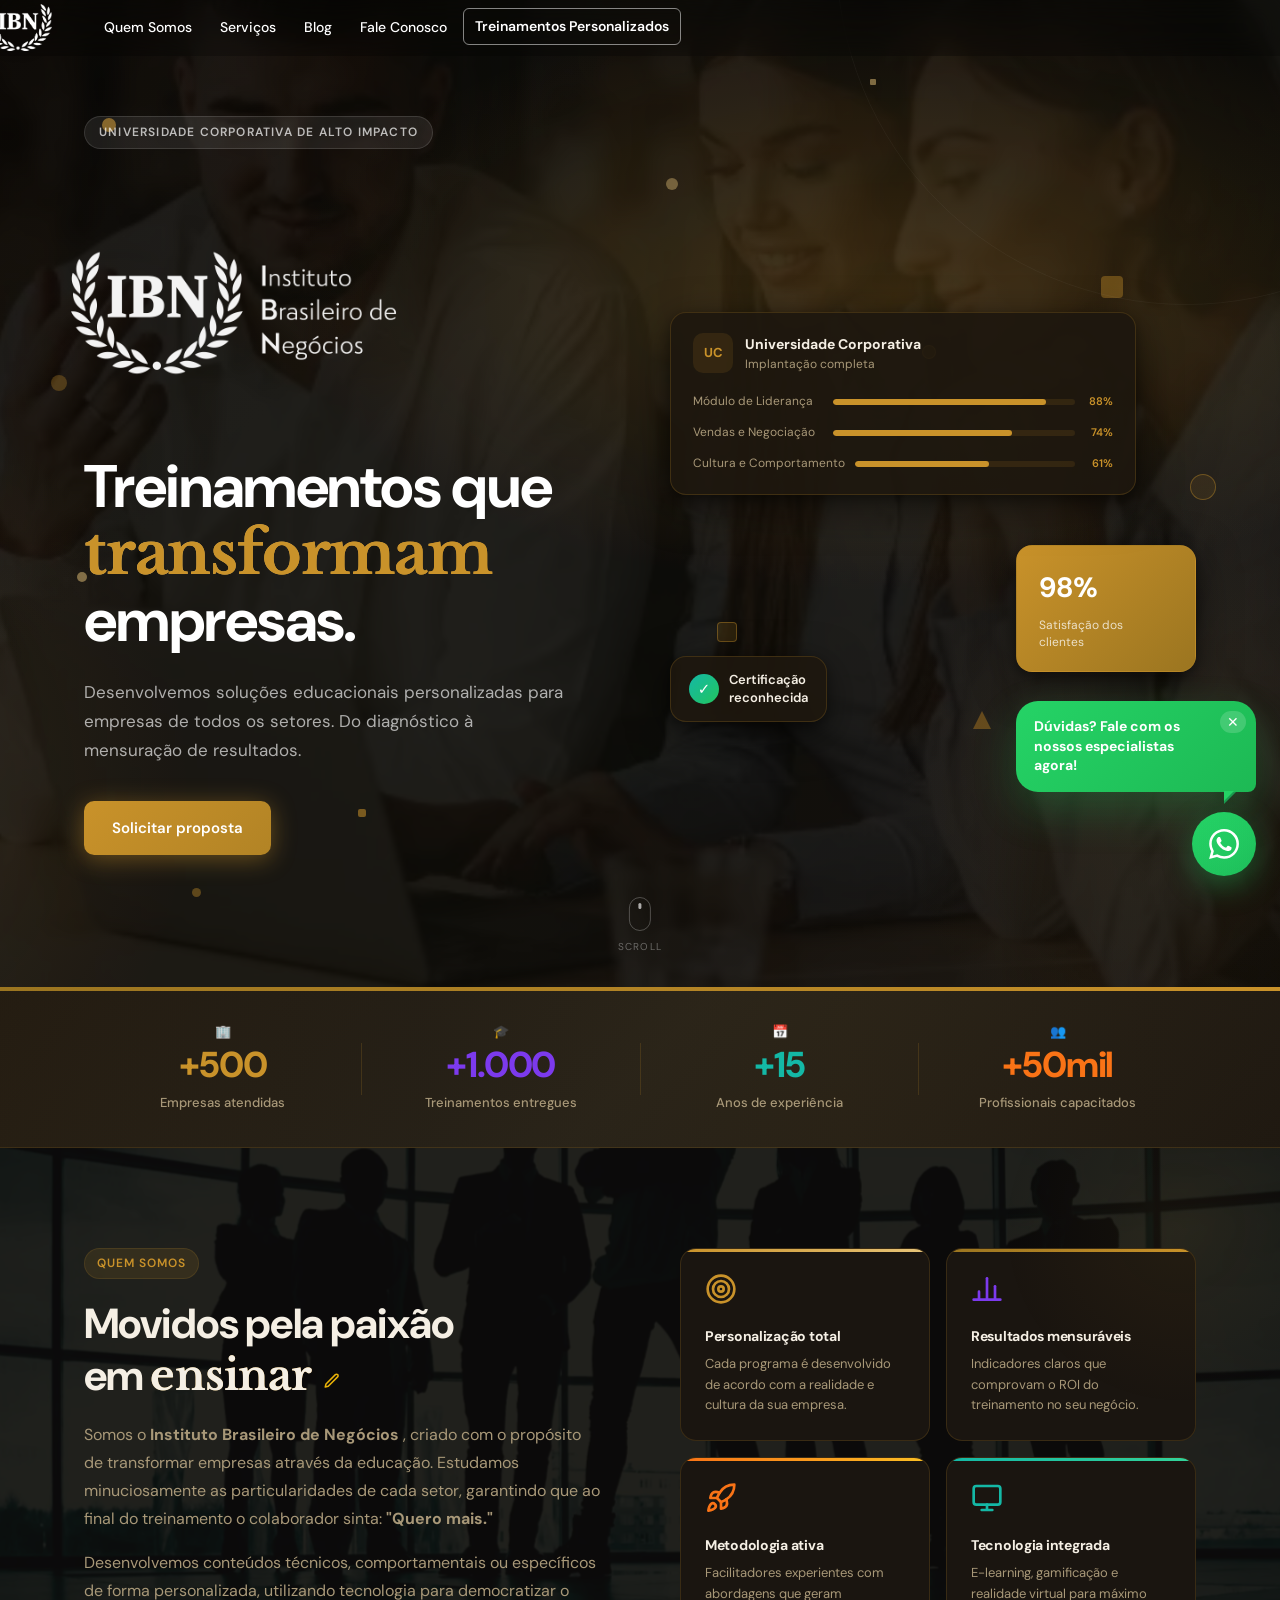
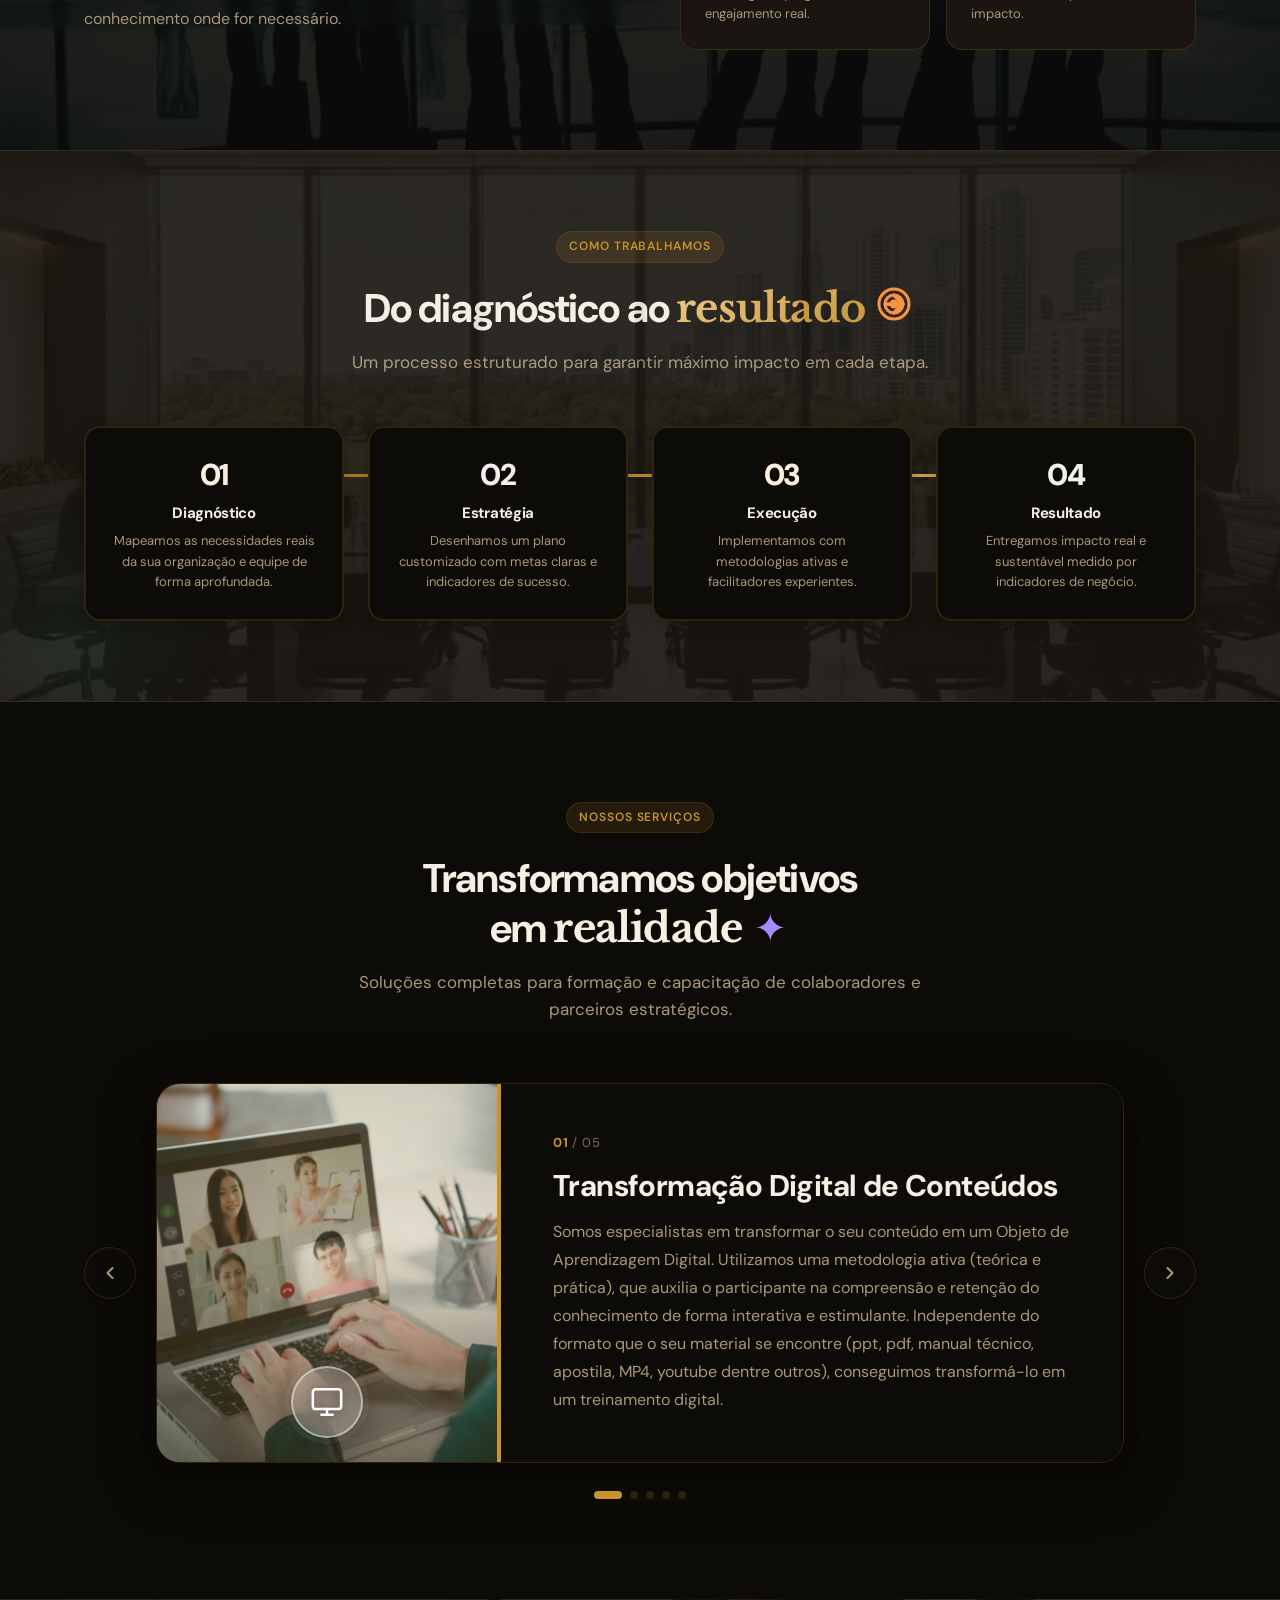
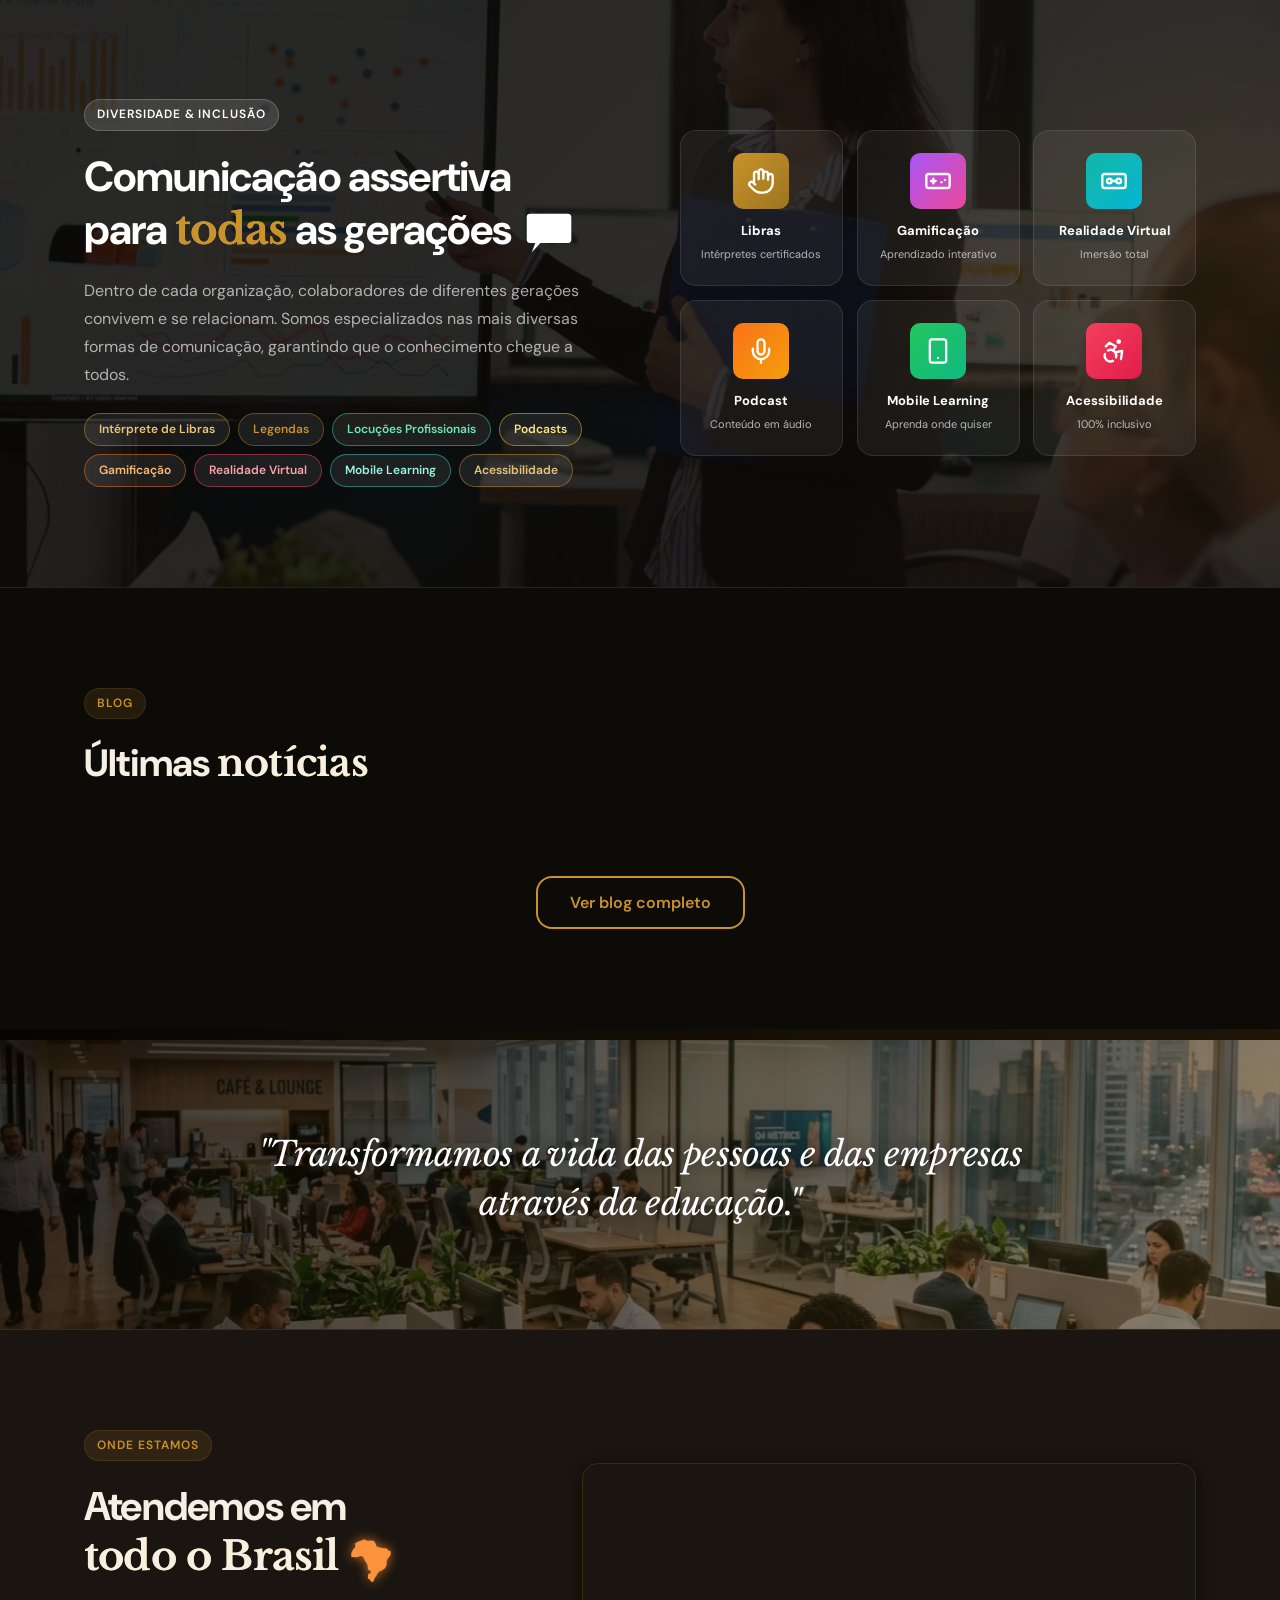
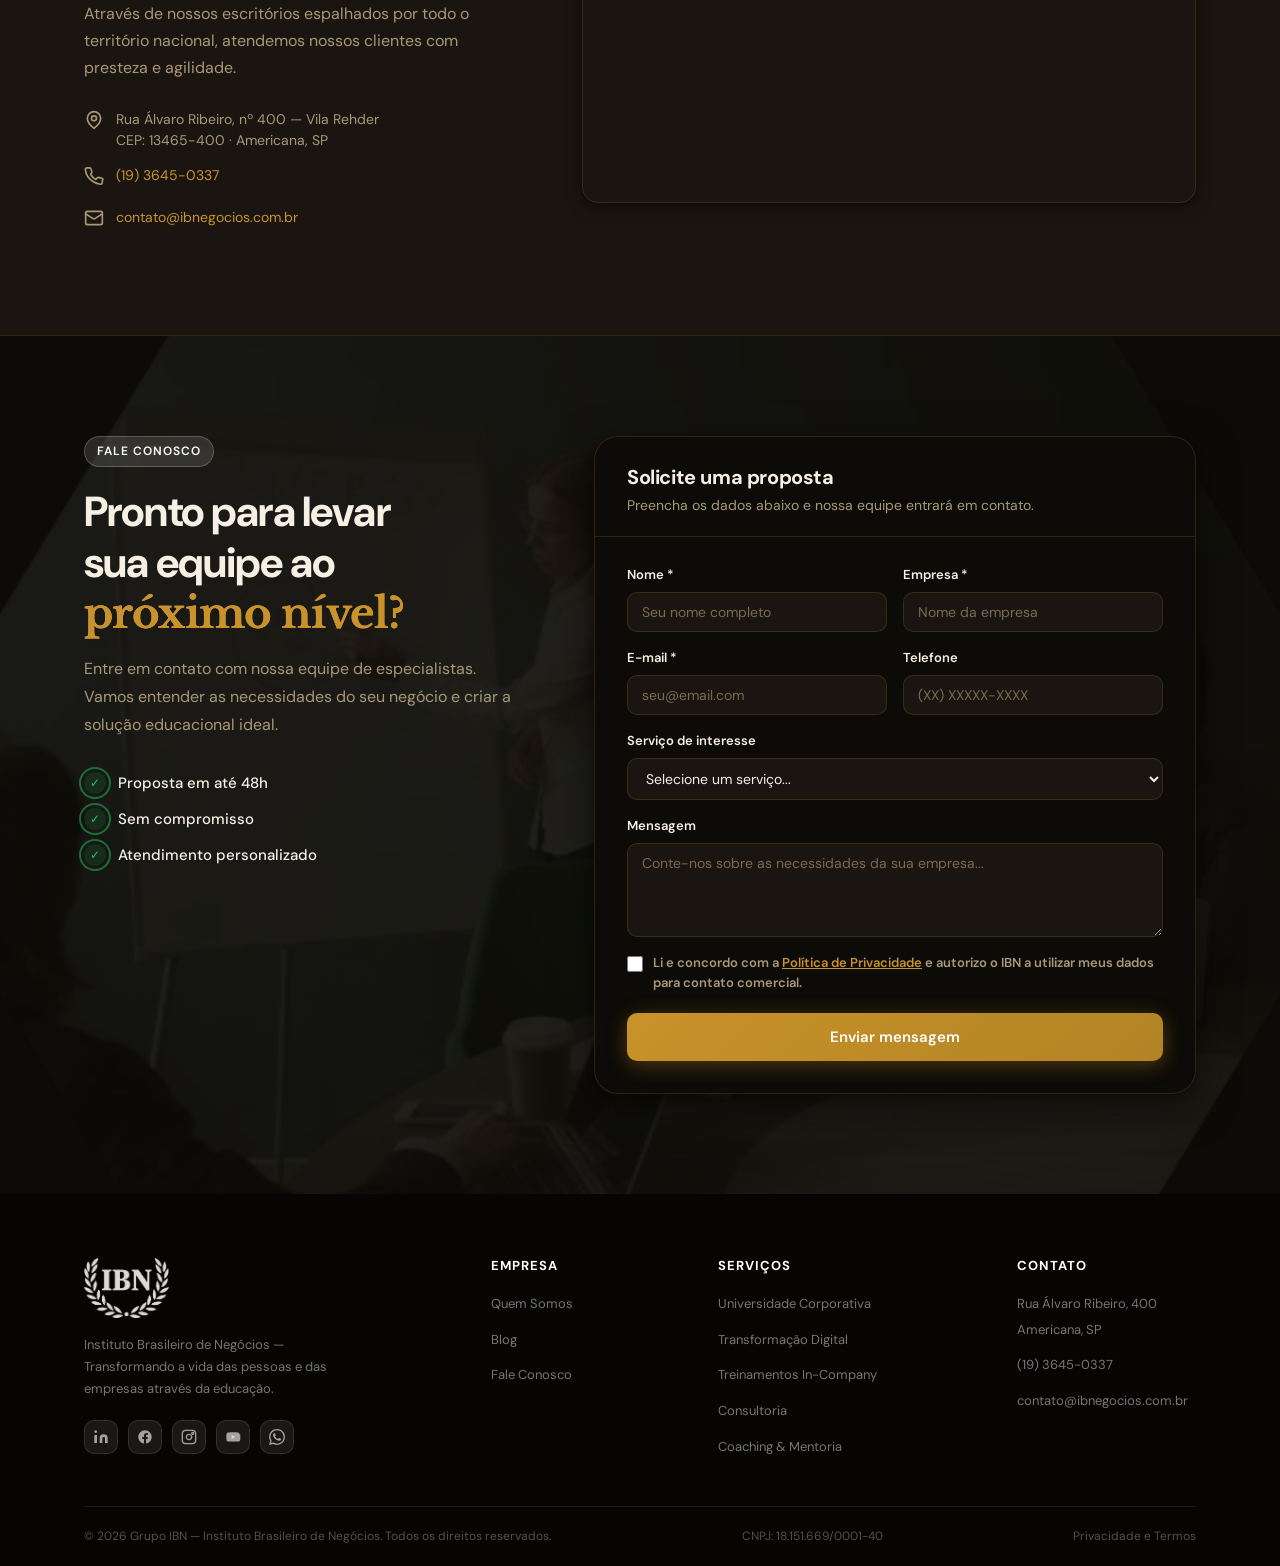
==== index.html @ 44a8b2e2 "Usando nova formatação do prettier mesmo" ====
﻿<!doctype html>
<html lang="pt-BR">
  <head>
    <meta charset="UTF-8" />
    <meta name="viewport" content="width=device-width, initial-scale=1.0" />
    <title>Grupo IBN — Soluções Educacionais Corporativas</title>
    <meta
      name="description"
      content="O IBN – Instituto Brasileiro de Negócios desenvolve treinamentos corporativos personalizados, universidade corporativa, consultoria, coaching e transformação digital para empresas em todo o Brasil." />
    <meta name="robots" content="index, follow" />
    <meta name="google-site-verification" content="H_1LVHNDIl5HF_CllpnwGEHmLqIGECQJTlGCp0IamNc" />
    <link rel="canonical" href="https://ibnegocios.com.br/" />
    <link rel="icon" type="image/png" href="assets/IBN-LOGO.png" />
    <meta property="og:type" content="website" />
    <meta property="og:locale" content="pt_BR" />
    <meta property="og:site_name" content="Grupo IBN" />
    <meta property="og:url" content="https://ibnegocios.com.br/" />
    <meta property="og:title" content="Grupo IBN — Soluções Educacionais Corporativas" />
    <meta
      property="og:description"
      content="O IBN – Instituto Brasileiro de Negócios desenvolve treinamentos corporativos personalizados, universidade corporativa, consultoria, coaching e transformação digital para empresas em todo o Brasil." />
    <meta property="og:image" content="https://ibnegocios.com.br/assets/ibnlogo-opnegraph.jpg" />
    <link rel="preconnect" href="https://fonts.googleapis.com" />
    <link rel="preconnect" href="https://fonts.gstatic.com" crossorigin />
    <!-- Fonte carregada de forma não-bloqueante -->
    <link
      rel="stylesheet"
      href="https://fonts.googleapis.com/css2?family=Libre+Baskerville:ital,wght@0,400;0,700;1,400&family=DM+Sans:opsz,wght@9..40,300;9..40,400;9..40,500;9..40,600;9..40,700&display=swap"
      media="print"
      onload="this.media = 'all'" />
    <noscript>
      <link
        rel="stylesheet"
        href="https://fonts.googleapis.com/css2?family=Libre+Baskerville:ital,wght@0,400;0,700;1,400&family=DM+Sans:opsz,wght@9..40,300;9..40,400;9..40,500;9..40,600;9..40,700&display=swap" />
    </noscript>
    <link rel="stylesheet" href="style.css" />
    <script src="script.js" defer></script>
  </head>

  <body>
    <!-- ========================================================
     NAVEGAÇÃO — barra fixa com logo, links e menu mobile
     ======================================================== -->
    <nav class="nav" id="mainNav" aria-label="Navegação principal">
      <div class="nav-inner">
        <div class="nav-left">
          <a href="#inicio" class="nav-logo">
            <img src="assets/IBN-LOGO.png" alt="Grupo IBN" />
          </a>
          <ul class="nav-links">
            <li><a href="#quem-somos">Quem Somos</a></li>
            <li><a href="#servicos">Serviços</a></li>
            <li><a href="blog.html">Blog</a></li>
            <li><a href="#contato">Fale Conosco</a></li>
            <li>
              <a href="treinamentos-personalizados.html" class="nav-link-ext">Treinamentos Personalizados</a>
            </li>
          </ul>
        </div>
        <button class="hamburger" id="hamburgerBtn" aria-label="Menu">
          <span></span>
          <span></span>
          <span></span>
        </button>
      </div>
    </nav>

    <!-- ========================================================
     MENU MOBILE — painel deslizante para telas pequenas
     ======================================================== -->
    <div class="mobile-menu" id="mobileMenu">
      <a href="#inicio" class="mobile-menu-logo">
        <img src="assets/IBN-LOGO.png" alt="Grupo IBN" height="50" />
      </a>
      <a href="#quem-somos">Quem Somos</a>
      <a href="#servicos">Serviços</a>
      <a href="blog.html">Blog</a>
      <a href="#contato" class="mobile-cta">Fale Conosco</a>
      <a href="treinamentos-personalizados.html" class="mobile-cta-ext">Treinamentos Personalizados</a>
    </div>

    <!-- ========================================================
     HERO — seção principal com título, logo e cards flutuantes
     ======================================================== -->
    <main>
      <section class="hero" id="inicio">
        <!-- Imagem de fundo semitransparente -->
        <div class="hero-bg-photo">
          <img src="assets/group-people-working-out-business-plan-office.webp" alt="" fetchpriority="high" decoding="async" />
        </div>
        <!-- Partículas flutuantes -->
        <div class="hero-particles">
          <div class="particle p1"></div>
          <div class="particle p2"></div>
          <div class="particle p3"></div>
          <div class="particle p4"></div>
          <div class="particle p5"></div>
          <div class="particle p6"></div>
          <div class="particle p7"></div>
          <div class="particle p8"></div>
          <div class="particle p9"></div>
          <div class="particle p10"></div>
          <div class="particle p11"></div>
          <div class="particle p12"></div>
        </div>
        <div class="hero-inner">
          <div class="hero-left">
            <div class="hero-eyebrow">Universidade corporativa de alto impacto</div>
            <div class="hero-logo">
              <img src="assets/IBN-branco.png" alt="Grupo IBN" />
            </div>
            <h1>
              Treinamentos que
              <br />
              <em>transformam</em>
              <br />
              empresas.
            </h1>
            <p class="hero-sub">
              Desenvolvemos soluções educacionais personalizadas para empresas de todos os setores. Do diagnóstico à mensuração de resultados.
            </p>
            <div class="hero-actions">
              <a href="#contato" class="btn-primary-lg">Solicitar proposta</a>
            </div>
          </div>
          <div class="hero-right">
            <div class="hero-visual">
              <div class="hv-card hv-card--stat">
                <div class="hv-stat-num">98%</div>
                <div class="hv-stat-label">
                  Satisfação dos
                  <br />
                  clientes
                </div>
              </div>
              <div class="hv-card hv-card--badge">
                <div class="hv-badge-icon">✓</div>
                <div class="hv-badge-text">
                  Certificação
                  <br />
                  reconhecida
                </div>
              </div>
              <div class="hv-card hv-card--main">
                <div class="hv-card-header">
                  <div class="hv-avatar hv-avatar--blue">UC</div>
                  <div>
                    <div class="hv-card-title">Universidade Corporativa</div>
                    <div class="hv-card-sub">Implantação completa</div>
                  </div>
                </div>
                <div class="hv-progress-list">
                  <div class="hv-progress-item">
                    <span>Módulo de Liderança</span>
                    <div class="hv-bar">
                      <div class="hv-fill" style="width: 88%"></div>
                    </div>
                    <span class="hv-pct">88%</span>
                  </div>
                  <div class="hv-progress-item">
                    <span>Vendas e Negociação</span>
                    <div class="hv-bar">
                      <div class="hv-fill" style="width: 74%"></div>
                    </div>
                    <span class="hv-pct">74%</span>
                  </div>
                  <div class="hv-progress-item">
                    <span>Cultura e Comportamento</span>
                    <div class="hv-bar">
                      <div class="hv-fill" style="width: 61%"></div>
                    </div>
                    <span class="hv-pct">61%</span>
                  </div>
                </div>
              </div>
            </div>
          </div>
        </div>
        <!-- Indicador de scroll -->
        <div class="scroll-indicator">
          <div class="scroll-mouse">
            <div class="scroll-mouse-dot"></div>
          </div>
          <span>Scroll</span>
        </div>
      </section>
      <hr class="color-divider" />

      <!-- ========================================================
     BARRA DE ESTATÍSTICAS — números de impacto do IBN
     ======================================================== -->
      <section class="stats-bar">
        <div class="stats-inner">
          <div class="stat-item reveal reveal-up">
            <span class="stat-icon">🏢</span>
            <strong>+500</strong>
            <span>Empresas atendidas</span>
          </div>
          <div class="stat-sep"></div>
          <div class="stat-item reveal reveal-up reveal-d1">
            <span class="stat-icon">🎓</span>
            <strong>+1.000</strong>
            <span>Treinamentos entregues</span>
          </div>
          <div class="stat-sep"></div>
          <div class="stat-item reveal reveal-up reveal-d2">
            <span class="stat-icon">📅</span>
            <strong>+15</strong>
            <span>Anos de experiência</span>
          </div>
          <div class="stat-sep"></div>
          <div class="stat-item reveal reveal-up reveal-d3">
            <span class="stat-icon">👥</span>
            <strong>+50mil</strong>
            <span>Profissionais capacitados</span>
          </div>
        </div>
      </section>

      <!-- ========================================================
     SEÇÃO 01 — Quem somos / proposta de valor e diferenciais
     ======================================================== -->
      <section class="value-section" id="quem-somos">
        <div class="section-bg-photo">
          <img src="assets/quem-somos.webp" alt="" loading="lazy" decoding="async" />
        </div>
        <div class="value-inner">
          <div class="value-text reveal reveal-left">
            <div class="label-tag">Quem somos</div>
            <h2>
              Movidos pela paixão
              <br />
              em
              <em>ensinar</em>
              <span class="sparkle">
                <svg
                  xmlns="http://www.w3.org/2000/svg"
                  viewBox="0 0 24 24"
                  fill="none"
                  stroke="currentColor"
                  stroke-width="2"
                  stroke-linecap="round"
                  stroke-linejoin="round">
                  <path d="M16.5 3.5a2.121 2.121 0 0 1 3 3L7 19l-4 1 1-4L16.5 3.5z" />
                </svg>
              </span>
            </h2>
            <p>
              Somos o
              <strong>Instituto Brasileiro de Negócios</strong>
              , criado com o propósito de transformar empresas através da educação. Estudamos minuciosamente as particularidades de cada setor,
              garantindo que ao final do treinamento o colaborador sinta:
              <strong>"Quero mais."</strong>
            </p>
            <p>
              Desenvolvemos conteúdos técnicos, comportamentais ou específicos de forma personalizada, utilizando tecnologia para democratizar o
              conhecimento onde for necessário.
            </p>
          </div>
          <div class="value-cards reveal reveal-right">
            <div class="vcard reveal reveal-zoom reveal-d1">
              <div class="vcard-icon">
                <svg
                  xmlns="http://www.w3.org/2000/svg"
                  width="32"
                  height="32"
                  viewBox="0 0 24 24"
                  fill="none"
                  stroke="currentColor"
                  stroke-width="2"
                  stroke-linecap="round"
                  stroke-linejoin="round">
                  <circle cx="12" cy="12" r="10" />
                  <circle cx="12" cy="12" r="6" />
                  <circle cx="12" cy="12" r="2" />
                </svg>
              </div>
              <h4>Personalização total</h4>
              <p>Cada programa é desenvolvido de acordo com a realidade e cultura da sua empresa.</p>
            </div>
            <div class="vcard reveal reveal-zoom reveal-d2">
              <div class="vcard-icon">
                <svg
                  xmlns="http://www.w3.org/2000/svg"
                  width="32"
                  height="32"
                  viewBox="0 0 24 24"
                  fill="none"
                  stroke="currentColor"
                  stroke-width="2"
                  stroke-linecap="round"
                  stroke-linejoin="round">
                  <line x1="18" y1="20" x2="18" y2="10" />
                  <line x1="12" y1="20" x2="12" y2="4" />
                  <line x1="6" y1="20" x2="6" y2="14" />
                  <line x1="2" y1="20" x2="22" y2="20" />
                </svg>
              </div>
              <h4>Resultados mensuráveis</h4>
              <p>Indicadores claros que comprovam o ROI do treinamento no seu negócio.</p>
            </div>
            <div class="vcard reveal reveal-zoom reveal-d3">
              <div class="vcard-icon">
                <svg
                  xmlns="http://www.w3.org/2000/svg"
                  width="32"
                  height="32"
                  viewBox="0 0 24 24"
                  fill="none"
                  stroke="currentColor"
                  stroke-width="2"
                  stroke-linecap="round"
                  stroke-linejoin="round">
                  <path d="M4.5 16.5c-1.5 1.26-2 5-2 5s3.74-.5 5-2c.71-.84.7-2.13-.09-2.91a2.18 2.18 0 0 0-2.91-.09z" />
                  <path d="m12 15-3-3a22 22 0 0 1 2-3.95A12.88 12.88 0 0 1 22 2c0 2.72-.78 7.5-6 11a22.35 22.35 0 0 1-4 2z" />
                  <path d="M9 12H4s.55-3.03 2-4c1.62-1.08 5 0 5 0" />
                  <path d="M12 15v5s3.03-.55 4-2c1.08-1.62 0-5 0-5" />
                </svg>
              </div>
              <h4>Metodologia ativa</h4>
              <p>Facilitadores experientes com abordagens que geram engajamento real.</p>
            </div>
            <div class="vcard reveal reveal-zoom reveal-d4">
              <div class="vcard-icon">
                <svg
                  xmlns="http://www.w3.org/2000/svg"
                  width="32"
                  height="32"
                  viewBox="0 0 24 24"
                  fill="none"
                  stroke="currentColor"
                  stroke-width="2"
                  stroke-linecap="round"
                  stroke-linejoin="round">
                  <rect x="2" y="3" width="20" height="14" rx="2" />
                  <path d="M8 21h8M12 17v4" />
                </svg>
              </div>
              <h4>Tecnologia integrada</h4>
              <p>E-learning, gamificação e realidade virtual para máximo impacto.</p>
            </div>
          </div>
        </div>
      </section>

      <!-- ========================================================
     SEÇÃO 02 — Como trabalhamos / processo em 4 etapas
     ======================================================== -->
      <section class="process-section">
        <div class="section-bg-photo">
          <img src="assets/Gemini_Generated_Image_ylgs9bylgs9bylgs.webp" alt="" loading="lazy" decoding="async" />
        </div>
        <div class="process-inner">
          <div class="section-head">
            <div class="label-tag">Como trabalhamos</div>
            <h2>
              Do diagnóstico ao
              <em class="glow-word">resultado</em>
              <span class="target-arrow">
                <svg class="target" xmlns="http://www.w3.org/2000/svg" viewBox="0 0 24 24" fill="none" stroke="currentColor" stroke-width="2">
                  <circle cx="12" cy="12" r="10" />
                  <circle cx="12" cy="12" r="6" />
                  <circle cx="12" cy="12" r="2" />
                </svg>

                <svg
                  class="arrow"
                  xmlns="http://www.w3.org/2000/svg"
                  viewBox="0 0 24 24"
                  fill="none"
                  stroke="currentColor"
                  stroke-width="2"
                  stroke-linecap="round"
                  stroke-linejoin="round">
                  <line x1="5" y1="12" x2="19" y2="12" />
                  <polyline points="12 5 19 12 12 19" />
                </svg>
              </span>
            </h2>
            <p>Um processo estruturado para garantir máximo impacto em cada etapa.</p>
          </div>
          <div class="steps-row">
            <div class="step-connector reveal reveal-line"></div>
            <div class="step-item reveal reveal-up">
              <div class="step-num">01</div>
              <h4>Diagnóstico</h4>
              <p>Mapeamos as necessidades reais da sua organização e equipe de forma aprofundada.</p>
            </div>
            <div class="step-arrow"></div>
            <div class="step-item reveal reveal-up reveal-d1">
              <div class="step-num">02</div>
              <h4>Estratégia</h4>
              <p>Desenhamos um plano customizado com metas claras e indicadores de sucesso.</p>
            </div>
            <div class="step-arrow"></div>
            <div class="step-item reveal reveal-up reveal-d2">
              <div class="step-num">03</div>
              <h4>Execução</h4>
              <p>Implementamos com metodologias ativas e facilitadores experientes.</p>
            </div>
            <div class="step-arrow"></div>
            <div class="step-item reveal reveal-up reveal-d3">
              <div class="step-num">04</div>
              <h4>Resultado</h4>
              <p>Entregamos impacto real e sustentável medido por indicadores de negócio.</p>
            </div>
          </div>
        </div>
      </section>

      <!-- ========================================================
     SEÇÃO 03 — Serviços / carrossel com os 5 serviços do IBN
     ======================================================== -->
      <section class="services-section" id="servicos">
        <div class="services-inner">
          <div class="section-head">
            <div class="label-tag">Nossos serviços</div>
            <h2>
              Transformamos objetivos
              <br />
              em
              <em>realidade</em>
              <span class="sparkle sparkle--purple">✦</span>
            </h2>
            <p>Soluções completas para formação e capacitação de colaboradores e parceiros estratégicos.</p>
          </div>
          <div class="sc-wrapper">
            <button class="sc-arrow sc-arrow--prev" aria-label="Serviço anterior">
              <svg
                xmlns="http://www.w3.org/2000/svg"
                width="20"
                height="20"
                viewBox="0 0 24 24"
                fill="none"
                stroke="currentColor"
                stroke-width="2.5"
                stroke-linecap="round"
                stroke-linejoin="round">
                <polyline points="15 18 9 12 15 6" />
              </svg>
            </button>
            <div class="sc-viewport">
              <div class="sc-slide active">
                <div class="sc-banner">
                  <div class="sc-banner-icon">
                    <img
                      src="assets/transformacao-digital-de-conteudos-scaled.webp"
                      alt="Transformação Digital"
                      class="sc-service-img"
                      loading="lazy"
                      decoding="async" />
                    <div class="sc-img-overlay"></div>
                    <div class="sc-img-tint"></div>
                    <div class="sc-img-badge">
                      <svg
                        xmlns="http://www.w3.org/2000/svg"
                        width="34"
                        height="34"
                        viewBox="0 0 24 24"
                        fill="none"
                        stroke="white"
                        stroke-width="1.8"
                        stroke-linecap="round"
                        stroke-linejoin="round">
                        <rect x="2" y="3" width="20" height="14" rx="2" />
                        <path d="M8 21h8M12 17v4" />
                      </svg>
                    </div>
                  </div>
                  <div class="sc-banner-body">
                    <div class="sc-counter">
                      01
                      <span>/ 05</span>
                    </div>
                    <h3>Transformação Digital de Conteúdos</h3>
                    <p>
                      Somos especialistas em transformar o seu conteúdo em um Objeto de Aprendizagem Digital. Utilizamos uma metodologia ativa
                      (teórica e prática), que auxilia o participante na compreensão e retenção do conhecimento de forma interativa e estimulante.
                      Independente do formato que o seu material se encontre (ppt, pdf, manual técnico, apostila, MP4, youtube dentre outros),
                      conseguimos transformá-lo em um treinamento digital.
                    </p>
                  </div>
                </div>
              </div>
              <div class="sc-slide">
                <div class="sc-banner">
                  <div class="sc-banner-icon">
                    <img
                      src="assets/treinamentos-in-company-cursos-presenciais-scaled.webp"
                      alt="Treinamentos In-Company"
                      class="sc-service-img"
                      loading="lazy"
                      decoding="async" />
                    <div class="sc-img-overlay"></div>
                    <div class="sc-img-tint"></div>
                    <div class="sc-img-badge">
                      <svg
                        xmlns="http://www.w3.org/2000/svg"
                        width="34"
                        height="34"
                        viewBox="0 0 24 24"
                        fill="none"
                        stroke="white"
                        stroke-width="1.8"
                        stroke-linecap="round"
                        stroke-linejoin="round">
                        <path d="M17 21v-2a4 4 0 0 0-4-4H5a4 4 0 0 0-4 4v2" />
                        <circle cx="9" cy="7" r="4" />
                        <path d="M23 21v-2a4 4 0 0 0-3-3.87" />
                        <path d="M16 3.13a4 4 0 0 1 0 7.75" />
                      </svg>
                    </div>
                  </div>
                  <div class="sc-banner-body">
                    <div class="sc-counter">
                      02
                      <span>/ 05</span>
                    </div>
                    <h3>Treinamentos In-Company</h3>
                    <p>
                      O IBN possui um time de consultores, com vasta experiência no mundo corporativo e acadêmico, através deste know how conseguimos
                      desenvolver treinamentos e conteúdos específicos e personalizados para o seu negócio.
                    </p>
                  </div>
                </div>
              </div>
              <div class="sc-slide">
                <div class="sc-banner">
                  <div class="sc-banner-icon">
                    <img
                      src="assets/Whisk_fc9102a6edfa07291b5440bf84771aa3dr.webp"
                      alt="Consultoria Especializada"
                      class="sc-service-img"
                      loading="lazy"
                      decoding="async" />
                    <div class="sc-img-overlay"></div>
                    <div class="sc-img-tint"></div>
                    <div class="sc-img-badge">
                      <svg
                        xmlns="http://www.w3.org/2000/svg"
                        width="34"
                        height="34"
                        viewBox="0 0 24 24"
                        fill="none"
                        stroke="white"
                        stroke-width="1.8"
                        stroke-linecap="round"
                        stroke-linejoin="round">
                        <path d="M21 15a2 2 0 0 1-2 2H7l-4 4V5a2 2 0 0 1 2-2h14a2 2 0 0 1 2 2z" />
                        <circle cx="9" cy="10" r="1" />
                        <circle cx="12" cy="10" r="1" />
                        <circle cx="15" cy="10" r="1" />
                      </svg>
                    </div>
                  </div>
                  <div class="sc-banner-body">
                    <div class="sc-counter">
                      03
                      <span>/ 05</span>
                    </div>
                    <h3>Consultoria Especializada</h3>
                    <p>Acesso a especialistas e líderes de referência para diagnósticos precisos e orientação estratégica.</p>
                  </div>
                </div>
              </div>
              <div class="sc-slide">
                <div class="sc-banner">
                  <div class="sc-banner-icon">
                    <img
                      src="assets/estrategia-scaled-e1637437691777.webp"
                      alt="Coaching e Mentoria"
                      class="sc-service-img"
                      loading="lazy"
                      decoding="async" />
                    <div class="sc-img-overlay"></div>
                    <div class="sc-img-tint"></div>
                    <div class="sc-img-badge">
                      <svg
                        xmlns="http://www.w3.org/2000/svg"
                        width="34"
                        height="34"
                        viewBox="0 0 24 24"
                        fill="none"
                        stroke="white"
                        stroke-width="1.8"
                        stroke-linecap="round"
                        stroke-linejoin="round">
                        <path d="M6 9H4.5a2.5 2.5 0 0 1 0-5H6" />
                        <path d="M18 9h1.5a2.5 2.5 0 0 0 0-5H18" />
                        <path d="M4 22h16" />
                        <path d="M10 14.66V17c0 .55-.47.98-.97 1.21C7.85 18.75 7 20.24 7 22" />
                        <path d="M14 14.66V17c0 .55.47.98.97 1.21C16.15 18.75 17 20.24 17 22" />
                        <path d="M18 2H6v7a6 6 0 0 0 12 0V2z" />
                      </svg>
                    </div>
                  </div>
                  <div class="sc-banner-body">
                    <div class="sc-counter">
                      04
                      <span>/ 05</span>
                    </div>
                    <h3>Coaching & Mentoria</h3>
                    <p>
                      O programa de mentoria é realizado para um grupo restrito de empreendedores e executivos, estruturado com encontros mensais com
                      temas previamente divulgados. A abordagem é realizada de forma prática e teórica e será conduzida pelo CEO do IBN Leandro
                      Garcia. Converse com a nossa equipe e coloque sua empresa num outro nível. Programa: Visão 4.0 e crescimento Exponencial
                    </p>
                  </div>
                </div>
              </div>
              <div class="sc-slide">
                <div class="sc-banner">
                  <div class="sc-banner-icon">
                    <img src="assets/image-9.webp" alt="Universidade Corporativa" class="sc-service-img" loading="lazy" decoding="async" />
                    <div class="sc-img-overlay"></div>
                    <div class="sc-img-tint"></div>
                    <div class="sc-img-badge">
                      <svg
                        xmlns="http://www.w3.org/2000/svg"
                        width="34"
                        height="34"
                        viewBox="0 0 24 24"
                        fill="none"
                        stroke="white"
                        stroke-width="1.8"
                        stroke-linecap="round"
                        stroke-linejoin="round">
                        <path d="M12 2L22 8v14H2V8z" />
                        <path d="M2 8h20" />
                        <path d="M5 11h2" />
                        <path d="M9 11h2" />
                        <path d="M13 11h2" />
                        <path d="M17 11h2" />
                        <path d="M5 15h2" />
                        <path d="M9 15h2" />
                        <path d="M13 15h2" />
                        <path d="M17 15h2" />
                      </svg>
                    </div>
                  </div>
                  <div class="sc-banner-body">
                    <div class="sc-counter">
                      05
                      <span>/ 05</span>
                    </div>
                    <h3>Universidade Corporativa</h3>
                    <p>
                      Ajudamos a organização desde a formatação, estruturação de todas as etapas até o lançamento de uma Universidade Corporativa.
                      Auxiliamos a área de Treinamento, na construção de métricas alinhadas à estratégia do negócio. Por meio de uma equipe
                      multidisciplinar, técnica e especialista, trabalhamos com as principais plataformas LMS do mercado.
                    </p>
                  </div>
                </div>
              </div>
            </div>
            <button class="sc-arrow sc-arrow--next" aria-label="Próximo serviço">
              <svg
                xmlns="http://www.w3.org/2000/svg"
                width="20"
                height="20"
                viewBox="0 0 24 24"
                fill="none"
                stroke="currentColor"
                stroke-width="2.5"
                stroke-linecap="round"
                stroke-linejoin="round">
                <polyline points="9 18 15 12 9 6" />
              </svg>
            </button>
          </div>
          <div class="sc-dots">
            <button class="sc-dot active" data-index="0" aria-label="Serviço 1"></button>
            <button class="sc-dot" data-index="1" aria-label="Serviço 2"></button>
            <button class="sc-dot" data-index="2" aria-label="Serviço 3"></button>
            <button class="sc-dot" data-index="3" aria-label="Serviço 4"></button>
            <button class="sc-dot" data-index="4" aria-label="Serviço 5"></button>
          </div>
        </div>
      </section>

      <!-- ========================================================
     SEÇÃO 04 — Diversidade / diferenciais de comunicação
     ======================================================== -->
      <section class="diff-section" id="diversidade">
        <div class="section-bg-photo section-bg-photo--dark">
          <img src="assets/consultoria-em-equipe-de-alta-performance-scaled.webp" alt="" loading="lazy" decoding="async" />
        </div>
        <div class="diff-inner">
          <div class="diff-left">
            <div class="label-tag label-tag--dark">Diversidade & Inclusão</div>
            <h2>
              Comunicação assertiva para
              <em>todas</em>
              as gerações
              <span class="chat-bubble-icon">
                <svg viewBox="0 0 56 50" width="48" height="43" xmlns="http://www.w3.org/2000/svg">
                  <path d="M6,2 L50,2 Q54,2 54,6 L54,32 Q54,36 50,36 L18,36 L8,47 L12,36 L6,36 Q2,36 2,32 L2,6 Q2,2 6,2 Z" fill="currentColor" />
                  <circle class="td td1" cx="16" cy="19" r="3.8" fill="black" />
                  <circle class="td td2" cx="28" cy="19" r="3.8" fill="black" />
                  <circle class="td td3" cx="40" cy="19" r="3.8" fill="black" />
                </svg>
              </span>
            </h2>
            <p>
              Dentro de cada organização, colaboradores de diferentes gerações convivem e se relacionam. Somos especializados nas mais diversas formas
              de comunicação, garantindo que o conhecimento chegue a todos.
            </p>
            <div class="diff-tags">
              <span>Intérprete de Libras</span>
              <span>Legendas</span>
              <span>Locuções Profissionais</span>
              <span>Podcasts</span>
              <span>Gamificação</span>
              <span>Realidade Virtual</span>
              <span>Mobile Learning</span>
              <span>Acessibilidade</span>
            </div>
          </div>
          <div class="diff-right">
            <div class="diff-grid">
              <div class="dbox reveal reveal-zoom">
                <div class="dbox-icon">
                  <svg
                    xmlns="http://www.w3.org/2000/svg"
                    width="28"
                    height="28"
                    viewBox="0 0 24 24"
                    fill="none"
                    stroke="white"
                    stroke-width="2"
                    stroke-linecap="round"
                    stroke-linejoin="round">
                    <path d="M18 11V6a2 2 0 0 0-2-2v0a2 2 0 0 0-2 2v0" />
                    <path d="M14 10V4a2 2 0 0 0-2-2v0a2 2 0 0 0-2 2v2" />
                    <path d="M10 10.5V6a2 2 0 0 0-2-2v0a2 2 0 0 0-2 2v8" />
                    <path d="M18 8a2 2 0 1 1 4 0v6a8 8 0 0 1-8 8h-2c-2.8 0-4.5-.86-5.99-2.34l-3.6-3.6a2 2 0 0 1 2.83-2.82L7 15" />
                  </svg>
                </div>
                <div class="dbox-title">Libras</div>
                <div class="dbox-sub">Intérpretes certificados</div>
              </div>
              <div class="dbox reveal reveal-zoom reveal-d1">
                <div class="dbox-icon">
                  <svg
                    xmlns="http://www.w3.org/2000/svg"
                    width="28"
                    height="28"
                    viewBox="0 0 24 24"
                    fill="none"
                    stroke="white"
                    stroke-width="2"
                    stroke-linecap="round"
                    stroke-linejoin="round">
                    <line x1="6" y1="12" x2="10" y2="12" />
                    <line x1="8" y1="10" x2="8" y2="14" />
                    <line x1="15" y1="13" x2="15.01" y2="13" />
                    <line x1="18" y1="11" x2="18.01" y2="11" />
                    <rect x="2" y="6" width="20" height="12" rx="2" />
                  </svg>
                </div>
                <div class="dbox-title">Gamificação</div>
                <div class="dbox-sub">Aprendizado interativo</div>
              </div>
              <div class="dbox reveal reveal-zoom reveal-d2">
                <div class="dbox-icon">
                  <svg
                    xmlns="http://www.w3.org/2000/svg"
                    width="28"
                    height="28"
                    viewBox="0 0 24 24"
                    fill="none"
                    stroke="white"
                    stroke-width="2"
                    stroke-linecap="round"
                    stroke-linejoin="round">
                    <path d="M2 8a2 2 0 0 1 2-2h16a2 2 0 0 1 2 2v8a2 2 0 0 1-2 2H4a2 2 0 0 1-2-2z" />
                    <circle cx="8" cy="12" r="2" />
                    <circle cx="16" cy="12" r="2" />
                    <path d="M10 12h4" />
                  </svg>
                </div>
                <div class="dbox-title">Realidade Virtual</div>
                <div class="dbox-sub">Imersão total</div>
              </div>
              <div class="dbox reveal reveal-zoom reveal-d3">
                <div class="dbox-icon">
                  <svg
                    xmlns="http://www.w3.org/2000/svg"
                    width="28"
                    height="28"
                    viewBox="0 0 24 24"
                    fill="none"
                    stroke="white"
                    stroke-width="2"
                    stroke-linecap="round"
                    stroke-linejoin="round">
                    <path d="M12 2a3 3 0 0 0-3 3v7a3 3 0 0 0 6 0V5a3 3 0 0 0-3-3z" />
                    <path d="M19 10v2a7 7 0 0 1-14 0v-2" />
                    <line x1="12" y1="19" x2="12" y2="22" />
                  </svg>
                </div>
                <div class="dbox-title">Podcast</div>
                <div class="dbox-sub">Conteúdo em áudio</div>
              </div>
              <div class="dbox reveal reveal-zoom reveal-d4">
                <div class="dbox-icon">
                  <svg
                    xmlns="http://www.w3.org/2000/svg"
                    width="28"
                    height="28"
                    viewBox="0 0 24 24"
                    fill="none"
                    stroke="white"
                    stroke-width="2"
                    stroke-linecap="round"
                    stroke-linejoin="round">
                    <rect x="5" y="2" width="14" height="20" rx="2" />
                    <line x1="12" y1="18" x2="12.01" y2="18" />
                  </svg>
                </div>
                <div class="dbox-title">Mobile Learning</div>
                <div class="dbox-sub">Aprenda onde quiser</div>
              </div>
              <div class="dbox reveal reveal-zoom reveal-d5">
                <div class="dbox-icon">
                  <svg
                    xmlns="http://www.w3.org/2000/svg"
                    width="28"
                    height="28"
                    viewBox="0 0 24 24"
                    fill="none"
                    stroke="white"
                    stroke-width="2"
                    stroke-linecap="round"
                    stroke-linejoin="round">
                    <circle cx="16" cy="4" r="1" />
                    <path d="m18 19 1-7-6 1" />
                    <path d="m5 8 3-3 5.5 3-2.36 3.5" />
                    <path d="M4.24 14.5a5 5 0 0 0 6.88 6" />
                    <path d="M13.76 17.5a5 5 0 0 0-6.88-6" />
                  </svg>
                </div>
                <div class="dbox-title">Acessibilidade</div>
                <div class="dbox-sub">100% inclusivo</div>
              </div>
            </div>
          </div>
        </div>
      </section>

      <!-- ========================================================
     SEÇÃO 05 — Blog / preview dos últimos artigos via API
     ======================================================== -->
      <section class="blog-section" id="blog">
        <div class="blog-inner">
          <div class="blog-head">
            <div>
              <div class="label-tag">Blog</div>
              <h2>
                Últimas
                <em>notícias</em>
              </h2>
            </div>
          </div>
          <div class="blog-grid" id="posts-container"></div>
          <div style="text-align: center; margin-top: 2.5rem">
            <a href="blog.html" class="btn-ver-blog">Ver blog completo</a>
          </div>
        </div>
      </section>

      <!-- ========================================================
     FAIXA FOTOGRÁFICA — citação sobre a missão do IBN
     ======================================================== -->
      <div class="photo-strip">
        <img src="assets/Gemini_Generated_Image_knu9nlknu9nlknu9.webp" alt="Equipe IBN" class="photo-strip-img" loading="lazy" decoding="async" />
        <div class="photo-strip-overlay"></div>
        <div class="photo-strip-content">
          <blockquote class="photo-strip-quote">"Transformamos a vida das pessoas e das empresas através da educação."</blockquote>
        </div>
      </div>

      <!-- ========================================================
     SEÇÃO 06 — Onde estamos / endereço, contato e mapa
     ======================================================== -->
      <section class="onde-section">
        <div class="onde-inner">
          <div class="onde-text">
            <div class="label-tag">Onde estamos</div>
            <h2>
              Atendemos em
              <br />
              <em>todo o Brasil</em>
              <span class="brazil-map-icon">
                <svg viewBox="0 0 400 435" width="42" height="46" xmlns="http://www.w3.org/2000/svg">
                  <path
                    d="M144,10 L147,18 L165,25 L204,23 L225,25 L242,47 L247,65 L257,81 L296,91 L320,95 L349,97 L363,116 L387,123 L389,141 L386,160 L368,186 L354,202 L349,228 L349,255 L334,286 L307,306 L278,318 L257,344 L252,360 L242,370 L223,412 L209,421 L184,391 L169,383 L174,339 L198,333 L194,307 L170,302 L167,255 L155,234 L141,213 L126,176 L97,170 L68,181 L12,180 L12,144 L29,107 L49,89 L50,48 L70,36 L107,23 Z"
                    fill="currentColor" />
                </svg>
              </span>
            </h2>
            <p>Através de nossos escritórios espalhados por todo o território nacional, atendemos nossos clientes com presteza e agilidade.</p>
            <div class="onde-details">
              <div class="onde-item">
                <span class="onde-icon">
                  <svg
                    xmlns="http://www.w3.org/2000/svg"
                    width="20"
                    height="20"
                    viewBox="0 0 24 24"
                    fill="none"
                    stroke="currentColor"
                    stroke-width="2"
                    stroke-linecap="round"
                    stroke-linejoin="round">
                    <path d="M20 10c0 6-8 12-8 12s-8-6-8-12a8 8 0 0 1 16 0Z" />
                    <circle cx="12" cy="10" r="3" />
                  </svg>
                </span>
                <span>
                  Rua Álvaro Ribeiro, nº 400 — Vila Rehder
                  <br />
                  CEP: 13465-400 · Americana, SP
                </span>
              </div>
              <div class="onde-item">
                <span class="onde-icon">
                  <svg
                    xmlns="http://www.w3.org/2000/svg"
                    width="20"
                    height="20"
                    viewBox="0 0 24 24"
                    fill="none"
                    stroke="currentColor"
                    stroke-width="2"
                    stroke-linecap="round"
                    stroke-linejoin="round">
                    <path
                      d="M22 16.92v3a2 2 0 0 1-2.18 2 19.79 19.79 0 0 1-8.63-3.07A19.5 19.5 0 0 1 4.69 13a19.79 19.79 0 0 1-3.07-8.67A2 2 0 0 1 3.6 2.18h3a2 2 0 0 1 2 1.72c.127.96.361 1.903.7 2.81a2 2 0 0 1-.45 2.11L7.91 9.91a16 16 0 0 0 6.18 6.18l1.91-1.91a2 2 0 0 1 2.11-.45c.907.339 1.85.573 2.81.7a2 2 0 0 1 1.72 2.02z" />
                  </svg>
                </span>
                <a href="tel:1936450337">(19) 3645-0337</a>
              </div>
              <div class="onde-item">
                <span class="onde-icon">
                  <svg
                    xmlns="http://www.w3.org/2000/svg"
                    width="20"
                    height="20"
                    viewBox="0 0 24 24"
                    fill="none"
                    stroke="currentColor"
                    stroke-width="2"
                    stroke-linecap="round"
                    stroke-linejoin="round">
                    <rect x="2" y="4" width="20" height="16" rx="2" />
                    <path d="m22 7-8.97 5.7a1.94 1.94 0 0 1-2.06 0L2 7" />
                  </svg>
                </span>
                <a href="mailto:contato@ibnegocios.com.br">contato@ibnegocios.com.br</a>
              </div>
            </div>
          </div>
          <div class="onde-map">
            <iframe
              src="https://www.google.com/maps/embed?pb=!1m18!1m12!1m3!1d3674.5!2d-47.344!3d-22.737!2m3!1f0!2f0!3f0!3m2!1i1024!2i768!4f13.1!3m3!1m2!1s0x94c8b71c9c5d7:0x0!2sRua+%C3%81lvaro+Ribeiro%2C+400+-+Vila+Rehder%2C+Americana+-+SP%2C+13465-400!5e0!3m2!1spt-BR!2sbr!4v1"
              allowfullscreen
              loading="lazy"
              referrerpolicy="no-referrer-when-downgrade"
              title="Localização Grupo IBN"></iframe>
          </div>
        </div>
      </section>

      <!-- ========================================================
     SEÇÃO 07 — Contato / formulário de proposta
     ======================================================== -->
      <section class="contato-section" id="contato">
        <div class="section-bg-photo">
          <img src="assets/prontos-experiencia-unica.webp" alt="" loading="lazy" decoding="async" />
        </div>
        <div class="contato-inner">
          <div class="contato-left reveal reveal-left">
            <div class="label-tag label-tag--dark">Fale Conosco</div>
            <h2>
              Pronto para levar
              <br />
              sua equipe ao
              <br />
              <em>próximo nível?</em>
            </h2>
            <p>
              Entre em contato com nossa equipe de especialistas. Vamos entender as necessidades do seu negócio e criar a solução educacional ideal.
            </p>
            <div class="contato-benefits">
              <div class="cbenefit">
                <div class="cbenefit-check">✓</div>
                <span>Proposta em até 48h</span>
              </div>
              <div class="cbenefit">
                <div class="cbenefit-check">✓</div>
                <span>Sem compromisso</span>
              </div>
              <div class="cbenefit">
                <div class="cbenefit-check">✓</div>
                <span>Atendimento personalizado</span>
              </div>
            </div>
          </div>
          <form id="contactForm" class="form-panel reveal reveal-right">
            <div class="form-panel-header">
              <h3>Solicite uma proposta</h3>
              <p>Preencha os dados abaixo e nossa equipe entrará em contato.</p>
            </div>
            <div class="form-body">
              <div class="form-row">
                <div class="form-group">
                  <label for="fNome">Nome *</label>
                  <input type="text" placeholder="Seu nome completo" id="fNome" name="nome" autocomplete="name" />
                </div>
                <div class="form-group">
                  <label for="fEmpresa">Empresa *</label>
                  <input type="text" placeholder="Nome da empresa" id="fEmpresa" name="empresa" autocomplete="organization" />
                </div>
              </div>
              <div class="form-row">
                <div class="form-group">
                  <label for="fEmail">E-mail *</label>
                  <input type="email" placeholder="seu@email.com" id="fEmail" name="email" autocomplete="email" />
                </div>
                <div class="form-group">
                  <label for="fTelefone">Telefone</label>
                  <input type="tel" placeholder="(XX) XXXXX-XXXX" id="fTelefone" name="telefone" autocomplete="tel" />
                </div>
              </div>
              <div class="form-group">
                <label for="fServico">Serviço de interesse</label>
                <select id="fServico" name="servico">
                  <option value="">Selecione um serviço...</option>
                  <option value="universidade-corporativa">Universidade Corporativa</option>
                  <option value="transformacao-digital">Transformação Digital de Conteúdos</option>
                  <option value="treinamentos-in-company">Treinamentos In-Company</option>
                  <option value="coaching-mentoria">Coaching & Mentoria</option>
                  <option value="consultoria-empresarial">Consultoria Empresarial</option>
                  <option value="outro">Outro</option>
                </select>
              </div>
              <div class="form-group">
                <label for="fMensagem">Mensagem</label>
                <textarea rows="4" placeholder="Conte-nos sobre as necessidades da sua empresa..." id="fMensagem" name="mensagem"></textarea>
              </div>
              <div class="form-group form-consent">
                <label class="consent-label" for="fConsent">
                  <input type="checkbox" id="fConsent" name="consentimento" />
                  <span>
                    Li e concordo com a
                    <a href="privacidade-e-termos.html" target="_blank" rel="noopener noreferrer">Política de Privacidade</a>
                    e autorizo o IBN a utilizar meus dados para contato comercial.
                  </span>
                </label>
              </div>
              <button type="submit" class="btn-submit">Enviar mensagem</button>
              <div class="success-msg" id="successMsg">
                <svg
                  xmlns="http://www.w3.org/2000/svg"
                  width="18"
                  height="18"
                  viewBox="0 0 24 24"
                  fill="none"
                  stroke="#16a34a"
                  stroke-width="2"
                  stroke-linecap="round"
                  stroke-linejoin="round"
                  style="vertical-align: middle; margin-right: 6px">
                  <path d="M22 11.08V12a10 10 0 1 1-5.93-9.14" />
                  <polyline points="22 4 12 14.01 9 11.01" />
                </svg>
                Mensagem enviada! Em breve nossa equipe entrará em contato.
              </div>
            </div>
          </form>
        </div>
      </section>
    </main>

    <!-- ========================================================
     RODAPÉ — links, redes sociais e informações legais
     ======================================================== -->
    <footer class="footer">
      <div class="footer-inner">
        <div class="footer-top">
          <div class="footer-brand">
            <img
              src="assets/IBN-LOGO.png"
              alt="Grupo IBN"
              height="60"
              loading="lazy"
              decoding="async"
              onerror="
                this.style.display = 'none';
                this.parentNode.insertAdjacentHTML('beforeend', '<span class=footer-logo-fallback>IBN</span>');
              " />
            <p>Instituto Brasileiro de Negócios — Transformando a vida das pessoas e das empresas através da educação.</p>
            <div class="footer-social">
              <a href="https://www.linkedin.com/company/ibnegocios" target="_blank" rel="noopener noreferrer" title="LinkedIn" class="social-link">
                <svg width="16" height="16" viewBox="0 0 24 24" fill="currentColor">
                  <path d="M16 8a6 6 0 0 1 6 6v7h-4v-7a2 2 0 0 0-2-2 2 2 0 0 0-2 2v7h-4v-7a6 6 0 0 1 6-6z" />
                  <rect x="2" y="9" width="4" height="12" />
                  <circle cx="4" cy="4" r="2" />
                </svg>
              </a>
              <a
                href="https://www.facebook.com/ibnnegocios/?_rdc=1&_rdr#"
                target="_blank"
                rel="noopener noreferrer"
                title="Facebook"
                class="social-link">
                <svg width="16" height="16" viewBox="0 0 24 24" fill="currentColor">
                  <path
                    d="M22 12c0-5.522-4.477-10-10-10S2 6.478 2 12c0 4.991 3.657 9.128 8.438 9.879v-6.99H7.898v-2.89h2.54V9.797c0-2.507 1.492-3.89 3.777-3.89 1.094 0 2.238.195 2.238.195v2.46h-1.26c-1.242 0-1.63.771-1.63 1.562v1.877h2.773l-.443 2.89h-2.33v6.99C18.343 21.128 22 16.991 22 12z" />
                </svg>
              </a>
              <a href="https://www.instagram.com/ibnegocios" target="_blank" rel="noopener noreferrer" title="Instagram" class="social-link">
                <svg width="16" height="16" viewBox="0 0 24 24" fill="none" stroke="currentColor" stroke-width="2">
                  <rect x="2" y="2" width="20" height="20" rx="5" />
                  <path d="M16 11.37A4 4 0 1 1 12.63 8 4 4 0 0 1 16 11.37z" />
                  <circle cx="17.5" cy="6.5" r="1.5" />
                </svg>
              </a>
              <a
                href="https://www.youtube.com/channel/UCrk_-fXrNRWTnGqI48iGsqQ"
                target="_blank"
                rel="noopener noreferrer"
                title="YouTube"
                class="social-link">
                <svg width="16" height="16" viewBox="0 0 24 24" fill="currentColor">
                  <path d="M10 15l5-3-5-3v6z" />
                  <path
                    d="M21.8 8s-.2-1.4-.8-2c-.8-.8-1.7-.8-2.1-.9C15.7 5 12 5 12 5s-3.7 0-6.9.1c-.4 0-1.3.1-2.1.9-.6.6-.8 2-.8 2S2 9.7 2 11.4v1.2c0 1.7.2 3.4.2 3.4s.2 1.4.8 2c.8.8 1.9.8 2.4.9 1.8.1 7.6.1 7.6.1s3.7 0 6.9-.1c.4 0 1.3-.1 2.1-.9.6-.6.8-2 .8-2s.2-1.7.2-3.4v-1.2c0-1.7-.2-3.4-.2-3.4z" />
                </svg>
              </a>
              <a href="https://wa.me/551936450337" target="_blank" rel="noopener noreferrer" title="WhatsApp" class="social-link">
                <svg width="16" height="16" viewBox="0 0 24 24" fill="currentColor">
                  <path
                    d="M17.472 14.382c-.297-.149-1.758-.867-2.03-.967-.273-.099-.471-.148-.67.15-.197.297-.767.966-.94 1.164-.173.199-.347.223-.644.075-.297-.15-1.255-.463-2.39-1.475-.883-.788-1.48-1.761-1.653-2.059-.173-.297-.018-.458.13-.606.134-.133.298-.347.446-.52.149-.174.198-.298.298-.497.099-.198.05-.371-.025-.52-.075-.149-.669-1.612-.916-2.207-.242-.579-.487-.5-.669-.51-.173-.008-.371-.01-.57-.01-.198 0-.52.074-.792.372-.272.297-1.04 1.016-1.04 2.479 0 1.462 1.065 2.875 1.213 3.074.149.198 2.096 3.2 5.077 4.487.709.306 1.262.489 1.694.625.712.227 1.36.195 1.871.118.571-.085 1.758-.719 2.006-1.413.248-.694.248-1.289.173-1.413-.074-.124-.272-.198-.57-.347m-5.421 7.403h-.004a9.87 9.87 0 01-5.031-1.378l-.361-.214-3.741.982.998-3.648-.235-.374a9.86 9.86 0 01-1.51-5.26c.001-5.45 4.436-9.884 9.888-9.884 2.64 0 5.122 1.03 6.988 2.898a9.825 9.825 0 012.893 6.994c-.003 5.45-4.437 9.884-9.885 9.884m8.413-18.297A11.815 11.815 0 0012.05 0C5.495 0 .16 5.335.157 11.892c0 2.096.547 4.142 1.588 5.945L.057 24l6.305-1.654a11.882 11.882 0 005.683 1.448h.005c6.554 0 11.89-5.335 11.893-11.893a11.821 11.821 0 00-3.48-8.413z" />
                </svg>
              </a>
            </div>
          </div>
          <div class="footer-col">
            <h4>Empresa</h4>
            <ul>
              <li><a href="#quem-somos">Quem Somos</a></li>
              <li><a href="blog.html">Blog</a></li>
              <li><a href="#contato">Fale Conosco</a></li>
            </ul>
          </div>
          <div class="footer-col">
            <h4>Serviços</h4>
            <ul>
              <li>
                <a href="#servicos" data-service="4">Universidade Corporativa</a>
              </li>
              <li>
                <a href="#servicos" data-service="0">Transformação Digital</a>
              </li>
              <li>
                <a href="#servicos" data-service="1">Treinamentos In-Company</a>
              </li>
              <li><a href="#servicos" data-service="2">Consultoria</a></li>
              <li>
                <a href="#servicos" data-service="3">Coaching & Mentoria</a>
              </li>
            </ul>
          </div>
          <div class="footer-col">
            <h4>Contato</h4>
            <ul>
              <li>
                <a href="https://goo.gl/maps/3FzGDxPaBnF6KYU89" target="_blank" rel="noopener noreferrer">
                  Rua Álvaro Ribeiro, 400
                  <br />
                  Americana, SP
                </a>
              </li>
              <li><a href="tel:1936450337">(19) 3645-0337</a></li>
              <li>
                <a href="mailto:contato@ibnegocios.com.br">contato@ibnegocios.com.br</a>
              </li>
            </ul>
          </div>
        </div>
        <div class="footer-bottom">
          <div>
            ©
            <span id="footer-year"></span>
            Grupo IBN — Instituto Brasileiro de Negócios. Todos os direitos reservados.
          </div>
          <div>CNPJ: 18.151.669/0001-40</div>
          <div class="footer-links">
            <a href="privacidade-e-termos.html">Privacidade e Termos</a>
          </div>
        </div>
      </div>
    </footer>

    <!-- ========================================================
     BALÃO DO WHATSAPP — mensagem flutuante de contato
     ======================================================== -->
    <div class="wpp-chat-bubble" id="wppChatBubble">
      <p>Dúvidas? Fale com os nossos especialistas agora!</p>
      <button class="wpp-bubble-close" aria-label="Fechar">✕</button>
    </div>

    <!-- ========================================================
     MODAL DE ARTIGO — lightbox para leitura do post do blog
     ======================================================== -->
    <div class="art-modal" id="artModal" role="dialog" aria-modal="true" aria-labelledby="artModalTitle">
      <div class="art-modal-overlay" id="artModalOverlay"></div>
      <div class="art-modal-box">
        <button class="art-modal-close" id="artModalClose" aria-label="Fechar">✕</button>
        <div class="art-modal-img" id="artModalImg"></div>
        <div class="art-modal-content">
          <span class="art-modal-cat" id="artModalCat"></span>
          <div class="art-modal-meta" id="artModalMeta"></div>
          <h2 id="artModalTitle"></h2>
          <div class="art-modal-body" id="artModalBody"></div>
        </div>
      </div>
    </div>

    <!-- ========================================================
     BOTÃO FLUTUANTE DO WHATSAPP — acesso rápido ao chat
     ======================================================== -->
    <button class="whatsapp-fab" title="Fale pelo WhatsApp">
      <svg viewBox="0 0 24 24" xmlns="http://www.w3.org/2000/svg" fill="white">
        <path
          d="M17.472 14.382c-.297-.149-1.758-.867-2.03-.967-.273-.099-.471-.148-.67.15-.197.297-.767.966-.94 1.164-.173.199-.347.223-.644.075-.297-.15-1.255-.463-2.39-1.475-.883-.788-1.48-1.761-1.653-2.059-.173-.297-.018-.458.13-.606.134-.133.298-.347.446-.52.149-.174.198-.298.298-.497.099-.198.05-.371-.025-.52-.075-.149-.669-1.612-.916-2.207-.242-.579-.487-.5-.669-.51-.173-.008-.371-.01-.57-.01-.198 0-.52.074-.792.372-.272.297-1.04 1.016-1.04 2.479 0 1.462 1.065 2.875 1.213 3.074.149.198 2.096 3.2 5.077 4.487.709.306 1.262.489 1.694.625.712.227 1.36.195 1.871.118.571-.085 1.758-.719 2.006-1.413.248-.694.248-1.289.173-1.413-.074-.124-.272-.198-.57-.347m-5.421 7.403h-.004a9.87 9.87 0 01-5.031-1.378l-.361-.214-3.741.982.998-3.648-.235-.374a9.86 9.86 0 01-1.51-5.26c.001-5.45 4.436-9.884 9.888-9.884 2.64 0 5.122 1.03 6.988 2.898a9.825 9.825 0 012.893 6.994c-.003 5.45-4.437 9.884-9.885 9.884m8.413-18.297A11.815 11.815 0 0012.05 0C5.495 0 .16 5.335.157 11.892c0 2.096.547 4.142 1.588 5.945L.057 24l6.305-1.654a11.882 11.882 0 005.683 1.448h.005c6.554 0 11.89-5.335 11.893-11.893a11.821 11.821 0 00-3.48-8.413z" />
      </svg>
    </button>
  </body>
</html>
---- style.css ----
﻿/* ============================================================
   BASE
   ============================================================ */
*,
*::before,
*::after {
  box-sizing: border-box;
  margin: 0;
  padding: 0;
}

:root {
  --navy: #070503;
  --navy-light: #0d0b07;
  --accent: #c9922a;
  --accent-hover: #a97720;
  --accent-light: rgba(201, 146, 42, 0.12);
  --green: #22c55e;
  --text: #f5efe4;
  --text-muted: #a89878;
  --text-light: #7a6a52;
  --border: rgba(201, 146, 42, 0.18);
  --bg: #0d0b07;
  --bg-subtle: #1a1510;
  --bg-dark: #070503;
  --radius-sm: 6px;
  --radius-md: 10px;
  --radius-lg: 16px;
  --radius-xl: 24px;
  --shadow-sm: 0 1px 3px rgba(0, 0, 0, 0.28), 0 1px 2px rgba(0, 0, 0, 0.2);
  --shadow-md: 0 4px 16px rgba(0, 0, 0, 0.38), 0 2px 6px rgba(0, 0, 0, 0.25);
  --shadow-lg: 0 12px 40px rgba(0, 0, 0, 0.5), 0 4px 12px rgba(0, 0, 0, 0.32);
  --font-sans: "DM Sans", system-ui, sans-serif;
  --font-serif: "Libre Baskerville", Georgia, serif;
  --max-w: 1160px;
  --nav-h: 56px;
}

html {
  scroll-behavior: smooth;
}

body {
  font-family: var(--font-sans);
  color: var(--text);
  background: var(--bg);
  line-height: 1.6;
  overflow-x: hidden;
}

h1,
h2,
h3,
h4,
h5 {
  line-height: 1.25;
  letter-spacing: -0.02em;
}

em {
  font-style: normal;
  font-family: var(--font-serif);
}

/* ============================================================
   UTILITY
   ============================================================ */
.label-tag {
  display: inline-flex;
  align-items: center;
  gap: 8px;
  font-size: 12px;
  font-weight: 600;
  letter-spacing: 0.08em;
  text-transform: uppercase;
  color: var(--accent);
  background: var(--accent-light);
  border: 1px solid rgba(201, 146, 42, 0.15);
  padding: 5px 12px;
  border-radius: 100px;
  margin-bottom: 20px;
}

.label-tag--dark {
  color: #fff;
  background: rgba(255, 255, 255, 0.12);
  border-color: rgba(255, 255, 255, 0.2);
}

.section-head {
  text-align: center;
  max-width: 600px;
  margin: 0 auto 60px;
}

.section-head h2 {
  font-size: clamp(28px, 3.5vw, 40px);
  font-weight: 700;
  margin-bottom: 16px;
}

.section-head p {
  font-size: 17px;
  color: var(--text-muted);
}

/* ============================================================
   NAV
   ============================================================ */

.nav {
  position: fixed;
  top: 0;
  left: 0;
  right: 0;
  z-index: 1000;
  height: var(--nav-h);
  background: rgba(0, 0, 0, 0.2);
  backdrop-filter: blur(16px);
  border-bottom: 1px solid transparent;
  transition:
    border-color 0.2s,
    box-shadow 0.2s,
    background 0.2s;
}

.nav.scrolled {
  background: rgba(13, 11, 7, 0.97);
  border-bottom-color: rgba(201, 146, 42, 0.2);
  box-shadow: var(--shadow-sm);
}

.nav-inner {
  max-width: var(--max-w);
  margin: 0 auto;
  padding: 0 24px 0 24px;
  height: 100%;
  display: flex;
  align-items: center;
  justify-content: space-between;
  gap: 24px;
}

.nav-left {
  display: flex;
  align-items: center;
  gap: 40px;
}

.nav-logo img {
  display: block;
  height: 48px;
  width: auto;
  object-fit: contain;
  margin-left: 0 !important;
  padding-left: 0 !important;
  transform: translateX(-100px);
  filter: drop-shadow(0 2px 6px rgba(0, 0, 0, 0.1));
  transition: transform 0.2s;
}

.nav-logo:hover img {
  transform: translateX(-100px) scale(1.03);
}

.nav-links {
  display: flex;
  list-style: none;
  gap: 4px;
  transform: translateX(-100px);
}

.nav-links a {
  display: block;
  padding: 8px 12px;
  font-size: 14px;
  font-weight: 500;
  color: var(--text);
  text-decoration: none;
  border-radius: var(--radius-sm);
  border: none;
  transition:
    color 0.15s,
    background 0.15s;
}

.nav:not(.scrolled) .nav-links a {
  color: #fff;
}

.nav-links a:hover {
  color: var(--accent);
  background: rgba(201, 146, 42, 0.1);
}

.hamburger {
  display: none;
  flex-direction: column;
  justify-content: center;
  gap: 4px;
  width: 32px;
  height: 32px;
  background: rgba(255, 255, 255, 0.1);
  border: 1px solid rgba(0, 0, 0, 0.1);
  cursor: pointer;
  padding: 3px;
  border-radius: 4px;
}

.hamburger span {
  display: block;
  height: 2px;
  width: 100%;
  background: #fff;
  border-radius: 2px;
  transition: all 0.25s;
}

.hamburger.active span:nth-child(1) {
  transform: translateY(6px) rotate(45deg);
}

.hamburger.active span:nth-child(2) {
  opacity: 0;
}

.hamburger.active span:nth-child(3) {
  transform: translateY(-6px) rotate(-45deg);
}

/* ============================================================
   MOBILE MENU
   ============================================================ */
.mobile-menu {
  display: flex;
  flex-direction: column;
  position: fixed;
  top: var(--nav-h);
  left: 0;
  right: 0;
  background: #0d0b07;
  border-bottom: 1px solid rgba(201, 146, 42, 0.2);
  padding: 16px 24px 24px;
  z-index: 1001;
  gap: 4px;
  box-shadow: var(--shadow-lg);
  transform: translateY(-8px);
  opacity: 0;
  visibility: hidden;
  pointer-events: none;
  transition:
    transform 0.25s,
    opacity 0.25s,
    visibility 0.25s;
}

.mobile-menu.open {
  transform: translateY(0);
  opacity: 1;
  visibility: visible;
  pointer-events: all;
}

.mobile-menu a {
  padding: 12px 16px;
  font-size: 15px;
  font-weight: 500;
  color: var(--text);
  text-decoration: none;
  border-radius: var(--radius-md);
  transition: background 0.15s;
}

.mobile-menu a:hover {
  background: var(--bg-subtle);
}

.mobile-menu-logo {
  display: flex;
  justify-content: center;
  padding: 8px 16px 16px;
  margin-bottom: 4px;
  border-bottom: 1px solid rgba(201, 146, 42, 0.15);
}

.mobile-menu-logo:hover {
  background: transparent !important;
}

.mobile-cta {
  margin-top: 8px;
  padding: 13px 16px !important;
  background: var(--accent) !important;
  color: #fff !important;
  border-radius: var(--radius-md);
  font-weight: 600 !important;
  text-align: center;
}

/* ============================================================
   NAV LINK EXTERNO — Treinamentos Personalizados
   ============================================================ */
.nav-link-ext {
  display: inline-flex !important;
  align-items: center;
  gap: 5px;
  color: var(--accent) !important;
  font-weight: 600 !important;
  border: 1.5px solid rgba(201, 146, 42, 0.35) !important;
  border-radius: var(--radius-sm) !important;
  padding: 6px 11px !important;
  transition:
    color 0.15s,
    background 0.15s,
    border-color 0.15s,
    box-shadow 0.15s !important;
}

.nav-link-ext:hover {
  background: var(--accent) !important;
  color: #fff !important;
  border-color: var(--accent) !important;
  box-shadow: 0 4px 16px rgba(201, 146, 42, 0.35) !important;
}

.nav:not(.scrolled) .nav-link-ext {
  color: #fff !important;
  border-color: rgba(255, 255, 255, 0.5) !important;
}

.nav:not(.scrolled) .nav-link-ext:hover {
  background: rgba(255, 255, 255, 0.2) !important;
  border-color: rgba(255, 255, 255, 0.8) !important;
}

/* Mobile menu — link externo */
.mobile-cta-ext {
  margin-top: 6px;
  display: flex !important;
  align-items: center;
  justify-content: center;
  gap: 6px;
  padding: 13px 16px !important;
  background: transparent !important;
  color: var(--accent) !important;
  border: 1.5px solid rgba(201, 146, 42, 0.5) !important;
  border-radius: var(--radius-md);
  font-weight: 600 !important;
  text-align: center;
  transition:
    background 0.15s,
    color 0.15s !important;
}

.mobile-cta-ext:hover {
  background: var(--accent) !important;
  color: #fff !important;
}

/* ============================================================
   HERO
   ============================================================ */
.hero {
  min-height: 100vh;
  padding: calc(var(--nav-h) + 60px) 0 80px;
  background: linear-gradient(135deg, #070503 0%, #0d0b07 40%, #120e08 100%);
  position: relative;
  overflow: hidden;
}

.hero h1 {
  font-size: clamp(36px, 5vw, 60px);
  font-weight: 700;
  color: #fff;
  line-height: 1.12;
  margin-bottom: 24px;
}

.hero h1 em {
  font-family: var(--font-serif);
  color: var(--accent);
  font-style: normal;
}

.hero::before {
  content: "";
  position: absolute;
  inset: 0;
  background:
    radial-gradient(ellipse 80% 50% at 70% 30%, rgba(201, 146, 42, 0.18) 0%, transparent 60%),
    radial-gradient(ellipse 50% 80% at -10% 80%, rgba(201, 146, 42, 0.1) 0%, transparent 50%);
  pointer-events: none;
}

.hero::after {
  content: "";
  position: absolute;
  top: -40%;
  right: -20%;
  width: 700px;
  height: 700px;
  border: 1px solid rgba(255, 255, 255, 0.04);
  border-radius: 50%;
  pointer-events: none;
}

.hero-inner {
  max-width: var(--max-w);
  margin: 0 auto;
  padding: 0 24px;
  display: grid;
  grid-template-columns: 1fr 1fr;
  gap: 60px;
  align-items: center;
  position: relative;
  z-index: 1;
}

.hero-eyebrow {
  display: inline-flex;
  align-items: center;
  gap: 8px;
  font-size: 12px;
  font-weight: 600;
  letter-spacing: 0.1em;
  text-transform: uppercase;
  color: rgba(255, 255, 255, 0.7);
  background: rgba(255, 255, 255, 0.08);
  border: 1px solid rgba(255, 255, 255, 0.12);
  padding: 6px 14px;
  border-radius: 100px;
  margin-bottom: 24px;
}

.hero-logo {
  display: block;
  margin: 20px 0 12px;
  animation: hero-enter 0.7s 0.15s cubic-bezier(0.22, 0.61, 0.36, 1) both;
}

.hero-logo img {
  height: 240px;
  width: auto;
  opacity: 0.95;
  margin-left: -60px;
}

.hero-sub {
  font-size: 17px;
  color: rgba(255, 255, 255, 0.65);
  line-height: 1.7;
  max-width: 480px;
  margin-bottom: 36px;
}

.hero-actions {
  display: flex;
  gap: 12px;
  flex-wrap: wrap;
  margin-bottom: 52px;
}

.btn-primary-lg {
  padding: 15px 28px;
  font-size: 15px;
  font-weight: 600;
  font-family: var(--font-sans);
  text-decoration: none;
  color: #fff;
  background: linear-gradient(135deg, var(--accent) 0%, #9b7520 100%);
  background-size: 200% 200%;
  border: none;
  border-radius: var(--radius-md);
  cursor: pointer;
  transition:
    background 0.15s,
    transform 0.1s,
    box-shadow 0.15s;
  box-shadow: 0 4px 24px rgba(201, 146, 42, 0.45);
  animation: gradient-flow 3s ease infinite;
}

.btn-primary-lg:hover {
  transform: translateY(-3px);
  box-shadow: 0 8px 36px rgba(201, 146, 42, 0.65);
}

/* ============================================================
   HERO VISUAL — cards flutuantes animados
   ============================================================ */
.hero-visual {
  position: relative;
  height: 400px;
}

.hv-card {
  position: absolute;
  background: rgba(30, 23, 15, 0.92);
  border: 1px solid rgba(201, 146, 42, 0.2);
  border-radius: var(--radius-lg);
  box-shadow: var(--shadow-lg);
  padding: 20px 22px;
  animation: float 4s ease-in-out infinite;
}

.hv-card--main {
  top: 0;
  left: 0;
  right: 60px;
  animation-duration: 6s;
}

.hv-card--stat {
  bottom: 40px;
  right: 0;
  width: 180px;
  background: var(--accent);
  animation-duration: 5s;
  animation-delay: -1.5s;
}

.hv-card--badge {
  bottom: 0;
  left: 20px;
  display: flex;
  align-items: center;
  gap: 10px;
  padding: 14px 18px;
  animation-duration: 4.5s;
  animation-delay: -2s;
}

.hv-card-header {
  display: flex;
  align-items: center;
  gap: 12px;
  margin-bottom: 18px;
}

.hv-avatar {
  width: 40px;
  height: 40px;
  border-radius: 10px;
  display: flex;
  align-items: center;
  justify-content: center;
  font-size: 13px;
  font-weight: 700;
}

.hv-avatar--blue {
  background: var(--accent-light);
  color: var(--accent);
}

.hv-card-title {
  font-size: 14px;
  font-weight: 700;
  color: var(--text);
}

.hv-card-sub {
  font-size: 12px;
  color: var(--text-muted);
}

.hv-progress-list {
  display: flex;
  flex-direction: column;
  gap: 12px;
}

.hv-progress-item {
  display: flex;
  align-items: center;
  gap: 10px;
  font-size: 12px;
  color: var(--text-muted);
}

.hv-progress-item>span:first-child {
  min-width: 130px;
}

.hv-bar {
  flex: 1;
  height: 6px;
  background: rgba(201, 146, 42, 0.12);
  border-radius: 3px;
  overflow: hidden;
}

.hv-fill {
  height: 100%;
  background: var(--accent);
  border-radius: 3px;
  transition: width 1s ease;
}

.hv-pct {
  font-size: 11px;
  font-weight: 600;
  color: var(--accent);
  min-width: 28px;
  text-align: right;
}

.hv-stat-num {
  font-size: 28px;
  font-weight: 700;
  color: #fff;
  margin-bottom: 6px;
}

.hv-stat-label {
  font-size: 12px;
  color: rgba(255, 255, 255, 0.75);
  line-height: 1.4;
}

.hv-badge-icon {
  width: 28px;
  height: 28px;
  background: var(--green);
  border-radius: 50%;
  display: flex;
  align-items: center;
  justify-content: center;
  font-size: 14px;
  color: #fff;
  font-weight: 700;
}

.hv-badge-text {
  font-size: 13px;
  font-weight: 600;
  color: var(--text);
  line-height: 1.35;
}

/* ============================================================
   VALUE SECTION
   ============================================================ */
.value-section {
  padding: 100px 0;
  background: var(--bg);
}

.value-inner {
  max-width: var(--max-w);
  margin: 0 auto;
  padding: 0 24px;
  display: grid;
  grid-template-columns: 1fr 1fr;
  gap: 80px;
  align-items: start;
}

.value-text h2 {
  font-size: clamp(28px, 3.5vw, 42px);
  font-weight: 700;
  margin-bottom: 20px;
  line-height: 1.2;
}

.value-text p {
  font-size: 16px;
  color: var(--text-muted);
  line-height: 1.75;
  margin-bottom: 16px;
}

.btn-link {
  font-size: 15px;
  font-weight: 600;
  color: var(--accent);
  text-decoration: none;
  display: inline-block;
  margin-top: 8px;
  transition: gap 0.15s;
}

.btn-link:hover {
  text-decoration: underline;
}

.value-cards {
  display: grid;
  grid-template-columns: 1fr 1fr;
  gap: 16px;
}

.vcard {
  padding: 24px;
  background: var(--bg-subtle);
  border: 1px solid var(--border);
  border-radius: var(--radius-lg);
  transition:
    border-color 0.2s,
    box-shadow 0.2s,
    transform 0.2s;
}

.vcard:hover {
  border-color: #c8d5e8;
  box-shadow: var(--shadow-md);
  transform: translateY(-2px);
}

.vcard h4 {
  font-size: 14px;
  font-weight: 700;
  color: var(--text);
  margin-bottom: 8px;
}

.vcard p {
  font-size: 13px;
  color: var(--text-muted);
  line-height: 1.6;
}

.vcard-icon {
  font-size: 24px;
  margin-bottom: 12px;
}

/* ============================================================
   PROCESS
   ============================================================ */
.process-section {
  padding: 80px 0;
  background: var(--bg-subtle);
  border-top: 1px solid var(--border);
  border-bottom: 1px solid var(--border);
}

.process-inner {
  max-width: var(--max-w);
  margin: 0 auto;
  padding: 0 24px;
}

.process-inner .section-head {
  margin-bottom: 50px;
}

.steps-row {
  display: flex;
  align-items: flex-start;
  gap: 0;
}

.step-item {
  flex: 1;
  padding: 32px 24px 26px;
  background: var(--bg);
  border: 2px solid var(--border);
  border-radius: var(--radius-lg);
  position: relative;
  transition:
    box-shadow 0.35s ease,
    transform 0.35s ease;
  text-align: center;
  box-shadow: 0 3px 16px rgba(0, 0, 0, 0.22);
}

.step-item:hover {
  box-shadow: var(--shadow-lg);
  transform: translateY(-6px) scale(1.025) !important;
}

.step-item:hover .step-num {
  transform: scale(1.1);
}

.step-item h4 {
  font-size: 15px;
  font-weight: 700;
  margin-bottom: 8px;
}

.step-item p {
  font-size: 13px;
  color: var(--text-muted);
  line-height: 1.6;
}

.step-num {
  font-size: 30px;
  font-weight: 800;
  letter-spacing: -0.04em;
  line-height: 1;
  display: block;
  margin: 0 auto 14px;
  width: fit-content;
  transition: transform 0.35s cubic-bezier(0.34, 1.56, 0.64, 1);
}

.step-arrow {
  display: flex;
  align-items: center;
  padding: 0 12px;
  color: var(--text-light);
  font-size: 18px;
  margin-top: 36px;
  flex-shrink: 0;
}

/* ============================================================
   SERVICES
   ============================================================ */
.services-section {
  padding: 100px 0;
  background: var(--bg);
}

.services-inner {
  max-width: var(--max-w);
  margin: 0 auto;
  padding: 0 24px;
}

/* ============================================================
   SERVICES CAROUSEL
   ============================================================ */
.sc-wrapper {
  display: flex;
  align-items: center;
  gap: 20px;
}

.sc-viewport {
  flex: 1;
  min-width: 0;
}

.sc-slide {
  display: none;
}

.sc-slide.active {
  display: block;
  animation: scFadeIn 0.38s ease;
}

.sc-slide.active.sc-from-left {
  animation-name: scFadeInLeft;
}

.sc-banner {
  display: flex;
  border: 1px solid var(--border);
  border-radius: var(--radius-xl);
  overflow: hidden;
  box-shadow:
    0 16px 56px rgba(0, 0, 0, 0.38),
    0 4px 16px rgba(0, 0, 0, 0.22);
  min-height: 300px;
}

.sc-banner-icon {
  width: 240px;
  flex-shrink: 0;
  background: linear-gradient(145deg, #1a1510 0%, #0d0b07 100%);
  display: flex;
  align-items: center;
  justify-content: center;
  position: relative;
  overflow: hidden;
}

.sc-banner-icon svg {
  position: relative;
  z-index: 1;
}

.sc-service-img {
  position: absolute;
  inset: 0;
  width: 100%;
  height: 100%;
  object-fit: cover;
  opacity: 0.28;
  mix-blend-mode: luminosity;
  pointer-events: none;
}

.sc-banner-body {
  flex: 1;
  padding: 44px 52px;
  display: flex;
  flex-direction: column;
  justify-content: center;
  gap: 14px;
  background: var(--bg);
  border-left: 4px solid var(--accent);
}

.sc-banner-body h3 {
  font-size: clamp(22px, 2.5vw, 30px);
  font-weight: 700;
  line-height: 1.2;
  color: var(--text);
}

.sc-banner-body p {
  font-size: 16px;
  color: var(--text-muted);
  line-height: 1.75;
  max-width: 520px;
}

.sc-counter {
  font-size: 13px;
  font-weight: 700;
  letter-spacing: 0.06em;
  color: var(--accent);
}

.sc-counter span {
  color: var(--text-light);
  font-weight: 400;
}

.sc-arrow {
  width: 52px;
  height: 52px;
  flex-shrink: 0;
  background: var(--bg);
  border: 1.5px solid var(--border);
  border-radius: 50%;
  display: flex;
  align-items: center;
  justify-content: center;
  cursor: pointer;
  color: var(--text-muted);
  box-shadow: var(--shadow-sm);
  transition:
    border-color 0.2s,
    color 0.2s,
    box-shadow 0.2s,
    transform 0.15s;
}

.sc-arrow:hover {
  border-color: var(--accent);
  color: var(--accent);
  box-shadow: 0 4px 16px rgba(201, 146, 42, 0.18);
  transform: scale(1.07);
}

.sc-dots {
  display: flex;
  justify-content: center;
  align-items: center;
  gap: 8px;
  margin-top: 28px;
}

.sc-dot {
  width: 8px;
  height: 8px;
  border-radius: 100px;
  background: var(--border);
  border: none;
  cursor: pointer;
  padding: 0;
  transition:
    background 0.25s,
    width 0.25s;
}

.sc-dot.active {
  background: var(--accent);
  width: 28px;
}

.btn-primary-sm {
  padding: 10px 20px;
  font-size: 13px;
  font-weight: 600;
  font-family: var(--font-sans);
  color: #fff;
  background: var(--accent);
  border: none;
  border-radius: var(--radius-md);
  cursor: pointer;
  text-decoration: none;
  display: inline-block;
  transition:
    background 0.15s,
    transform 0.1s;
}

.btn-primary-sm:hover {
  background: var(--accent-hover);
  transform: translateY(-1px);
}

/* ============================================================
   DIFF SECTION
   ============================================================ */
.diff-section {
  padding: 100px 0;
  background: var(--navy);
  position: relative;
  overflow: hidden;
}

.diff-section::before {
  content: "";
  position: absolute;
  inset: 0;
  background: radial-gradient(ellipse 60% 80% at 100% 50%, rgba(201, 146, 42, 0.12) 0%, transparent 60%);
  pointer-events: none;
}

.diff-inner {
  max-width: var(--max-w);
  margin: 0 auto;
  padding: 0 24px;
  display: grid;
  grid-template-columns: 1fr 1fr;
  gap: 80px;
  align-items: center;
  position: relative;
  z-index: 1;
}

.diff-left h2 {
  font-size: clamp(28px, 3.5vw, 42px);
  font-weight: 700;
  color: #fff;
  margin-bottom: 20px;
}

.diff-left h2 em {
  color: var(--accent);
}

.diff-left p {
  font-size: 16px;
  color: rgba(255, 255, 255, 0.65);
  line-height: 1.75;
  margin-bottom: 16px;
}

.diff-tags {
  display: flex;
  flex-wrap: wrap;
  gap: 8px;
  margin-top: 24px;
}

.diff-tags span {
  font-size: 12px;
  font-weight: 600;
  color: rgba(255, 255, 255, 0.7);
  background: rgba(255, 255, 255, 0.08);
  border: 1px solid rgba(255, 255, 255, 0.12);
  padding: 6px 14px;
  border-radius: 100px;
}

.diff-grid {
  display: grid;
  grid-template-columns: 1fr 1fr 1fr;
  gap: 14px;
}

.dbox {
  background: rgba(255, 255, 255, 0.06);
  border: 1px solid rgba(255, 255, 255, 0.1);
  border-radius: var(--radius-lg);
  padding: 22px 16px;
  text-align: center;
  transition:
    background 0.2s,
    border-color 0.2s,
    transform 0.2s;
}

.dbox:hover {
  background: rgba(255, 255, 255, 0.1);
  border-color: rgba(255, 255, 255, 0.2);
  transform: translateY(-3px);
}

.dbox-icon {
  font-size: 26px;
  margin-bottom: 10px;
}

.dbox-title {
  font-size: 13px;
  font-weight: 700;
  color: #fff;
  margin-bottom: 4px;
}

.dbox-sub {
  font-size: 11px;
  color: rgba(211, 208, 208, 0.856);
}

/* ============================================================
   BLOG
   ============================================================ */
.blog-section {
  padding: 100px 0;
  background: var(--bg);
  border-top: 1px solid var(--border);
}

.blog-inner {
  max-width: var(--max-w);
  margin: 0 auto;
  padding: 0 24px;
}

.blog-head {
  display: flex;
  justify-content: space-between;
  align-items: flex-end;
  margin-bottom: 48px;
  flex-wrap: wrap;
  gap: 16px;
}

.blog-head h2 {
  font-size: clamp(26px, 3vw, 38px);
  font-weight: 700;
}

.blog-grid {
  display: grid;
  grid-template-columns: repeat(3, 1fr);
  gap: 24px;
}

.btn-ver-blog {
  display: inline-block;
  padding: 0.75rem 2rem;
  border: 2px solid var(--accent);
  border-radius: var(--radius-lg);
  color: var(--accent);
  font-weight: 600;
  font-size: 1rem;
  text-decoration: none;
  transition:
    background 0.2s,
    color 0.2s;
}

.btn-ver-blog:hover {
  background: var(--accent);
  color: #fff;
}

.bcard {
  background: var(--bg);
  border: 1px solid var(--border);
  border-radius: var(--radius-lg);
  overflow: hidden;
  text-decoration: none;
  color: inherit;
  display: flex;
  flex-direction: column;
  transition:
    box-shadow 0.2s,
    transform 0.2s;
}

.bcard:hover {
  box-shadow: var(--shadow-md);
  transform: translateY(-3px);
}

.bcard-img {
  height: 180px;
  background: var(--bg-subtle);
  overflow: hidden;
  display: flex;
  align-items: center;
  justify-content: center;
}

.bcard-img img {
  width: 100%;
  height: 100%;
  object-fit: cover;
}

.bcard-img--fallback {
  background: var(--bg-subtle);
  border-bottom: 1px solid var(--border);
}

.bcard-img-icon {
  font-size: 40px;
}

.bcard-body {
  padding: 24px;
  flex: 1;
  display: flex;
  flex-direction: column;
  gap: 10px;
}

.bcard-meta {
  font-size: 12px;
  color: var(--text-light);
}

.bcard-meta span {
  color: var(--accent);
  font-weight: 600;
}

.bcard h3 {
  font-size: 16px;
  font-weight: 700;
  color: var(--text);
  line-height: 1.4;
}

.bcard p {
  font-size: 14px;
  color: var(--text-muted);
  line-height: 1.6;
  flex: 1;
}

.bcard-read {
  font-size: 13px;
  font-weight: 600;
  color: var(--accent);
  margin-top: 4px;
}

.bcard--promo {
  flex-direction: column;
  align-items: center;
  justify-content: center;
  text-align: center;
  padding: 40px 28px;
  background: var(--bg-subtle);
  cursor: default;
}

.bcard--promo:hover {
  transform: none;
}

.bcard-promo-icon {
  font-size: 36px;
  margin-bottom: 16px;
}

.bcard--promo h3 {
  font-size: 18px;
  font-weight: 700;
  margin-bottom: 10px;
}

.bcard--promo p {
  font-size: 14px;
  color: var(--text-muted);
  margin-bottom: 20px;
}

/* ============================================================
   ONDE SECTION
   ============================================================ */
.onde-section {
  padding: 100px 0;
  background: var(--bg-subtle);
  border-top: 1px solid var(--border);
}

.onde-inner {
  max-width: var(--max-w);
  margin: 0 auto;
  padding: 0 24px;
  display: grid;
  grid-template-columns: 1fr 1.4fr;
  gap: 60px;
  align-items: center;
}

.onde-text h2 {
  font-size: clamp(26px, 3.5vw, 40px);
  font-weight: 700;
  margin-bottom: 16px;
}

.onde-text p {
  font-size: 16px;
  color: var(--text-muted);
  line-height: 1.7;
  margin-bottom: 28px;
}

.onde-details {
  display: flex;
  flex-direction: column;
  gap: 14px;
}

.onde-item {
  display: flex;
  align-items: flex-start;
  gap: 12px;
  font-size: 14px;
  color: var(--text-muted);
  line-height: 1.5;
}

.onde-icon {
  font-size: 16px;
  flex-shrink: 0;
  margin-top: 1px;
}

.onde-item a {
  color: var(--accent);
  text-decoration: none;
}

.onde-item a:hover {
  text-decoration: underline;
}

.onde-map {
  height: 340px;
  border-radius: var(--radius-lg);
  overflow: hidden;
  border: 1px solid var(--border);
  box-shadow: var(--shadow-md);
}

.onde-map iframe {
  width: 100%;
  height: 100%;
  border: none;
  display: block;
}

/* ============================================================
   CONTATO SECTION
   ============================================================ */
.contato-section {
  padding: 100px 0;
  background: var(--bg);
  border-top: 1px solid var(--border);
}

.contato-inner {
  max-width: var(--max-w);
  margin: 0 auto;
  padding: 0 24px;
  display: grid;
  grid-template-columns: 1fr 1.4fr;
  gap: 80px;
  align-items: start;
}

.contato-left h2 {
  font-size: clamp(26px, 3.5vw, 42px);
  font-weight: 700;
  line-height: 1.2;
  margin-bottom: 16px;
}

.contato-left h2 em {
  color: var(--accent);
}

.contato-left p {
  font-size: 16px;
  color: var(--text-muted);
  line-height: 1.75;
  margin-bottom: 32px;
}

.contato-benefits {
  display: flex;
  flex-direction: column;
  gap: 12px;
}

.cbenefit {
  display: flex;
  align-items: center;
  gap: 12px;
  font-size: 15px;
  font-weight: 500;
}

.cbenefit-check {
  width: 22px;
  height: 22px;
  background: rgba(34, 197, 94, 0.12);
  color: var(--green);
  border-radius: 50%;
  display: flex;
  align-items: center;
  justify-content: center;
  font-size: 12px;
  font-weight: 700;
  flex-shrink: 0;
}

.form-panel {
  background: var(--bg);
  border: 1px solid var(--border);
  border-radius: var(--radius-xl);
  box-shadow: var(--shadow-lg);
  overflow: hidden;
}

.form-panel-header {
  padding: 28px 32px 20px;
  border-bottom: 1px solid var(--border);
}

.form-panel-header h3 {
  font-size: 20px;
  font-weight: 700;
  margin-bottom: 4px;
}

.form-panel-header p {
  font-size: 14px;
  color: var(--text-muted);
}

.form-body {
  padding: 28px 32px 32px;
}

.form-row {
  display: grid;
  grid-template-columns: 1fr 1fr;
  gap: 16px;
}

.form-group {
  display: flex;
  flex-direction: column;
  gap: 6px;
  margin-bottom: 16px;
}

.form-group label {
  font-size: 13px;
  font-weight: 600;
  color: var(--text);
}

.form-group input,
.form-group select,
.form-group textarea {
  padding: 10px 14px;
  font-size: 14px;
  font-family: var(--font-sans);
  color: var(--text);
  background: var(--bg-subtle);
  border: 1.5px solid var(--border);
  border-radius: var(--radius-md);
  outline: none;
  transition:
    border-color 0.15s,
    box-shadow 0.15s;
  width: 100%;
  resize: vertical;
}

.form-group input:focus,
.form-group select:focus,
.form-group textarea:focus {
  border-color: var(--accent);
  box-shadow: 0 0 0 3px rgba(201, 146, 42, 0.12);
  background: #231f18;
}

.form-group input:focus-visible,
.form-group select:focus-visible,
.form-group textarea:focus-visible {
  outline: 2px solid var(--accent);
  outline-offset: 2px;
  box-shadow: 0 0 0 4px rgba(201, 146, 42, 0.2);
}

.form-group input::placeholder,
.form-group textarea::placeholder {
  color: var(--text-light);
}

.btn-submit {
  width: 100%;
  padding: 14px;
  font-size: 15px;
  font-weight: 600;
  font-family: var(--font-sans);
  color: #fff;
  background: var(--accent);
  border: none;
  border-radius: var(--radius-md);
  cursor: pointer;
  margin-top: 4px;
  transition:
    background 0.15s,
    transform 0.1s;
}

.btn-submit:hover {
  background: var(--accent-hover);
  transform: translateY(-1px);
}

.btn-submit:disabled {
  opacity: 0.6;
  cursor: not-allowed;
  transform: none;
}

.success-msg {
  display: none;
  margin-top: 14px;
  padding: 14px 16px;
  background: rgba(34, 197, 94, 0.08);
  border: 1px solid rgba(34, 197, 94, 0.25);
  border-radius: var(--radius-md);
  font-size: 14px;
  font-weight: 500;
  color: #4ade80;
}

.form-disclaimer {
  margin-top: 14px;
  font-size: 12px;
  color: var(--text-light);
  text-align: center;
}

.form-disclaimer a {
  color: var(--accent);
  text-decoration: none;
}

.form-disclaimer a:hover {
  text-decoration: underline;
}

/* ============================================================
   FOOTER
   ============================================================ */
.footer {
  background: var(--navy);
  color: rgba(255, 255, 255, 0.6);
  padding: 64px 0 0;
}

.footer-inner {
  max-width: var(--max-w);
  margin: 0 auto;
  padding: 0 24px;
}

.footer-top {
  display: grid;
  grid-template-columns: 2fr 1fr 1.4fr 1fr;
  gap: 48px;
  padding-bottom: 48px;
  border-bottom: 1px solid rgba(255, 255, 255, 0.08);
}

.footer-brand img {
  filter: brightness(10) opacity(0.85);
  margin-bottom: 16px;
  display: block;
}

.footer-logo-fallback {
  font-size: 22px;
  font-weight: 800;
  color: #fff;
  display: block;
  margin-bottom: 16px;
}

.footer-brand p {
  font-size: 13px;
  line-height: 1.7;
  max-width: 280px;
  color: rgba(255, 255, 255, 0.45);
}

.footer-social {
  display: flex;
  gap: 10px;
  margin-top: 20px;
}

.social-link {
  width: 34px;
  height: 34px;
  background: rgba(255, 255, 255, 0.08);
  border: 1px solid rgba(255, 255, 255, 0.1);
  border-radius: var(--radius-md);
  display: flex;
  align-items: center;
  justify-content: center;
  color: rgba(255, 255, 255, 0.6);
  text-decoration: none;
  transition:
    background 0.15s,
    color 0.15s;
}

.social-link:hover {
  background: rgba(255, 255, 255, 0.15);
  color: #fff;
}

.footer-col h4 {
  font-size: 13px;
  font-weight: 700;
  color: #fff;
  text-transform: uppercase;
  letter-spacing: 0.08em;
  margin-bottom: 16px;
}

.footer-col ul {
  list-style: none;
  display: flex;
  flex-direction: column;
  gap: 10px;
}

.footer-col ul a {
  font-size: 13px;
  color: rgba(255, 255, 255, 0.45);
  text-decoration: none;
  transition: color 0.15s;
  line-height: 1.5;
}

.footer-col ul a:hover {
  color: rgba(255, 255, 255, 0.8);
}

.footer-bottom {
  display: flex;
  justify-content: space-between;
  align-items: center;
  padding: 20px 0;
  font-size: 12px;
  color: rgba(255, 255, 255, 0.3);
  flex-wrap: wrap;
  gap: 12px;
}

.footer-links {
  display: flex;
  gap: 24px;
}

.footer-links a {
  color: rgba(255, 255, 255, 0.3);
  text-decoration: none;
  transition: color 0.15s;
}

.footer-links a:hover {
  color: rgba(255, 255, 255, 0.6);
}

/* ============================================================
   WHATSAPP FAB
   ============================================================ */
.whatsapp-fab {
  position: fixed;
  bottom: 24px;
  right: 24px;
  width: 64px;
  height: 64px;
  background: linear-gradient(145deg, #25d366 0%, #1ebe5a 100%);
  border: none;
  border-radius: 50%;
  cursor: pointer;
  display: flex;
  align-items: center;
  justify-content: center;
  box-shadow:
    0 10px 30px rgba(37, 211, 102, 0.35),
    0 0 0 0 rgba(37, 211, 102, 0);
  z-index: 999;
  transition:
    transform 0.2s,
    box-shadow 0.2s;
}

.whatsapp-fab::before {
  content: "";
  position: absolute;
  inset: -8px;
  border-radius: 50%;
  background: radial-gradient(circle, rgba(37, 211, 102, 0.28) 0%, rgba(37, 211, 102, 0) 55%);
  opacity: 0.85;
  animation: pulseRing 2.4s ease-out infinite;
  z-index: -1;
}

.whatsapp-fab:hover {
  transform: scale(1.08);
  box-shadow:
    0 14px 40px rgba(37, 211, 102, 0.45),
    0 0 0 4px rgba(37, 211, 102, 0.12);
}

.whatsapp-fab svg {
  width: 30px;
  height: 30px;
}

.whatsapp-fab-badge {
  position: absolute;
  top: -10px;
  right: -10px;
  padding: 6px 10px;
  font-size: 11px;
  font-weight: 700;
  letter-spacing: 0.02em;
  color: #0f3f21;
  background: #ffffff;
  border-radius: 999px;
  box-shadow: 0 10px 25px rgba(0, 0, 0, 0.1);
}

/* ============================================================
   STATS BAR
   ============================================================ */
.stats-bar {
  background: #1a1510;
  border-bottom: 1px solid rgba(201, 146, 42, 0.2);
  border-top: 4px solid var(--accent);
}

.stats-inner {
  max-width: var(--max-w);
  margin: 0 auto;
  padding: 0 24px;
  display: flex;
  align-items: center;
  justify-content: center;
}

.stat-item {
  flex: 1;
  padding: 32px 16px;
  text-align: center;
}

.stat-item strong {
  display: block;
  font-size: clamp(26px, 3vw, 36px);
  font-weight: 800;
  color: var(--accent);
  letter-spacing: -0.03em;
  line-height: 1;
  margin-bottom: 6px;
}

.stat-item span {
  font-size: 13px;
  color: var(--text-muted);
  font-weight: 500;
  line-height: 1.4;
}

.stat-sep {
  width: 1px;
  height: 52px;
  background: var(--border);
  flex-shrink: 0;
}

/* ============================================================
   WHATSAPP CHAT BUBBLE
   ============================================================ */
.wpp-chat-bubble {
  position: fixed;
  bottom: 108px;
  right: 24px;
  background: linear-gradient(135deg, #25d366 0%, #1db954 100%);
  color: #fff;
  padding: 16px 38px 16px 18px;
  border-radius: 22px 22px 8px 22px;
  font-size: 14px;
  font-weight: 700;
  line-height: 1.4;
  max-width: 240px;
  box-shadow: 0 18px 44px rgba(37, 211, 102, 0.24);
  border: none;
  z-index: 999;
  animation: bubbleFloat 2.8s ease-in-out infinite;
}

.wpp-chat-bubble p {
  margin: 0;
}

.wpp-chat-bubble::after {
  content: "";
  position: absolute;
  bottom: -12px;
  right: 20px;
  border-width: 12px 12px 0 0;
  border-style: solid;
  border-color: #1b9a4f transparent transparent transparent;
}

.wpp-chat-bubble::before {
  content: "";
  position: absolute;
  bottom: -9px;
  right: 22px;
  border-width: 10px 10px 0 0;
  border-style: solid;
  border-color: #25d366 transparent transparent transparent;
  z-index: 1;
}

.wpp-bubble-close {
  position: absolute;
  top: 10px;
  right: 10px;
  background: rgba(255, 255, 255, 0.16);
  border: none;
  color: #fff;
  font-size: 14px;
  cursor: pointer;
  line-height: 1;
  padding: 4px 7px;
  border-radius: 999px;
  transition:
    background 0.15s,
    color 0.15s;
}

.wpp-bubble-close:hover {
  background: rgba(255, 255, 255, 0.3);
  color: #fff;
}

/* ============================================================
   RESPONSIVE
   ============================================================ */
@media (max-width: 1024px) {
  .hero-inner {
    grid-template-columns: 1fr;
  }

  .hero-right {
    display: none;
  }

  .hero {
    min-height: auto;
    padding: calc(var(--nav-h) + 48px) 0 60px;
  }

  .value-inner {
    grid-template-columns: 1fr;
    gap: 48px;
  }

  .diff-inner {
    grid-template-columns: 1fr;
    gap: 48px;
  }

  .onde-inner {
    grid-template-columns: 1fr;
  }

  .contato-inner {
    grid-template-columns: 1fr;
    gap: 48px;
  }

  .footer-top {
    grid-template-columns: 1fr 1fr;
    gap: 32px;
  }

  .sc-banner-icon {
    width: 200px;
  }

  .sc-banner-body {
    padding: 36px 36px;
  }

  .testimonials-grid {
    grid-template-columns: 1fr 1fr;
  }

  .blog-grid {
    grid-template-columns: 1fr 1fr;
  }

  .steps-row {
    flex-direction: column;
  }

  .step-arrow {
    display: none;
  }
}

@media (max-width: 768px) {
  .nav {
    background: rgba(13, 11, 7, 1);
    backdrop-filter: none;
    -webkit-backdrop-filter: none;
  }

  .nav-links,
  .nav-right {
    display: none;
  }

  .hamburger {
    display: flex;
  }

  .nav-logo img {
    transform: translateX(0);
  }

  .nav-logo:hover img {
    transform: scale(1.03);
  }

  .hamburger span {
    background: var(--accent);
  }

  .nav-links a:hover {
    background: var(--bg-subtle);
  }

  .hero h1 {
    font-size: 34px;
  }

  .sc-banner {
    flex-direction: column;
    min-height: auto;
  }

  .sc-banner-icon {
    width: 100%;
    height: 160px;
  }

  .stats-inner {
    flex-wrap: wrap;
  }

  .stat-item {
    flex: 0 0 calc(50% - 1px);
  }

  .stat-sep {
    display: none;
  }

  .wpp-chat-bubble {
    max-width: 190px;
    font-size: 12px;
  }

  .sc-banner-body {
    padding: 28px 24px;
  }

  .sc-banner-body p {
    max-width: 100%;
  }

  .sc-arrow {
    width: 40px;
    height: 40px;
  }

  .sc-wrapper {
    gap: 10px;
  }

  .testimonials-grid {
    grid-template-columns: 1fr;
  }

  .blog-grid {
    grid-template-columns: 1fr;
  }

  .diff-grid {
    grid-template-columns: 1fr 1fr;
  }

  .value-cards {
    grid-template-columns: 1fr;
  }

  .form-row {
    grid-template-columns: 1fr;
  }

  .footer-top {
    grid-template-columns: 1fr;
  }

  .logos-track {
    gap: 24px;
  }
}

/* ============================================================
   IBN 2.0 — ANIMAÇÕES RICAS, CORES & ELEMENTOS VISUAIS
   ============================================================ */

/* ============================================================
   NOVAS VARIÁVEIS DE COR
   ============================================================ */
:root {
  --purple: #7c3aed;
  --purple-mid: #8b5cf6;
  --purple-light: #ede9fe;
  --orange: #f97316;
  --orange-light: #fff7ed;
  --yellow: #eab308;
  --teal: #14b8a6;
  --teal-light: #f0fdfa;
  --pink: #ec4899;
  --rose: #f43f5e;
}

/* ============================================================
   SISTEMA DE REVEAL NO SCROLL
   ============================================================ */
.reveal {
  opacity: 0;
  will-change: opacity, transform;
  transition:
    opacity 0.45s ease-out,
    transform 0.45s ease-out;
}

.reveal.visible {
  opacity: 1 !important;
  transform: none !important;
}

.reveal-up {
  transform: translateY(32px);
}

.reveal-left {
  transform: translateX(-40px);
}

.reveal-right {
  transform: translateX(40px);
}

.reveal-zoom {
  transform: scale(0.92);
}

.reveal-line {
  transform: none !important;
  background-size: 200% 100% !important;
}

.reveal-line.visible {
  animation: line-draw 0.6s ease-out forwards;
}

.reveal-d1 {
  transition-delay: 0.06s;
}

.reveal-d2 {
  transition-delay: 0.1s;
}

.reveal-d3 {
  transition-delay: 0.14s;
}

.reveal-d4 {
  transition-delay: 0.18s;
}

.reveal-d5 {
  transition-delay: 0.22s;
}

/* ============================================================
   HERO: PARTÍCULAS FLUTUANTES
   ============================================================ */
.hero-particles {
  position: absolute;
  inset: 0;
  pointer-events: none;
  overflow: hidden;
  z-index: 0;
}

.particle {
  position: absolute;
  border-radius: 50%;
  will-change: transform;
}

.particle.p1 {
  width: 14px;
  height: 14px;
  background: #c9922a;
  top: 12%;
  left: 8%;
  animation: particle-drift-1 8s ease-in-out infinite;
  opacity: 0.6;
}

.particle.p2 {
  width: 22px;
  height: 22px;
  background: rgba(201, 146, 42, 0.4);
  top: 28%;
  left: 86%;
  border-radius: 4px;
  animation: particle-drift-2 11s ease-in-out infinite;
}

.particle.p3 {
  width: 10px;
  height: 10px;
  background: #e8c57a;
  top: 58%;
  left: 6%;
  animation: particle-drift-3 6s ease-in-out infinite;
  opacity: 0.5;
}

.particle.p4 {
  width: 18px;
  height: 18px;
  background: #a97720;
  top: 72%;
  left: 76%;
  clip-path: polygon(50% 0%, 0% 100%, 100% 100%);
  border-radius: 0;
  animation: particle-drift-1 9s ease-in-out infinite reverse;
  opacity: 0.5;
}

.particle.p5 {
  width: 12px;
  height: 12px;
  background: #e8c57a;
  top: 18%;
  left: 52%;
  animation: particle-drift-2 7s ease-in-out infinite;
  opacity: 0.4;
}

.particle.p6 {
  width: 26px;
  height: 26px;
  background: rgba(201, 146, 42, 0.1);
  border: 1.5px solid rgba(201, 146, 42, 0.4);
  top: 48%;
  left: 93%;
  border-radius: 50%;
  animation: particle-drift-3 13s ease-in-out infinite reverse;
}

.particle.p7 {
  width: 8px;
  height: 8px;
  background: #c9922a;
  top: 82%;
  left: 28%;
  border-radius: 2px;
  animation: particle-drift-1 5s ease-in-out infinite;
  opacity: 0.55;
}

.particle.p8 {
  width: 16px;
  height: 16px;
  background: rgba(201, 146, 42, 0.3);
  top: 38%;
  left: 4%;
  animation: particle-drift-2 12s ease-in-out infinite;
}

.particle.p9 {
  width: 6px;
  height: 6px;
  background: #e8c57a;
  top: 8%;
  left: 68%;
  border-radius: 1px;
  animation: particle-drift-3 4s ease-in-out infinite;
  opacity: 0.5;
}

.particle.p10 {
  width: 20px;
  height: 20px;
  background: rgba(201, 146, 42, 0.15);
  border: 1px solid rgba(201, 146, 42, 0.4);
  top: 63%;
  left: 56%;
  border-radius: 4px;
  animation:
    spin-slow 18s linear infinite,
    particle-drift-1 10s ease-in-out infinite;
}

.particle.p11 {
  width: 9px;
  height: 9px;
  background: rgba(201, 146, 42, 0.4);
  top: 90%;
  left: 15%;
  animation: particle-drift-2 8s ease-in-out infinite;
}

.particle.p12 {
  width: 14px;
  height: 14px;
  background: rgba(201, 146, 42, 0.3);
  border: 1px solid rgba(201, 146, 42, 0.5);
  top: 35%;
  left: 72%;
  border-radius: 50%;
  animation: particle-drift-3 9s ease-in-out infinite reverse;
}

/* ============================================================
   INDICATOR DE SCROLL NO HERO
   ============================================================ */
.scroll-indicator {
  position: absolute;
  bottom: 32px;
  left: 50%;
  transform: translateX(-50%);
  display: flex;
  flex-direction: column;
  align-items: center;
  gap: 8px;
  color: rgba(255, 255, 255, 0.35);
  font-size: 10px;
  letter-spacing: 0.12em;
  text-transform: uppercase;
  z-index: 2;
  animation: float 3s ease-in-out infinite;
}

.scroll-mouse {
  width: 22px;
  height: 34px;
  border: 1.5px solid rgba(255, 255, 255, 0.25);
  border-radius: 11px;
  position: relative;
}

.scroll-mouse-dot {
  width: 3px;
  height: 6px;
  background: rgba(255, 255, 255, 0.65);
  border-radius: 2px;
  position: absolute;
  left: 50%;
  top: 5px;
  transform: translateX(-50%);
  animation: scroll-dot-anim 1.8s ease-in-out infinite;
}

/* ============================================================
   DIVISOR COLORIDO
   ============================================================ */
.color-divider {
  height: 4px;
  margin: 0;
  border: none;
  background: linear-gradient(90deg, #9b7520 0%, #c9922a 33%, #e8c57a 66%, #c9922a 100%);
  background-size: 300% 100%;
  animation: gradient-flow 5s ease infinite;
}

/* ============================================================
   TEXTOS COM GRADIENTE
   ============================================================ */
.hero h1 em {
  font-family: var(--font-serif);
  background: linear-gradient(135deg, #e8c57a 0%, #c9922a 50%, #e8c57a 100%);
  background-clip: text;
  background-size: 200% 200%;
  animation: gradient-flow 4s ease infinite;
}

.section-head em,
.value-text h2 em,
.onde-text h2 em,
.contato-left h2 em,
.blog-head h2 em {
  background: linear-gradient(135deg, #e8c57a 0%, var(--accent) 100%);
  background-clip: text;
}

.diff-left h2 em {
  background: linear-gradient(135deg, #e8c57a 0%, var(--accent) 100%);
  background-clip: text;
}

/* ============================================================
   ÍCONE CINTILANTE
   ============================================================ */
.sparkle {
  display: inline-flex;
  align-items: center;
  justify-content: center;
  margin: 0 4px;
  animation: twinkle 2s ease-in-out infinite;
  color: var(--yellow);
}

.value-text .sparkle {
  animation: none;
  position: relative;
}

.value-text .sparkle::after {
  content: "";
  position: absolute;
  bottom: -4px;
  left: 0;
  width: 0;
  height: 1.5px;
  background: linear-gradient(90deg, var(--yellow), transparent);
  animation: line-write 2.4s ease-in-out infinite;
}

.sparkle svg {
  width: 18px;
  height: 18px;
  display: block;
}

.value-text .sparkle svg {
  animation: pencil-write 2.4s ease-in-out infinite;
  transform-origin: center;
}

.sparkle--purple {
  color: #a78bfa;
  animation-delay: 0.4s;
}

.sparkle--teal {
  color: #2dd4bf;
  animation-delay: 0.8s;
}

.sparkle--orange {
  color: #fb923c;
  animation-delay: 0.2s;
}

/* ============================================================
   ALVO COM ANIMAÇÃO DE FLECHA
   ============================================================ */
.target-arrow {
  display: inline-flex;
  align-items: center;
  justify-content: center;
  margin: 0 4px;
  position: relative;
  width: 36px;
  height: 36px;
}

.target-arrow .target {
  width: 36px;
  height: 36px;
  color: #fb923c;
  position: absolute;
}

.target-arrow .arrow {
  width: 30px;
  height: 36px;
  color: #fb923c;
  position: absolute;
  animation: arrow-hit 1.8s ease-in-out infinite;
  transform-origin: center;
}

.sparkle--pink {
  color: #f472b6;
  animation-delay: 0.6s;
}

/* ============================================================
   LABEL TAG COM SHIMMER
   ============================================================ */
.label-tag {
  position: relative;
  overflow: hidden;
}

.label-tag::after {
  content: "";
  position: absolute;
  top: 0;
  left: -100%;
  width: 60%;
  height: 100%;
  background: linear-gradient(90deg, transparent, rgba(255, 255, 255, 0.55), transparent);
  animation: shimmer-pass 3.5s ease-in-out infinite;
}

/* ============================================================
   HERO CARD COM BRILHO
   ============================================================ */
.hv-card--main {
  animation:
    float 6s ease-in-out infinite,
    glow-pulse 4s ease-in-out infinite;
}

/* ============================================================
   HERO: ANIMAÇÃO DE ENTRADA
   ============================================================ */
.hero-eyebrow {
  animation: hero-enter 0.6s 0.1s cubic-bezier(0.22, 0.61, 0.36, 1) both;
}

.hero h1 {
  animation: hero-enter 0.7s 0.2s cubic-bezier(0.22, 0.61, 0.36, 1) both;
}

.hero-sub {
  animation: hero-enter 0.7s 0.35s cubic-bezier(0.22, 0.61, 0.36, 1) both;
}

.hero-actions {
  animation: hero-enter 0.7s 0.5s cubic-bezier(0.22, 0.61, 0.36, 1) both;
}

.hero-right {
  animation: hero-enter 0.8s 0.6s cubic-bezier(0.22, 0.61, 0.36, 1) both;
}

/* ============================================================
   HERO FUNDO MELHORADO
   ============================================================ */
.hero {
  background: linear-gradient(135deg, #070503 0%, #0d0b07 30%, #0d0b07 60%, #120e08 100%) !important;
}

.hero::before {
  background:
    radial-gradient(ellipse 80% 50% at 70% 30%, rgba(201, 146, 42, 0.22) 0%, transparent 60%),
    radial-gradient(ellipse 50% 80% at -10% 80%, rgba(201, 146, 42, 0.1) 0%, transparent 50%),
    radial-gradient(ellipse 40% 60% at 90% 80%, rgba(169, 119, 32, 0.08) 0%, transparent 50%) !important;
}

/* ============================================================
   STATS BAR REDESENHADA
   ============================================================ */
.stats-bar {
  background: linear-gradient(135deg, #1a1510 0%, #231f18 50%, #1a1510 100%) !important;
  border-top: none !important;
  position: relative;
  overflow: hidden;
}

.stats-bar::before {
  content: "";
  position: absolute;
  inset: 0;
  background: linear-gradient(90deg,
      rgba(201, 146, 42, 0.06) 0%,
      rgba(201, 146, 42, 0.03) 33%,
      rgba(201, 146, 42, 0.06) 66%,
      rgba(201, 146, 42, 0.03) 100%);
  pointer-events: none;
}

.stats-inner {
  position: relative;
  z-index: 1;
}

.stat-icon {
  font-size: 34px;
  display: block;
  margin-bottom: 6px;
  animation: bounce-icon 3s ease-in-out infinite;
}

.stat-item {
  transition: transform 0.3s ease;
}

.stat-item:hover {
  transform: translateY(-5px);
}

.stat-item:nth-child(1) strong {
  color: var(--accent);
}

.stat-item:nth-child(3) strong {
  color: var(--purple);
}

.stat-item:nth-child(5) strong {
  color: var(--teal);
}

.stat-item:nth-child(7) strong {
  color: var(--orange);
}

.stat-item:nth-child(1) .stat-icon {
  animation-delay: 0s;
}

.stat-item:nth-child(3) .stat-icon {
  animation-delay: 0.3s;
}

.stat-item:nth-child(5) .stat-icon {
  animation-delay: 0.6s;
}

.stat-item:nth-child(7) .stat-icon {
  animation-delay: 0.9s;
}

/* ============================================================
   CARDS DE VALOR COM COR
   ============================================================ */
.vcard {
  overflow: hidden;
  position: relative;
}

.vcard::before {
  content: "";
  position: absolute;
  top: 0;
  left: 0;
  right: 0;
  height: 3px;
}

.vcard:nth-child(1)::before {
  background: linear-gradient(90deg, var(--accent), #e8c57a);
}

.vcard:nth-child(2)::before {
  background: linear-gradient(90deg, #9b7520, var(--accent));
}

.vcard:nth-child(3)::before {
  background: linear-gradient(90deg, var(--orange), #fbbf24);
}

.vcard:nth-child(4)::before {
  background: linear-gradient(90deg, var(--teal), #34d399);
}

.vcard:nth-child(1) .vcard-icon {
  color: var(--accent);
}

.vcard:nth-child(2) .vcard-icon {
  color: var(--purple);
}

.vcard:nth-child(3) .vcard-icon {
  color: var(--orange);
}

.vcard:nth-child(4) .vcard-icon {
  color: var(--teal);
}

.vcard-icon svg {
  transition: transform 0.35s cubic-bezier(0.34, 1.56, 0.64, 1);
}

.vcard:hover .vcard-icon svg {
  transform: rotate(12deg) scale(1.18);
}

.vcard:nth-child(1):hover {
  border-color: rgba(201, 146, 42, 0.4);
  box-shadow: 0 8px 28px rgba(201, 146, 42, 0.18);
}

.vcard:nth-child(2):hover {
  border-color: rgba(201, 146, 42, 0.4);
  box-shadow: 0 8px 28px rgba(201, 146, 42, 0.18);
}

.vcard:nth-child(3):hover {
  border-color: rgba(249, 115, 22, 0.3);
  box-shadow: 0 8px 28px rgba(249, 115, 22, 0.13);
}

.vcard:nth-child(4):hover {
  border-color: rgba(20, 184, 166, 0.3);
  box-shadow: 0 8px 28px rgba(20, 184, 166, 0.13);
}

/* ============================================================
   PROCESSO: LINHA + CORES
   ============================================================ */
.steps-row {
  position: relative;
}

.step-connector {
  position: absolute;
  top: 48px;
  left: 13%;
  right: 13%;
  height: 3px;
  z-index: 0;
  border-radius: 2px;
  background: linear-gradient(90deg, #9b7520 0%, #c9922a 33%, #e8c57a 66%, #c9922a 100%);
  background-size: 200% 100%;
  animation: gradient-flow 4s ease infinite;
}

.step-item {
  z-index: 1;
  position: relative;
}

/* números com gradiente — step-items ficam nas posições 2,4,6,8 (step-connector é o 1º filho) */
.step-item:nth-child(2) .step-num {
  background: linear-gradient(135deg, #e8c57a, #c9922a);
  background-clip: text;
}

.step-item:nth-child(4) .step-num {
  background: linear-gradient(135deg, #7c3aed, #a855f7);
  background-clip: text;
}

.step-item:nth-child(6) .step-num {
  background: linear-gradient(135deg, #f97316, #f59e0b);
  background-clip: text;
}

.step-item:nth-child(8) .step-num {
  background: linear-gradient(135deg, #14b8a6, #06b6d4);
  background-clip: text;
}

.step-item:nth-child(2) {
  animation: step-blink-2 2.2s ease-in-out infinite;
  animation-delay: 0s;
}

.step-item:nth-child(4) {
  animation: step-blink-4 2.2s ease-in-out infinite;
  animation-delay: 0.55s;
}

.step-item:nth-child(6) {
  animation: step-blink-6 2.2s ease-in-out infinite;
  animation-delay: 1.1s;
}

.step-item:nth-child(8) {
  animation: step-blink-8 2.2s ease-in-out infinite;
  animation-delay: 1.65s;
}

/* hover pausa a animação e aplica estado fixo — especificidade maior que .reveal.visible */
.step-item:nth-child(2):hover {
  animation-play-state: paused;
  border-color: rgba(201, 146, 42, 0.55) !important;
  box-shadow:
    0 14px 40px rgba(201, 146, 42, 0.22),
    0 4px 12px rgba(0, 0, 0, 0.2) !important;
  transform: translateY(-6px) scale(1.025) !important;
}

.step-item:nth-child(4):hover {
  animation-play-state: paused;
  border-color: rgba(201, 146, 42, 0.55) !important;
  box-shadow:
    0 14px 40px rgba(201, 146, 42, 0.22),
    0 4px 12px rgba(0, 0, 0, 0.2) !important;
  transform: translateY(-6px) scale(1.025) !important;
}

.step-item:nth-child(6):hover {
  animation-play-state: paused;
  border-color: rgba(249, 115, 22, 0.55) !important;
  box-shadow:
    0 14px 40px rgba(249, 115, 22, 0.22),
    0 4px 12px rgba(0, 0, 0, 0.22) !important;
  transform: translateY(-6px) scale(1.025) !important;
}

.step-item:nth-child(8):hover {
  animation-play-state: paused;
  border-color: rgba(20, 184, 166, 0.55) !important;
  box-shadow:
    0 14px 40px rgba(20, 184, 166, 0.22),
    0 4px 12px rgba(0, 0, 0, 0.22) !important;
  transform: translateY(-6px) scale(1.025) !important;
}

/* ============================================================
   DBOX ICONS COM GRADIENTE
   ============================================================ */
.dbox-icon {
  width: 56px;
  height: 56px;
  border-radius: var(--radius-md);
  margin: 0 auto 12px;
  display: flex;
  align-items: center;
  justify-content: center;
  transition: transform 0.35s cubic-bezier(0.34, 1.56, 0.64, 1);
}

.dbox:hover .dbox-icon {
  transform: scale(1.18) rotate(-8deg);
}

.dbox:nth-child(1) .dbox-icon {
  background: linear-gradient(135deg, var(--accent), #9b7520);
}

.dbox:nth-child(2) .dbox-icon {
  background: linear-gradient(135deg, #a855f7, #ec4899);
}

.dbox:nth-child(3) .dbox-icon {
  background: linear-gradient(135deg, #14b8a6, #06b6d4);
}

.dbox:nth-child(4) .dbox-icon {
  background: linear-gradient(135deg, #f97316, #f59e0b);
}

.dbox:nth-child(5) .dbox-icon {
  background: linear-gradient(135deg, #22c55e, #10b981);
}

.dbox:nth-child(6) .dbox-icon {
  background: linear-gradient(135deg, #f43f5e, #e11d48);
}

.dbox:hover {
  transform: translateY(-8px) scale(1.04) !important;
}

.dbox:nth-child(1):hover {
  border-color: rgba(99, 102, 241, 0.45);
}

.dbox:nth-child(2):hover {
  border-color: rgba(168, 85, 247, 0.45);
}

.dbox:nth-child(3):hover {
  border-color: rgba(20, 184, 166, 0.45);
}

.dbox:nth-child(4):hover {
  border-color: rgba(249, 115, 22, 0.45);
}

.dbox:nth-child(5):hover {
  border-color: rgba(34, 197, 94, 0.45);
}

.dbox:nth-child(6):hover {
  border-color: rgba(244, 63, 94, 0.45);
}

/* ============================================================
   DIFF TAGS COLORIDAS
   ============================================================ */
.diff-tags span {
  transition: all 0.25s ease;
  cursor: default;
}

.diff-tags span:hover {
  transform: translateY(-3px);
  color: #fff;
  background: rgba(255, 255, 255, 0.14);
}

.diff-tags span:nth-child(1) {
  border-color: rgba(201, 146, 42, 0.5);
  color: #e8c57a;
}

.diff-tags span:nth-child(2) {
  border-color: rgba(201, 146, 42, 0.4);
  color: #c9922a;
}

.diff-tags span:nth-child(3) {
  border-color: rgba(52, 211, 153, 0.5);
  color: #6ee7b7;
}

.diff-tags span:nth-child(4) {
  border-color: rgba(251, 191, 36, 0.5);
  color: #fde68a;
}

.diff-tags span:nth-child(5) {
  border-color: rgba(249, 115, 22, 0.5);
  color: #fdba74;
}

.diff-tags span:nth-child(6) {
  border-color: rgba(244, 63, 94, 0.5);
  color: #fda4af;
}

.diff-tags span:nth-child(7) {
  border-color: rgba(45, 212, 191, 0.5);
  color: #99f6e4;
}

.diff-tags span:nth-child(8) {
  border-color: rgba(201, 146, 42, 0.5);
  color: #e8c57a;
}

/* ============================================================
   BLOG CARDS MELHORADOS
   ============================================================ */
.bcard-img {
  overflow: hidden;
}

.bcard-img img {
  transition: transform 0.5s ease;
}

.bcard:hover .bcard-img img {
  transform: scale(1.07);
}

.bcard:hover {
  transform: translateY(-9px) !important;
  box-shadow: 0 22px 52px rgba(0, 0, 0, 0.42) !important;
}

/* ============================================================
   BENEFÍCIOS DO CONTATO ANIMADOS
   ============================================================ */
.cbenefit-check {
  position: relative;
  overflow: visible;
}

.cbenefit-check::after {
  content: "";
  position: absolute;
  inset: -5px;
  border-radius: 50%;
  border: 2px solid rgba(34, 197, 94, 0.5);
  animation: ping-ring 2.5s ease-in-out infinite;
}

/* ============================================================
   BOTÃO SUBMIT COM GRADIENTE
   ============================================================ */
.btn-submit {
  background: linear-gradient(135deg, var(--accent) 0%, #9b7520 100%);
  background-size: 200% 200%;
  animation: gradient-flow 3s ease infinite;
  box-shadow: 0 4px 20px rgba(201, 146, 42, 0.35);
}

.btn-submit:hover {
  transform: translateY(-2px);
  box-shadow: 0 8px 28px rgba(201, 146, 42, 0.5);
}

/* ============================================================
   BLOBS DECORATIVOS NAS SEÇÕES
   ============================================================ */
.value-section {
  position: relative;
  overflow: hidden;
}

.value-section::after {
  content: "";
  position: absolute;
  top: -100px;
  right: -80px;
  width: 360px;
  height: 360px;
  background: radial-gradient(circle, rgba(201, 146, 42, 0.06) 0%, transparent 70%);
  border-radius: 50%;
  pointer-events: none;
  animation: morph-blob 10s ease-in-out infinite;
}

.process-section {
  position: relative;
  overflow: hidden;
}

.process-section::before {
  content: "";
  position: absolute;
  bottom: -80px;
  left: -60px;
  width: 280px;
  height: 280px;
  background: radial-gradient(circle, rgba(20, 184, 166, 0.07) 0%, transparent 70%);
  border-radius: 50%;
  pointer-events: none;
}

.diff-section {
  background: linear-gradient(135deg, #070503 0%, #0d0b07 50%, #100c07 100%) !important;
}

/* ============================================================
   HOVER NO LOGO DO FOOTER
   ============================================================ */
.social-link:nth-child(1):hover {
  background: #0077b5 !important;
  border-color: #0077b5;
  color: #fff;
}

.social-link:nth-child(2):hover {
  background: #0a5cce !important;
  border-color: #0a5cce;
  color: #fff;
}

.social-link:nth-child(3):hover {
  background: linear-gradient(135deg, #f09433, #e6683c, #dc2743, #cc2366, #bc1888) !important;
  border-color: transparent;
  color: #fff;
}

.social-link:nth-child(4):hover {
  background: #ff0000 !important;
  border-color: #ff0000;
  color: #fff;
}

.social-link:nth-child(5):hover {
  background: #25d366 !important;
  border-color: #25d366;
  color: #fff;
}

/* ============================================================
   LINK ATIVO NA NAV
   ============================================================ */
.nav-links a.active {
  color: var(--accent);
  background: var(--accent-light);
}

/* ============================================================
   HERO VISUAL — CARDS EXTRAS
   ============================================================ */
.hv-card--stat {
  bottom: 40px;
  right: 0;
  width: 180px;
  background: linear-gradient(135deg, var(--accent) 0%, #9b7520 100%);
  animation:
    float 5s ease-in-out infinite,
    glow-pulse 5s ease-in-out infinite;
  animation-delay: -1.5s;
}

.hv-card--badge {
  bottom: -10px;
  left: 0;
  display: flex;
  align-items: center;
  gap: 10px;
  padding: 14px 18px;
  animation: float 4.5s ease-in-out infinite;
  animation-delay: -2s;
}

.hv-badge-icon {
  width: 30px;
  height: 30px;
  background: linear-gradient(135deg, var(--teal), var(--green));
  border-radius: 50%;
  display: flex;
  align-items: center;
  justify-content: center;
  font-size: 15px;
  color: #fff;
  font-weight: 700;
  animation: bounce-icon 2.5s ease-in-out infinite;
}

/* ============================================================
   RESPONSIVO: NOVOS ELEMENTOS
   ============================================================ */
@media (max-width: 768px) {

  .particle.p5,
  .particle.p6,
  .particle.p9,
  .particle.p10,
  .particle.p12 {
    display: none;
  }

  .scroll-indicator {
    display: none;
  }

  .step-connector {
    display: none;
  }

  .hv-card--stat,
  .hv-card--badge {
    display: none;
  }
}

@media (max-width: 1024px) {
  .step-connector {
    display: none;
  }
}

/* ============================================================
   CARROSSEL: IMAGENS GRANDES, COLORIDAS E ANIMADAS
   ============================================================ */

/* Painel da imagem — ocupa toda a área lateral com foto real */
.sc-banner-icon {
  width: 340px !important;
  min-height: 100% !important;
  background: #0d0b07 !important;
  position: relative !important;
  overflow: hidden !important;
  display: block !important;
}

/* Imagem a 100% — sem blend desaturado */
.sc-service-img {
  position: absolute !important;
  inset: 0 !important;
  width: 100% !important;
  height: 100% !important;
  object-fit: cover !important;
  opacity: 1 !important;
  mix-blend-mode: normal !important;
  pointer-events: none !important;
  animation: ken-burns 14s ease-in-out infinite alternate;
  transition: opacity 0.45s ease;
}

/* Overlay escuro suave para contraste */
.sc-img-overlay {
  position: absolute;
  inset: 0;
  z-index: 1;
  background: linear-gradient(180deg, rgba(0, 0, 0, 0.12) 0%, rgba(0, 0, 0, 0.04) 40%, rgba(0, 0, 0, 0.55) 100%);
  pointer-events: none;
}

/* Tint colorido único por serviço */
.sc-img-tint {
  position: absolute;
  inset: 0;
  z-index: 1;
  opacity: 0.18;
  pointer-events: none;
}

.sc-slide:nth-child(1) .sc-img-tint {
  background: #c9922a;
}

.sc-slide:nth-child(2) .sc-img-tint {
  background: #14b8a6;
}

.sc-slide:nth-child(3) .sc-img-tint {
  background: #f97316;
}

.sc-slide:nth-child(4) .sc-img-tint {
  background: #7c3aed;
}

.sc-slide:nth-child(5) .sc-img-tint {
  background: #22c55e;
}

/* Label do serviço no topo da imagem */
.sc-img-label {
  position: absolute;
  top: 20px;
  left: 50%;
  transform: translateX(-50%);
  background: rgba(255, 255, 255, 0.18);
  backdrop-filter: blur(12px);
  border: 1px solid rgba(255, 255, 255, 0.35);
  border-radius: 100px;
  padding: 5px 16px;
  font-size: 10px;
  font-weight: 700;
  font-family: var(--font-sans);
  color: #fff;
  letter-spacing: 0.12em;
  text-transform: uppercase;
  z-index: 3;
  white-space: nowrap;
  box-shadow: 0 2px 12px rgba(0, 0, 0, 0.25);
}

/* Badge com o ícone flutuando sobre a foto */
.sc-img-badge {
  position: absolute;
  bottom: 24px;
  left: 50%;
  transform: translateX(-50%);
  width: 72px;
  height: 72px;
  background: rgba(255, 255, 255, 0.2);
  backdrop-filter: blur(16px);
  border: 2px solid rgba(255, 255, 255, 0.45);
  border-radius: 50%;
  display: flex;
  align-items: center;
  justify-content: center;
  z-index: 3;
  box-shadow:
    0 6px 28px rgba(0, 0, 0, 0.4),
    0 0 0 6px rgba(255, 255, 255, 0.07);
  animation: bounce-icon 3.5s ease-in-out infinite;
}

.sc-img-badge svg {
  filter: drop-shadow(0 2px 6px rgba(0, 0, 0, 0.5));
}

/* Animações no slide ativo */
.sc-slide.active .sc-service-img {
  animation:
    ken-burns 10s ease-in-out infinite alternate,
    sc-img-reveal 0.5s ease;
}

.sc-slide.active .sc-img-badge {
  animation:
    bounce-icon 3.5s ease-in-out infinite,
    sc-badge-pop 0.55s 0.15s ease both;
}

.sc-slide.active .sc-img-label {
  animation: sc-img-reveal 0.45s 0.1s ease both;
}

/* Borda lateral colorida por serviço */
.sc-slide:nth-child(1) .sc-banner-body {
  border-left-color: #c9922a;
}

.sc-slide:nth-child(2) .sc-banner-body {
  border-left-color: #14b8a6;
}

.sc-slide:nth-child(3) .sc-banner-body {
  border-left-color: #f97316;
}

.sc-slide:nth-child(4) .sc-banner-body {
  border-left-color: #7c3aed;
}

.sc-slide:nth-child(5) .sc-banner-body {
  border-left-color: #22c55e;
}

/* Banner mais alto */
.sc-banner {
  min-height: 380px !important;
}

/* Responsivo */
@media (max-width: 1024px) {
  .sc-banner-icon {
    width: 260px !important;
  }
}

@media (max-width: 768px) {
  .sc-banner-icon {
    width: 100% !important;
    height: 260px !important;
    min-height: 260px !important;
  }

  .sc-banner {
    min-height: auto !important;
  }
}

.target-arrow .arrow,
.target-arrow .arrow * {
  stroke-linecap: round !important;
  stroke-linejoin: round !important;
  stroke-width: 3px !important;
}

/* ============================================================
   MAPA DO BRASIL PISCANTE
   ============================================================ */
.brazil-map-icon {
  display: inline-flex;
  align-items: center;
  justify-content: center;
  color: #fb923c;
  vertical-align: middle;
  margin-left: 4px;
  animation: brazil-blink 1.8s ease-in-out infinite;
  filter: drop-shadow(0 0 6px rgba(251, 146, 60, 0.7));
}

/* ============================================================
   AUTO-FALANTE COM ONDAS DE VOLUME
   ============================================================ */
.speaker-icon {
  display: inline-flex;
  align-items: center;
  justify-content: center;
  color: #f472b6;
  vertical-align: middle;
  margin-left: 4px;
}

.sw {
  opacity: 0;
}

.sw1 {
  animation: sound-wave 2.4s ease-in-out infinite;
  animation-delay: 0s;
}

.sw2 {
  animation: sound-wave 2.4s ease-in-out infinite;
  animation-delay: 0.55s;
}

.sw3 {
  animation: sound-wave 2.4s ease-in-out infinite;
  animation-delay: 1.1s;
}

/* ============================================================
   BALÃO DE CHAT COM PONTOS DE DIGITAÇÃO
   ============================================================ */
.chat-bubble-icon {
  display: inline-flex;
  align-items: center;
  justify-content: center;
  color: #ffffff;
  vertical-align: middle;
  margin-left: 6px;
  animation:
    bubble-float 3s ease-in-out infinite,
    bubble-glow 2.4s ease-in-out infinite;
}

.td1 {
  animation: typing-dot 2.1s ease-in-out infinite;
  animation-fill-mode: both;
  animation-delay: 0s;
}

.td2 {
  animation: typing-dot 2.1s ease-in-out infinite;
  animation-fill-mode: both;
  animation-delay: 0.42s;
}

.td3 {
  animation: typing-dot 2.1s ease-in-out infinite;
  animation-fill-mode: both;
  animation-delay: 0.84s;
}

.glow-word {
  font-style: normal;
  font-family: var(--font-serif);
  background: linear-gradient(135deg, #e8c57a 0%, var(--accent) 45%, #9b7520 100%);
  background-size: 200% 200%;
  background-clip: text;
  color: transparent;
  animation: gradient-blink 1.6s ease-in-out infinite;
}

/* ============================================================
   IMAGENS LOCAIS IBN — FUNDO SEMITRANSPARENTE
   ============================================================ */

/* Padrão base: igual ao hero-bg-photo */
.hero-bg-photo,
.section-bg-photo {
  position: absolute;
  inset: 0;
  z-index: 0;
  overflow: hidden;
  pointer-events: none;
}

.hero-bg-photo img,
.section-bg-photo img {
  width: 100%;
  height: 100%;
  object-fit: cover;
  object-position: center 40%;
  opacity: 0.09;
  mix-blend-mode: luminosity;
  will-change: transform;
}

/* GPU compositing para o parallax */
.photo-strip-img {
  will-change: transform;
}

/* Variante para seções escuras (diff-section) — usa soft-light e opacidade um pouco maior */
.section-bg-photo--dark img {
  opacity: 0.14;
  mix-blend-mode: soft-light;
}

/* Seções que precisam de position: relative para o absolute funcionar */
.contato-section {
  position: relative;
  overflow: hidden;
}

/* ============================================================
   FAIXA FOTOGRÁFICA DIVISÓRIA
   ============================================================ */
.photo-strip {
  position: relative;
  height: 300px;
  overflow: hidden;
  background: #070503;
}

.photo-strip-img {
  position: absolute;
  inset: 0;
  width: 100%;
  height: 100%;
  object-fit: cover;
  object-position: center 35%;
  opacity: 0.55;
  transform: scale(1.15);
}

.photo-strip-overlay {
  position: absolute;
  inset: 0;
  background: linear-gradient(135deg, rgba(7, 5, 3, 0.65) 0%, rgba(201, 146, 42, 0.15) 100%);
}

.photo-strip-content {
  position: absolute;
  inset: 0;
  display: flex;
  align-items: center;
  justify-content: center;
  padding: 0 24px;
}

.photo-strip-quote {
  font-family: var(--font-serif);
  font-size: clamp(18px, 3vw, 34px);
  color: #fff;
  text-align: center;
  max-width: 780px;
  font-style: italic;
  text-shadow: 0 2px 20px rgba(0, 0, 0, 0.65);
  line-height: 1.45;
  margin: 0;
  border: none;
  letter-spacing: -0.01em;
}

@media (max-width: 768px) {

  .hero-bg-photo img,
  .section-bg-photo img {
    opacity: 0.07;
  }

  .photo-strip {
    height: 220px;
  }
}

/* ============================================================
   BLOG.HTML
   ============================================================ */

/* ============================================================
   HERO
   ============================================================ */
.bl-hero {
  min-height: 44vh;
  display: flex;
  align-items: center;
  padding: calc(var(--nav-h) + 64px) 0 64px;
}

.bl-hero-inner {
  max-width: var(--max-w);
  margin: 0 auto;
  padding: 0 24px;
  position: relative;
  z-index: 2;
}

.bl-hero-inner h1 {
  color: #fff;
  font-size: clamp(34px, 5vw, 58px);
  font-weight: 700;
  line-height: 1.12;
  letter-spacing: -0.025em;
  margin-bottom: 18px;
}

.bl-hero-inner h1 em {
  font-family: var(--font-serif);
  font-style: normal;
  color: #93c5fd;
}

.bl-hero-inner p {
  color: rgba(255, 255, 255, 0.76);
  font-size: 17px;
  line-height: 1.7;
  max-width: 540px;
}

/* ============================================================
   FILTROS
   ============================================================ */
.bl-main {
  background: var(--bg-subtle);
  padding: 70px 0 100px;
  border-top: 1px solid var(--border);
}

.bl-inner {
  max-width: var(--max-w);
  margin: 0 auto;
  padding: 0 24px;
}

.bl-filters {
  display: flex;
  gap: 8px;
  flex-wrap: wrap;
  margin-bottom: 48px;
}

.bl-filter {
  display: inline-flex;
  align-items: center;
  padding: 8px 20px;
  font-size: 13.5px;
  font-weight: 600;
  font-family: var(--font-sans);
  border: 1.5px solid var(--border);
  border-radius: 100px;
  background: var(--bg);
  color: var(--text-muted);
  cursor: pointer;
  transition: all 0.2s ease;
}

.bl-filter:hover {
  border-color: var(--accent);
  color: var(--accent);
}

.bl-filter.active {
  background: var(--accent);
  color: #fff;
  border-color: var(--accent);
  box-shadow: 0 4px 16px rgba(29, 110, 245, 0.32);
}

/* ============================================================
   GRID
   ============================================================ */
.bl-grid {
  display: grid;
  grid-template-columns: repeat(3, 1fr);
  gap: 24px;
}

.bl-card {
  background: var(--bg);
  border: 1.5px solid var(--border);
  border-radius: var(--radius-lg);
  overflow: hidden;
  display: flex;
  flex-direction: column;
  text-decoration: none;
  transition:
    box-shadow 0.25s,
    transform 0.25s,
    border-color 0.25s;
}

.bl-card:hover {
  box-shadow: 0 22px 52px rgba(15, 31, 61, 0.14);
  transform: translateY(-6px);
  border-color: rgba(29, 110, 245, 0.3);
}

.bl-card-img {
  height: 200px;
  overflow: hidden;
  background: var(--bg-subtle);
  display: flex;
  align-items: center;
  justify-content: center;
}

.bl-card-img img {
  width: 100%;
  height: 100%;
  object-fit: cover;
  display: block;
  transition: transform 0.5s ease;
}

.bl-card:hover .bl-card-img img {
  transform: scale(1.07);
}

.bl-card-img--placeholder {
  background: linear-gradient(135deg, var(--bg-subtle) 0%, rgba(29, 110, 245, 0.06) 100%);
}

.bl-card-img--placeholder span {
  font-size: 42px;
}

.bl-card-body {
  padding: 24px;
  flex: 1;
  display: flex;
  flex-direction: column;
  gap: 10px;
}

.bl-card-cat {
  display: inline-block;
  font-size: 11px;
  font-weight: 700;
  letter-spacing: 0.07em;
  text-transform: uppercase;
  color: var(--accent);
  background: var(--accent-light);
  padding: 3px 10px;
  border-radius: 100px;
  width: fit-content;
}

.bl-card-meta {
  font-size: 12px;
  color: var(--text-light);
}

.bl-card-body h3 {
  font-size: 16px;
  font-weight: 700;
  color: var(--text);
  line-height: 1.45;
}

.bl-card-body p {
  font-size: 13.5px;
  color: var(--text-muted);
  line-height: 1.65;
  flex: 1;
}

.bl-card-read {
  font-size: 13px;
  font-weight: 600;
  color: var(--accent);
  margin-top: 4px;
}

.bl-card[data-cat]:not([data-cat=""]) {
  display: flex;
}

/* ============================================================
   EMPTY STATE
   ============================================================ */
.bl-empty {
  display: none;
  grid-column: 1/-1;
  text-align: center;
  padding: 60px 24px;
  color: var(--text-muted);
  font-size: 15px;
}

/* ============================================================
   RESPONSIVO
   ============================================================ */
@media (max-width: 1024px) {
  .bl-grid {
    grid-template-columns: repeat(2, 1fr);
  }
}

@media (max-width: 640px) {
  .bl-grid {
    grid-template-columns: 1fr;
  }
}

@media (max-width: 480px) {
  .bl-filters {
    gap: 6px;
  }

  .bl-filter {
    padding: 7px 14px;
    font-size: 12.5px;
  }
}

/* ============================================================
   TREINAMENTOS-PERSONALIZADOS.HTML
   ============================================================ */

/* ============================================================
   HERO DA PÁGINA
   ============================================================ */
.tp-hero {
  min-height: 62vh;
  display: flex;
  align-items: center;
  padding: calc(var(--nav-h) + 80px) 0 80px;
}

.tp-hero-inner {
  max-width: var(--max-w);
  margin: 0 auto;
  padding: 0 24px;
  position: relative;
  z-index: 2;
  max-width: 720px;
}

.tp-hero-inner .eyebrow {
  display: inline-block;
  font-size: 12px;
  font-weight: 600;
  letter-spacing: 0.09em;
  text-transform: uppercase;
  color: rgba(255, 255, 255, 0.65);
  margin-bottom: 18px;
}

.tp-hero-inner h1 {
  color: #fff;
  font-size: clamp(36px, 5.5vw, 62px);
  font-weight: 700;
  line-height: 1.12;
  letter-spacing: -0.025em;
  margin-bottom: 22px;
}

.tp-hero-inner h1 em {
  font-family: var(--font-serif);
  font-style: normal;
  color: #e8c57a;
}

.tp-hero-inner .sub {
  color: rgba(255, 255, 255, 0.78);
  font-size: 17px;
  line-height: 1.7;
  margin-bottom: 36px;
  max-width: 560px;
}

.tp-hero-actions {
  display: flex;
  gap: 12px;
  flex-wrap: wrap;
}

/* ============================================================
   INTRO
   ============================================================ */
.tp-intro {
  background: var(--bg);
  padding: 90px 0;
  border-bottom: 1px solid var(--border);
  position: relative;
  overflow: hidden;
}

.tp-intro-inner {
  max-width: var(--max-w);
  margin: 0 auto;
  padding: 0 24px;
  display: grid;
  grid-template-columns: 1.1fr 1fr;
  gap: 80px;
  align-items: center;
}

.tp-intro-text h2 {
  font-size: clamp(26px, 3vw, 40px);
  font-weight: 700;
  line-height: 1.22;
  margin-bottom: 22px;
}

.tp-intro-text h2 em {
  font-style: normal;
  font-family: var(--font-serif);
  background: linear-gradient(135deg, var(--accent) 0%, #7c3aed 100%);
  background-clip: text;
}

.tp-intro-text p {
  font-size: 16px;
  color: var(--text-muted);
  line-height: 1.8;
  margin-bottom: 16px;
}

.tp-stats {
  display: grid;
  grid-template-columns: 1fr 1fr;
  gap: 18px;
}

.tp-stat {
  background: var(--bg-subtle);
  border: 1px solid var(--border);
  border-radius: var(--radius-lg);
  padding: 26px 22px;
  text-align: center;
  transition:
    box-shadow 0.2s,
    transform 0.2s;
}

.tp-stat:hover {
  box-shadow: var(--shadow-md);
  transform: translateY(-3px);
}

.tp-stat strong {
  display: block;
  font-size: 34px;
  font-weight: 700;
  color: var(--accent);
  line-height: 1;
  margin-bottom: 6px;
}

.tp-stat span {
  font-size: 13px;
  color: var(--text-muted);
  font-weight: 500;
}

.tp-stat:nth-child(2) strong {
  color: #7c3aed;
}

.tp-stat:nth-child(3) strong {
  color: #14b8a6;
}

.tp-stat:nth-child(4) strong {
  color: #f97316;
}

/* ============================================================
   FORMATOS
   ============================================================ */
.tp-formats {
  background: var(--bg-subtle);
  padding: 90px 0;
  border-top: 1px solid var(--border);
  border-bottom: 1px solid var(--border);
}

.tp-formats-inner {
  max-width: var(--max-w);
  margin: 0 auto;
  padding: 0 24px;
}

/* Tabs */
.tp-tab-wrap {
  display: flex;
  gap: 8px;
  flex-wrap: wrap;
  justify-content: center;
  margin-bottom: 52px;
}

.tp-tab {
  display: inline-flex;
  align-items: center;
  gap: 7px;
  padding: 10px 22px;
  font-size: 14px;
  font-weight: 600;
  font-family: var(--font-sans);
  border: 1.5px solid var(--border);
  border-radius: 100px;
  background: var(--bg);
  color: var(--text-muted);
  cursor: pointer;
  transition: all 0.2s ease;
}

.tp-tab:hover {
  border-color: var(--accent);
  color: var(--accent);
  background: var(--accent-light);
}

.tp-tab.active {
  background: var(--accent);
  color: #fff;
  border-color: var(--accent);
  box-shadow: 0 4px 18px rgba(29, 110, 245, 0.38);
}

.tp-tab-emoji {
  font-size: 15px;
}

/* Panels */
.tp-panel {
  display: none;
}

.tp-panel.active {
  display: grid;
  grid-template-columns: repeat(auto-fill, minmax(270px, 1fr));
  gap: 20px;
}

/* Imagem no topo do card */
.tp-card-img {
  margin: -28px -26px 20px;
  border-radius: var(--radius-lg) var(--radius-lg) 0 0;
  overflow: hidden;
  aspect-ratio: 16/9;
}

.tp-card-img img {
  width: 100%;
  height: 100%;
  object-fit: cover;
  display: block;
  transition: transform 0.5s ease;
}

.tp-card:hover .tp-card-img img {
  transform: scale(1.06);
}

.tp-card-img--portrait {
  aspect-ratio: 3/4;
  background: var(--bg-subtle);
}

.tp-card-img--portrait img {
  object-fit: contain;
  padding: 12px;
}

/* Galeria de screenshots (gamificação) */
.tp-gamif-gallery {
  display: grid;
  grid-template-columns: repeat(3, 1fr);
  gap: 4px;
  margin: -28px -26px 20px;
  border-radius: var(--radius-lg) var(--radius-lg) 0 0;
  overflow: hidden;
}

.tp-gamif-gallery img {
  width: 100%;
  aspect-ratio: 9/16;
  object-fit: cover;
  display: block;
  transition: transform 0.5s ease;
}

.tp-card:hover .tp-gamif-gallery img {
  transform: scale(1.04);
}

/* Cards */
.tp-card {
  background: var(--bg);
  border: 1.5px solid var(--border);
  border-radius: var(--radius-lg);
  padding: 28px 26px;
  transition:
    box-shadow 0.25s,
    transform 0.25s,
    border-color 0.25s;
  position: relative;
  overflow: hidden;
}

.tp-card::before {
  content: "";
  position: absolute;
  top: 0;
  left: 0;
  right: 0;
  height: 3px;
  border-radius: 0 0 2px 2px;
}

.tp-card:hover {
  box-shadow: var(--shadow-md);
  transform: translateY(-5px);
}

.tp-card-icon {
  width: 50px;
  height: 50px;
  border-radius: var(--radius-md);
  display: flex;
  align-items: center;
  justify-content: center;
  font-size: 22px;
  margin-bottom: 16px;
}

.tp-card h3 {
  font-size: 15px;
  font-weight: 700;
  margin-bottom: 12px;
  line-height: 1.35;
}

.tp-card ul {
  list-style: none;
  padding: 0;
  margin: 0;
  display: flex;
  flex-direction: column;
  gap: 7px;
}

.tp-card ul li {
  font-size: 13.5px;
  color: var(--text-muted);
  padding-left: 16px;
  position: relative;
  line-height: 1.5;
}

.tp-card ul li::before {
  content: "▸";
  position: absolute;
  left: 0;
  font-size: 11px;
  top: 2px;
}

/* Variantes por categoria — paleta dourada/âmbar do site */
.tp-card--blue::before {
  background: linear-gradient(90deg, #c9922a, #e8b84b);
}

.tp-card--teal::before {
  background: linear-gradient(90deg, #a97720, #c9922a);
}

.tp-card--purple::before {
  background: linear-gradient(90deg, #7a5510, #a87828);
}

.tp-card--orange::before {
  background: linear-gradient(90deg, #d4a820, #f0c848);
}

.tp-card--pink::before {
  background: linear-gradient(90deg, #b87830, #d4a050);
}

.tp-card--blue .tp-card-icon {
  background: rgba(201, 146, 42, 0.12);
  color: #c9922a;
}

.tp-card--teal .tp-card-icon {
  background: rgba(169, 119, 32, 0.12);
  color: #a97720;
}

.tp-card--purple .tp-card-icon {
  background: rgba(122, 85, 16, 0.12);
  color: #9a6c1e;
}

.tp-card--orange .tp-card-icon {
  background: rgba(212, 168, 32, 0.12);
  color: #c8a020;
}

.tp-card--pink .tp-card-icon {
  background: rgba(184, 120, 48, 0.12);
  color: #b07828;
}

.tp-card--blue h3 {
  color: #c9922a;
}

.tp-card--teal h3 {
  color: #a97720;
}

.tp-card--purple h3 {
  color: #9a6c1e;
}

.tp-card--orange h3 {
  color: #c8a020;
}

.tp-card--pink h3 {
  color: #b07828;
}

.tp-card--blue ul li::before {
  color: #c9922a;
}

.tp-card--teal ul li::before {
  color: #a97720;
}

.tp-card--purple ul li::before {
  color: #9a6c1e;
}

.tp-card--orange ul li::before {
  color: #c8a020;
}

.tp-card--pink ul li::before {
  color: #b07828;
}

.tp-card--blue:hover {
  border-color: rgba(201, 146, 42, 0.4);
}

.tp-card--teal:hover {
  border-color: rgba(169, 119, 32, 0.4);
}

.tp-card--purple:hover {
  border-color: rgba(122, 85, 16, 0.4);
}

.tp-card--orange:hover {
  border-color: rgba(212, 168, 32, 0.4);
}

.tp-card--pink:hover {
  border-color: rgba(184, 120, 48, 0.4);
}

/* ============================================================
   OUTROS SERVIÇOS
   ============================================================ */
.tp-outros {
  background: var(--bg);
  padding: 90px 0;
}

.tp-outros-inner {
  max-width: var(--max-w);
  margin: 0 auto;
  padding: 0 24px;
}

.tp-outros-grid {
  display: grid;
  grid-template-columns: repeat(auto-fill, minmax(200px, 1fr));
  gap: 20px;
  margin-top: 48px;
}

.tp-outro-card {
  display: flex;
  flex-direction: column;
  gap: 14px;
  background: var(--bg-subtle);
  border: 1px solid var(--border);
  border-radius: var(--radius-lg);
  padding: 28px 24px;
  text-decoration: none;
  transition:
    box-shadow 0.25s,
    transform 0.25s,
    border-color 0.25s;
}

.tp-outro-card:hover {
  box-shadow: var(--shadow-md);
  transform: translateY(-5px);
  border-color: var(--accent);
}

.tp-outro-icon {
  width: 46px;
  height: 46px;
  border-radius: var(--radius-md);
  background: var(--accent-light);
  display: flex;
  align-items: center;
  justify-content: center;
  color: var(--accent);
  font-size: 20px;
}

.tp-outro-card h4 {
  font-size: 15px;
  font-weight: 700;
  color: var(--text);
  line-height: 1.3;
}

.tp-outro-card p {
  font-size: 13px;
  color: var(--text-muted);
  line-height: 1.6;
  flex: 1;
}

.tp-outro-link {
  font-size: 13px;
  font-weight: 600;
  color: var(--accent);
  display: inline-flex;
  align-items: center;
  gap: 4px;
}

/* ============================================================
   CTA FINAL
   ============================================================ */
.tp-cta {
  background: linear-gradient(135deg, #070503 0%, #0d0b07 50%, #120e08 100%);
  padding: 90px 0;
  text-align: center;
  position: relative;
  overflow: hidden;
}

.tp-cta::before {
  content: "";
  position: absolute;
  inset: 0;
  background:
    radial-gradient(ellipse 60% 80% at 100% 50%, rgba(201, 146, 42, 0.25) 0%, transparent 60%),
    radial-gradient(ellipse 40% 60% at 0% 60%, rgba(169, 119, 32, 0.18) 0%, transparent 50%);
  pointer-events: none;
}

.tp-cta-inner {
  max-width: 680px;
  margin: 0 auto;
  padding: 0 24px;
  position: relative;
  z-index: 1;
}

.tp-cta h2 {
  color: #fff;
  font-size: clamp(28px, 4vw, 46px);
  font-weight: 700;
  margin-bottom: 18px;
  line-height: 1.2;
}

.tp-cta h2 em {
  font-family: var(--font-serif);
  font-style: normal;
  color: #e8c57a;
}

.tp-cta p {
  color: rgba(255, 255, 255, 0.72);
  font-size: 17px;
  line-height: 1.7;
  margin-bottom: 38px;
}

.tp-cta-btns {
  display: flex;
  gap: 14px;
  justify-content: center;
  flex-wrap: wrap;
}

.btn-secondary-lg {
  display: inline-flex;
  align-items: center;
  gap: 8px;
  padding: 14px 28px;
  background: transparent;
  color: #fff;
  border: 1.5px solid rgba(255, 255, 255, 0.4);
  border-radius: var(--radius-md);
  font-size: 15px;
  font-weight: 600;
  text-decoration: none;
  cursor: pointer;
  transition:
    background 0.2s,
    border-color 0.2s;
}

.btn-secondary-lg:hover {
  background: rgba(255, 255, 255, 0.1);
  border-color: rgba(255, 255, 255, 0.7);
}

/* Link ativo quando nav está scrolled (fundo claro) */
.nav.scrolled .nav-link-ext[aria-current="page"] {
  background: transparent !important;
  color: var(--text) !important;
  border-color: var(--accent) !important;
}

/* ============================================================
   RESPONSIVO
   ============================================================ */
@media (max-width: 1024px) {
  .tp-intro-inner {
    grid-template-columns: 1fr;
    gap: 48px;
  }

  .tp-outros-grid {
    grid-template-columns: repeat(2, 1fr);
  }
}

@media (max-width: 768px) {
  .tp-hero {
    min-height: auto;
    padding: calc(var(--nav-h) + 56px) 0 60px;
  }

  .tp-panel.active {
    grid-template-columns: 1fr;
  }

  .tp-stats {
    grid-template-columns: 1fr 1fr;
  }

  .tp-outros-grid {
    grid-template-columns: 1fr 1fr;
  }
}

@media (max-width: 480px) {
  .tp-tab-wrap {
    gap: 6px;
  }

  .tp-tab {
    padding: 8px 14px;
    font-size: 13px;
  }

  .tp-outros-grid {
    grid-template-columns: 1fr;
  }
}

/* ============================================================
   PÁGINA DE ARTIGO
   ============================================================ */
.post-page {
  padding: calc(var(--nav-h) + 3rem) 0 5rem;
  min-height: 70vh;
}

.post-page-inner {
  max-width: 760px;
  margin: 0 auto;
  padding: 0 1.5rem;
}

.post-page-status {
  text-align: center;
  color: #888;
  padding: 4rem 0;
}

.post-back {
  display: inline-flex;
  align-items: center;
  gap: 0.4rem;
  font-size: 14px;
  font-weight: 600;
  color: var(--accent);
  text-decoration: none;
  margin-bottom: 2rem;
}

.post-back:hover {
  text-decoration: underline;
}

.post-hero-img {
  width: 100%;
  max-height: 420px;
  object-fit: cover;
  border-radius: 12px;
  margin-bottom: 2rem;
  display: block;
}

.post-cat {
  font-size: 12px;
  font-weight: 700;
  letter-spacing: 0.1em;
  text-transform: uppercase;
  color: var(--accent);
  display: block;
  margin-bottom: 0.4rem;
}

.post-meta {
  font-size: 13px;
  color: #888;
  margin-bottom: 1.25rem;
}

.post-title {
  font-size: clamp(1.6rem, 4vw, 2.4rem);
  line-height: 1.25;
  color: #1a1a1a;
  margin-bottom: 2rem;
}

.post-body {
  font-size: 1.05rem;
  line-height: 1.85;
  color: #333;
}

.post-body p {
  margin-bottom: 1.1rem;
}

.post-body h2,
.post-body h3 {
  margin: 2rem 0 0.75rem;
  color: #1a1a1a;
}

.post-body img {
  max-width: 100%;
  border-radius: 8px;
  margin: 1.25rem 0;
  display: block;
}

.post-body a {
  color: var(--accent);
}

.post-body ul,
.post-body ol {
  padding-left: 1.5rem;
  margin-bottom: 1rem;
}

.post-body li {
  margin-bottom: 0.4rem;
}

.post-body blockquote {
  border-left: 3px solid var(--accent);
  padding-left: 1.25rem;
  margin: 1.5rem 0;
  font-style: italic;
  color: #555;
}

/* ============================================================
   MODAL ARTIGO
   ============================================================ */
.art-modal {
  display: none;
  position: fixed;
  inset: 0;
  z-index: 2000;
  align-items: flex-start;
  justify-content: center;
  padding: 5vh 1rem;
  overflow-y: auto;
}

.art-modal.open {
  display: flex;
}

.art-modal-overlay {
  position: fixed;
  inset: 0;
  background: rgba(0, 0, 0, 0.65);
  backdrop-filter: blur(3px);
}

.art-modal-box {
  position: relative;
  background: #fff;
  width: min(780px, 100%);
  border-radius: 14px;
  z-index: 1;
  overflow: hidden;
  box-shadow: 0 24px 60px rgba(0, 0, 0, 0.3);
}

.art-modal-close {
  position: absolute;
  top: 1rem;
  right: 1rem;
  background: rgba(0, 0, 0, 0.45);
  border: none;
  border-radius: 50%;
  width: 36px;
  height: 36px;
  color: #fff;
  font-size: 18px;
  cursor: pointer;
  z-index: 2;
  display: flex;
  align-items: center;
  justify-content: center;
  transition: background 0.2s;
}

.art-modal-close:hover {
  background: rgba(0, 0, 0, 0.7);
}

.art-modal-img img {
  width: 100%;
  max-height: 360px;
  object-fit: cover;
  display: block;
}

.art-modal-content {
  padding: 2rem 2.5rem 2.5rem;
}

.art-modal-cat {
  font-size: 12px;
  font-weight: 700;
  letter-spacing: 0.1em;
  text-transform: uppercase;
  color: var(--accent);
}

.art-modal-meta {
  font-size: 13px;
  color: #888;
  margin: 0.4rem 0 1rem;
}

.art-modal-content h2 {
  font-size: clamp(1.35rem, 3vw, 1.9rem);
  line-height: 1.3;
  color: #1a1a1a;
  margin-bottom: 1.5rem;
}

.art-modal-body {
  font-size: 1rem;
  line-height: 1.8;
  color: #333;
}

.art-modal-body p {
  margin-bottom: 1rem;
}

.art-modal-body h2,
.art-modal-body h3 {
  margin: 1.75rem 0 0.6rem;
  color: #1a1a1a;
}

.art-modal-body img {
  max-width: 100%;
  border-radius: 8px;
  margin: 1rem 0;
}

.art-modal-body a {
  color: var(--accent);
}

.art-modal-body ul,
.art-modal-body ol {
  padding-left: 1.4rem;
  margin-bottom: 1rem;
}

.art-modal-body li {
  margin-bottom: 0.4rem;
}

@media (max-width: 600px) {
  .art-modal-content {
    padding: 1.25rem 1.25rem 2rem;
  }
}

/* ============================================================
   PRIVACIDADE & TERMOS
   ============================================================ */
.legal-hero {
  padding: 100px 24px 60px;
  text-align: center;
  background: var(--bg-dark);
  border-bottom: 1px solid var(--border);
}

.legal-hero h1 {
  font-family: var(--font-serif);
  font-size: clamp(28px, 5vw, 44px);
  color: var(--text);
  margin-bottom: 12px;
}

.legal-hero p {
  color: var(--text-muted);
  font-size: 15px;
}

.legal-tabs {
  display: flex;
  justify-content: center;
  gap: 12px;
  padding: 32px 24px 0;
  max-width: 860px;
  margin: 0 auto;
}

.legal-tab-btn {
  padding: 10px 28px;
  border-radius: 100px;
  border: 1px solid var(--border);
  background: transparent;
  color: var(--text-muted);
  font-family: var(--font-sans);
  font-size: 14px;
  font-weight: 600;
  cursor: pointer;
  transition: all 0.2s;
}

.legal-tab-btn.active,
.legal-tab-btn:hover {
  background: var(--accent);
  color: #070503;
  border-color: var(--accent);
}

.legal-content {
  max-width: 860px;
  margin: 0 auto;
  padding: 48px 24px 80px;
}

.legal-section {
  display: none;
}

.legal-section.active {
  display: block;
}

.legal-section h2 {
  font-family: var(--font-serif);
  font-size: 22px;
  color: var(--accent);
  margin: 40px 0 12px;
  padding-bottom: 8px;
  border-bottom: 1px solid var(--border);
}

.legal-section h2:first-child {
  margin-top: 0;
}

.legal-section p {
  color: var(--text-muted);
  font-size: 15px;
  line-height: 1.8;
  margin-bottom: 16px;
}

.legal-section ul {
  list-style: disc;
  padding-left: 24px;
  margin-bottom: 16px;
}

.legal-section ul li {
  color: var(--text-muted);
  font-size: 15px;
  line-height: 1.8;
  margin-bottom: 8px;
}

.legal-section strong {
  color: var(--text);
}

.btn-nav-back {
  display: inline-flex;
  align-items: center;
  gap: 6px;
  padding: 8px 18px;
  border-radius: 100px;
  border: 1px solid var(--border);
  background: transparent;
  color: var(--text-muted);
  font-family: var(--font-sans);
  font-size: 13px;
  font-weight: 600;
  text-decoration: none;
  transition:
    color 0.2s,
    border-color 0.2s,
    background 0.2s;
}

.btn-nav-back:hover {
  color: var(--accent);
  border-color: var(--accent);
  background: rgba(201, 146, 42, 0.08);
}

/* ============================================================
   FORM CONSENT CHECKBOX
   ============================================================ */
.form-consent {
  margin-top: 4px;
}

.consent-label {
  display: flex;
  align-items: flex-start;
  gap: 10px;
  cursor: pointer;
}

.consent-label input[type="checkbox"] {
  flex-shrink: 0;
  width: 16px;
  height: 16px;
  margin-top: 3px;
  accent-color: var(--accent);
  cursor: pointer;
}

.consent-label span {
  font-size: 13px;
  color: var(--text-muted);
  line-height: 1.55;
}

.consent-label span a {
  color: var(--accent);
  text-decoration: underline;
}

/* ============================================================
   PÁGINA 404
   ============================================================ */
.page-404 {
  min-height: 100vh;
  display: flex;
  flex-direction: column;
  align-items: center;
  justify-content: center;
  text-align: center;
  padding: 80px 24px 60px;
  background: var(--bg);
  position: relative;
  overflow: hidden;
}

.page-404::before {
  content: "404";
  position: absolute;
  font-family: var(--font-serif);
  font-size: clamp(180px, 30vw, 360px);
  font-weight: 700;
  color: rgba(201, 146, 42, 0.05);
  top: 50%;
  left: 50%;
  transform: translate(-50%, -50%);
  user-select: none;
  pointer-events: none;
  white-space: nowrap;
  line-height: 1;
}

.page-404-inner {
  position: relative;
  z-index: 1;
  max-width: 560px;
}

.page-404-badge {
  display: inline-flex;
  align-items: center;
  gap: 8px;
  font-size: 12px;
  font-weight: 600;
  letter-spacing: 0.08em;
  text-transform: uppercase;
  color: var(--accent);
  background: rgba(201, 146, 42, 0.12);
  border: 1px solid rgba(201, 146, 42, 0.25);
  border-radius: 999px;
  padding: 6px 16px;
  margin-bottom: 28px;
}

.page-404-code {
  font-family: var(--font-serif);
  font-size: clamp(64px, 12vw, 96px);
  font-weight: 700;
  color: var(--accent);
  line-height: 1;
  margin-bottom: 20px;
  letter-spacing: -0.03em;
}

.page-404-title {
  font-family: var(--font-serif);
  font-size: clamp(22px, 4vw, 32px);
  font-weight: 700;
  color: var(--text);
  margin-bottom: 16px;
  letter-spacing: -0.02em;
}

.page-404-desc {
  font-size: 16px;
  color: var(--text-muted);
  line-height: 1.7;
  margin-bottom: 40px;
}

.page-404-actions {
  display: flex;
  gap: 12px;
  justify-content: center;
  flex-wrap: wrap;
}

.btn-primary-404 {
  display: inline-flex;
  align-items: center;
  gap: 8px;
  background: var(--accent);
  color: #fff;
  font-family: var(--font-sans);
  font-size: 15px;
  font-weight: 600;
  padding: 13px 28px;
  border-radius: var(--radius-md);
  text-decoration: none;
  transition:
    background 0.2s,
    transform 0.15s;
}

.btn-primary-404:hover {
  background: var(--accent-hover);
  transform: translateY(-1px);
}

.btn-secondary-404 {
  display: inline-flex;
  align-items: center;
  gap: 8px;
  background: transparent;
  color: var(--text-muted);
  font-family: var(--font-sans);
  font-size: 15px;
  font-weight: 500;
  padding: 13px 28px;
  border-radius: var(--radius-md);
  border: 1px solid var(--border);
  text-decoration: none;
  transition:
    color 0.2s,
    border-color 0.2s,
    transform 0.15s;
}

.btn-secondary-404:hover {
  color: var(--text);
  border-color: rgba(201, 146, 42, 0.45);
  transform: translateY(-1px);
}

.page-404-divider {
  width: 48px;
  height: 2px;
  background: var(--accent);
  border-radius: 2px;
  margin: 0 auto 28px;
  opacity: 0.5;
}

/* ============================================================
   KEYFRAMES
   ============================================================ */
@keyframes particle-drift-1 {

  0%,
  100% {
    transform: translate(0, 0) rotate(0deg) scale(1);
  }

  33% {
    transform: translate(40px, -30px) rotate(120deg) scale(1.1);
  }

  66% {
    transform: translate(-20px, 24px) rotate(240deg) scale(0.9);
  }
}

@keyframes particle-drift-2 {

  0%,
  100% {
    transform: translate(0, 0) rotate(0deg);
  }

  25% {
    transform: translate(-50px, 20px) rotate(90deg);
  }

  75% {
    transform: translate(30px, -40px) rotate(270deg);
  }
}

@keyframes particle-drift-3 {

  0%,
  100% {
    transform: translate(0, 0) scale(1);
    opacity: 0.6;
  }

  50% {
    transform: translate(24px, -34px) scale(1.3);
    opacity: 1;
  }
}

@keyframes gradient-flow {

  0%,
  100% {
    background-position: 0% 50%;
  }

  50% {
    background-position: 100% 50%;
  }
}

@keyframes twinkle {

  0%,
  100% {
    opacity: 1;
    transform: scale(1) rotate(0deg);
  }

  50% {
    opacity: 0.35;
    transform: scale(1.5) rotate(180deg);
  }
}

@keyframes pencil-write {

  0%,
  100% {
    transform: translateX(0) rotate(0deg);
  }

  30% {
    transform: translateX(4px) rotate(-4deg);
  }

  55% {
    transform: translateX(10px) rotate(-8deg);
  }

  75% {
    transform: translateX(6px) rotate(-4deg);
  }
}

@keyframes line-write {
  0% {
    width: 0;
  }

  40% {
    width: 18px;
  }

  75% {
    width: 18px;
  }

  100% {
    width: 0;
  }
}

@keyframes bounce-icon {

  0%,
  100% {
    transform: translateY(0) scale(1);
  }

  50% {
    transform: translateY(-10px) scale(1.08);
  }
}

@keyframes spin-slow {
  from {
    transform: rotate(0deg);
  }

  to {
    transform: rotate(360deg);
  }
}

@keyframes glow-pulse {

  0%,
  100% {
    box-shadow: 0 0 20px rgba(201, 146, 42, 0.25);
  }

  50% {
    box-shadow:
      0 0 50px rgba(201, 146, 42, 0.5),
      0 0 80px rgba(169, 119, 32, 0.25);
  }
}

@keyframes ping-ring {
  0% {
    transform: scale(0.85);
    opacity: 1;
  }

  75%,
  100% {
    transform: scale(1.7);
    opacity: 0;
  }
}

@keyframes shimmer-pass {
  0% {
    left: -100%;
  }

  60%,
  100% {
    left: 120%;
  }
}

@keyframes morph-blob {

  0%,
  100% {
    border-radius: 60% 40% 30% 70% / 60% 30% 70% 40%;
  }

  25% {
    border-radius: 30% 60% 70% 40% / 50% 60% 30% 60%;
  }

  50% {
    border-radius: 50% 40% 60% 30% / 40% 50% 60% 50%;
  }

  75% {
    border-radius: 70% 30% 40% 60% / 60% 40% 50% 60%;
  }
}

@keyframes hero-enter {
  from {
    opacity: 0;
    transform: translateY(32px);
  }

  to {
    opacity: 1;
    transform: translateY(0);
  }
}

@keyframes scroll-dot-anim {

  0%,
  100% {
    top: 5px;
    opacity: 1;
  }

  60% {
    top: 16px;
    opacity: 0;
  }
}

@keyframes float {

  0%,
  100% {
    transform: translateY(0);
  }

  50% {
    transform: translateY(-10px);
  }
}

@keyframes scFadeIn {
  from {
    opacity: 0;
    transform: translateX(18px);
  }

  to {
    opacity: 1;
    transform: translateX(0);
  }
}

@keyframes scFadeInLeft {
  from {
    opacity: 0;
    transform: translateX(-18px);
  }

  to {
    opacity: 1;
    transform: translateX(0);
  }
}

@keyframes gradient-blink {

  0%,
  100% {
    background-position: 0% 50%;
    filter: brightness(1);
    text-shadow:
      0 0 6px rgba(201, 146, 42, 0.2),
      0 0 12px rgba(169, 119, 32, 0.15);
  }

  50% {
    background-position: 100% 50%;
    filter: brightness(1.45);
    text-shadow:
      0 0 10px rgba(201, 146, 42, 0.45),
      0 0 22px rgba(232, 197, 122, 0.35),
      0 0 34px rgba(201, 146, 42, 0.22);
  }
}

@keyframes bubble-float {

  0%,
  100% {
    transform: translateY(0px) rotate(0deg);
  }

  35% {
    transform: translateY(-4px) rotate(-1.5deg);
  }

  65% {
    transform: translateY(-6px) rotate(1deg);
  }
}

@keyframes bubble-glow {

  0%,
  100% {
    filter: drop-shadow(0 2px 5px rgba(255, 255, 255, 0.35));
  }

  50% {
    filter: drop-shadow(0 4px 16px rgba(255, 255, 255, 0.9)) drop-shadow(0 0 8px rgba(255, 255, 255, 0.5));
  }
}

.td {
  opacity: 0;
  transform: scale(0.5) translateY(0);
}

@keyframes typing-dot {

  0%,
  8% {
    opacity: 0;
    transform: translateY(0px) scale(0.5);
  }

  30%,
  58% {
    opacity: 1;
    transform: translateY(-4px) scale(1.1);
  }

  78%,
  100% {
    opacity: 0;
    transform: translateY(0px) scale(0.5);
  }
}

@keyframes sound-wave {

  0%,
  12%,
  100% {
    opacity: 0;
  }

  28%,
  82% {
    opacity: 1;
  }
}

@keyframes brazil-blink {

  0%,
  100% {
    opacity: 1;
    filter: drop-shadow(0 0 6px rgba(251, 146, 60, 0.8));
  }

  50% {
    opacity: 0.15;
    filter: drop-shadow(0 0 0px transparent);
  }
}

@keyframes ken-burns {
  0% {
    transform: scale(1) translate(0, 0);
  }

  100% {
    transform: scale(1.12) translate(-3%, -1.5%);
  }
}

@keyframes sc-img-reveal {
  from {
    opacity: 0;
    transform: scale(1.08);
  }

  to {
    opacity: 1;
    transform: scale(1);
  }
}

@keyframes sc-badge-pop {
  from {
    opacity: 0;
    transform: translateX(-50%) translateY(18px) scale(0.8);
  }

  to {
    opacity: 1;
    transform: translateX(-50%) translateY(0) scale(1);
  }
}

@keyframes step-blink-2 {

  0%,
  100% {
    border-color: rgba(201, 146, 42, 0.8);
    box-shadow:
      0 4px 20px rgba(201, 146, 42, 0.22),
      0 2px 8px rgba(0, 0, 0, 0.18);
  }

  50% {
    border-color: rgba(201, 146, 42, 0.15);
    box-shadow: 0 3px 16px rgba(0, 0, 0, 0.2);
  }
}

@keyframes step-blink-4 {

  0%,
  100% {
    border-color: rgba(201, 146, 42, 0.6);
    box-shadow:
      0 4px 20px rgba(201, 146, 42, 0.18),
      0 2px 8px rgba(0, 0, 0, 0.2);
  }

  50% {
    border-color: rgba(201, 146, 42, 0.12);
    box-shadow: 0 3px 16px rgba(0, 0, 0, 0.22);
  }
}

@keyframes step-blink-6 {

  0%,
  100% {
    border-color: rgba(249, 115, 22, 0.8);
    box-shadow:
      0 4px 20px rgba(249, 115, 22, 0.18),
      0 2px 8px rgba(0, 0, 0, 0.2);
  }

  50% {
    border-color: rgba(249, 115, 22, 0.1);
    box-shadow: 0 3px 16px rgba(0, 0, 0, 0.22);
  }
}

@keyframes step-blink-8 {

  0%,
  100% {
    border-color: rgba(20, 184, 166, 0.8);
    box-shadow:
      0 4px 20px rgba(20, 184, 166, 0.18),
      0 2px 8px rgba(0, 0, 0, 0.2);
  }

  50% {
    border-color: rgba(20, 184, 166, 0.1);
    box-shadow: 0 3px 16px rgba(0, 0, 0, 0.22);
  }
}

@keyframes arrow-hit {

  0%,
  100% {
    transform: translate(20px, -20px) rotate(140deg) scaleX(1);
    opacity: 0;
  }

  20% {
    opacity: 1;
  }

  60% {
    transform: translate(10px, -10px) rotate(140deg) scaleX(1);
    opacity: 1;
  }
}

@keyframes line-draw {
  from {
    background-position: 100% 0;
  }

  to {
    background-position: 0 0;
  }
}

@keyframes bubbleFloat {

  0%,
  100% {
    opacity: 1;
    transform: translateY(0);
  }

  50% {
    opacity: 0.9;
    transform: translateY(-7px);
  }
}

@keyframes pulseRing {

  0%,
  100% {
    transform: scale(1);
    opacity: 0.85;
  }

  50% {
    transform: scale(1.15);
    opacity: 0.45;
  }
}
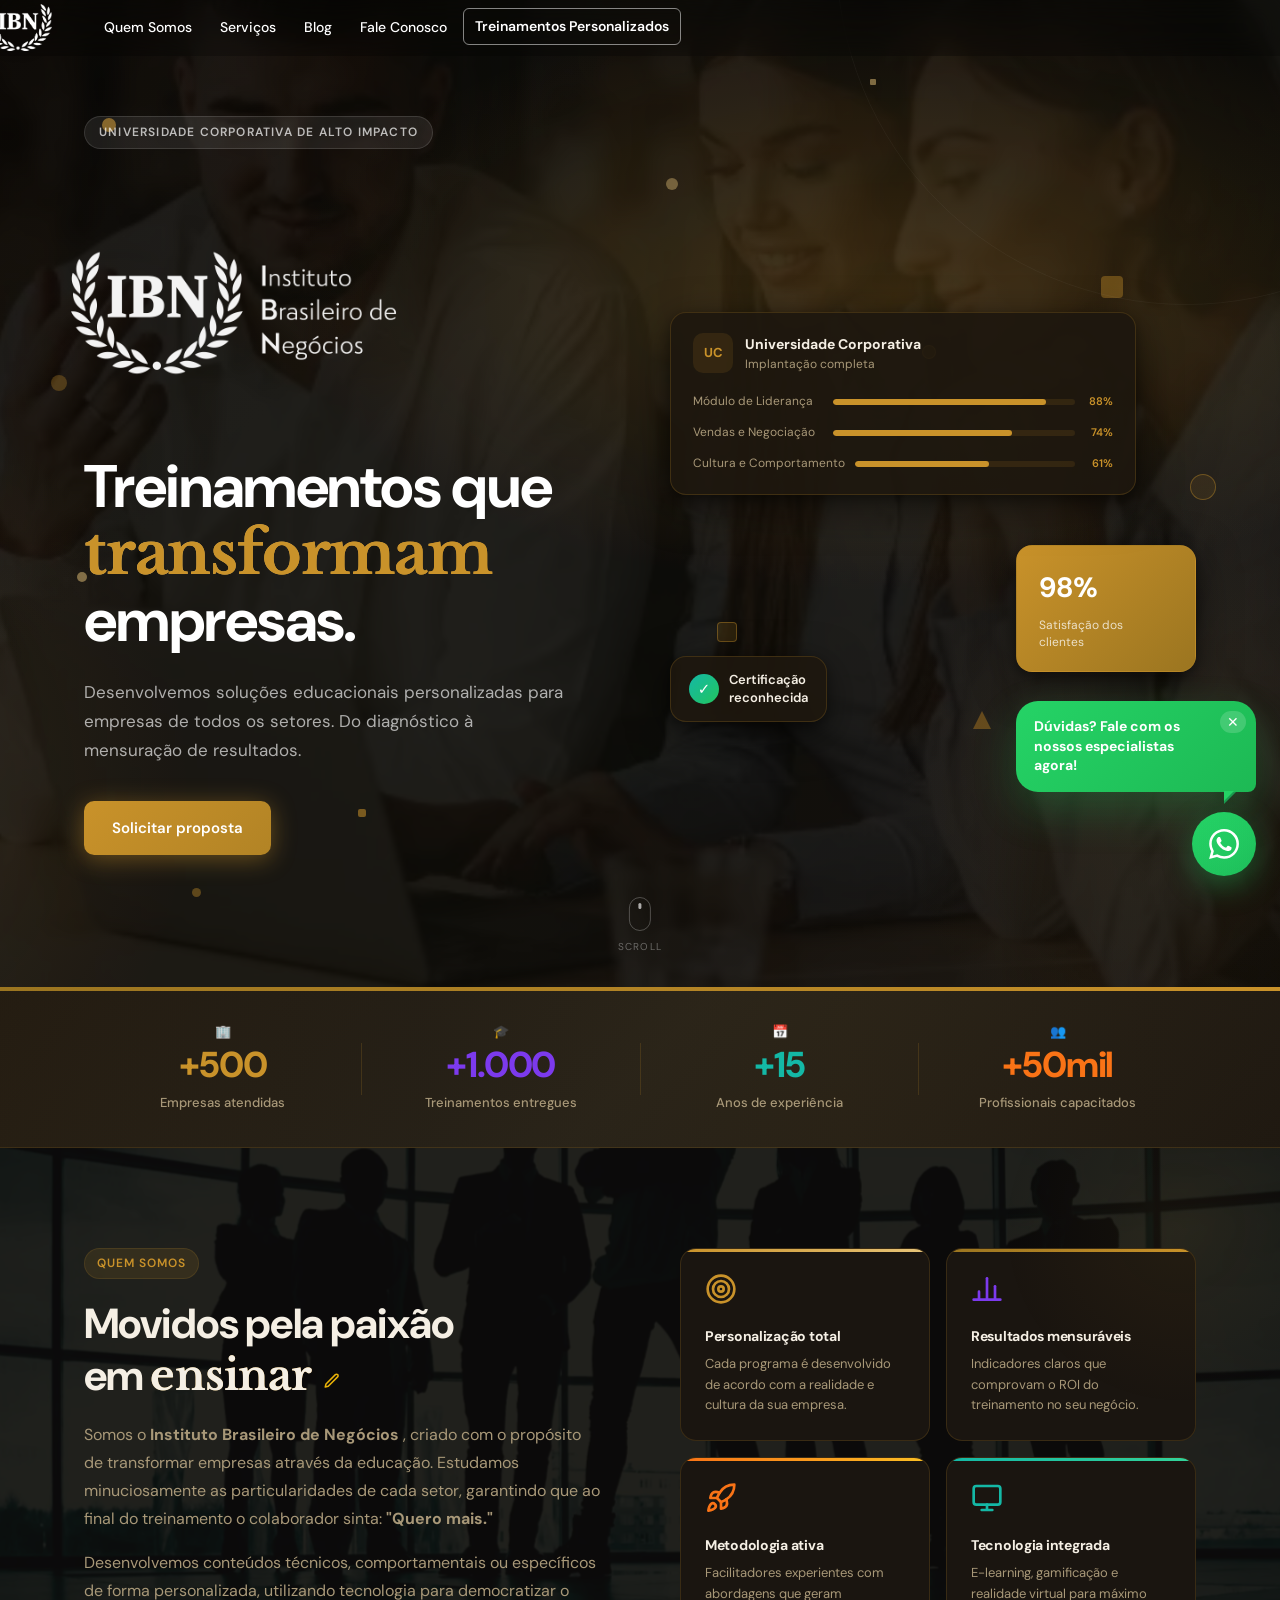
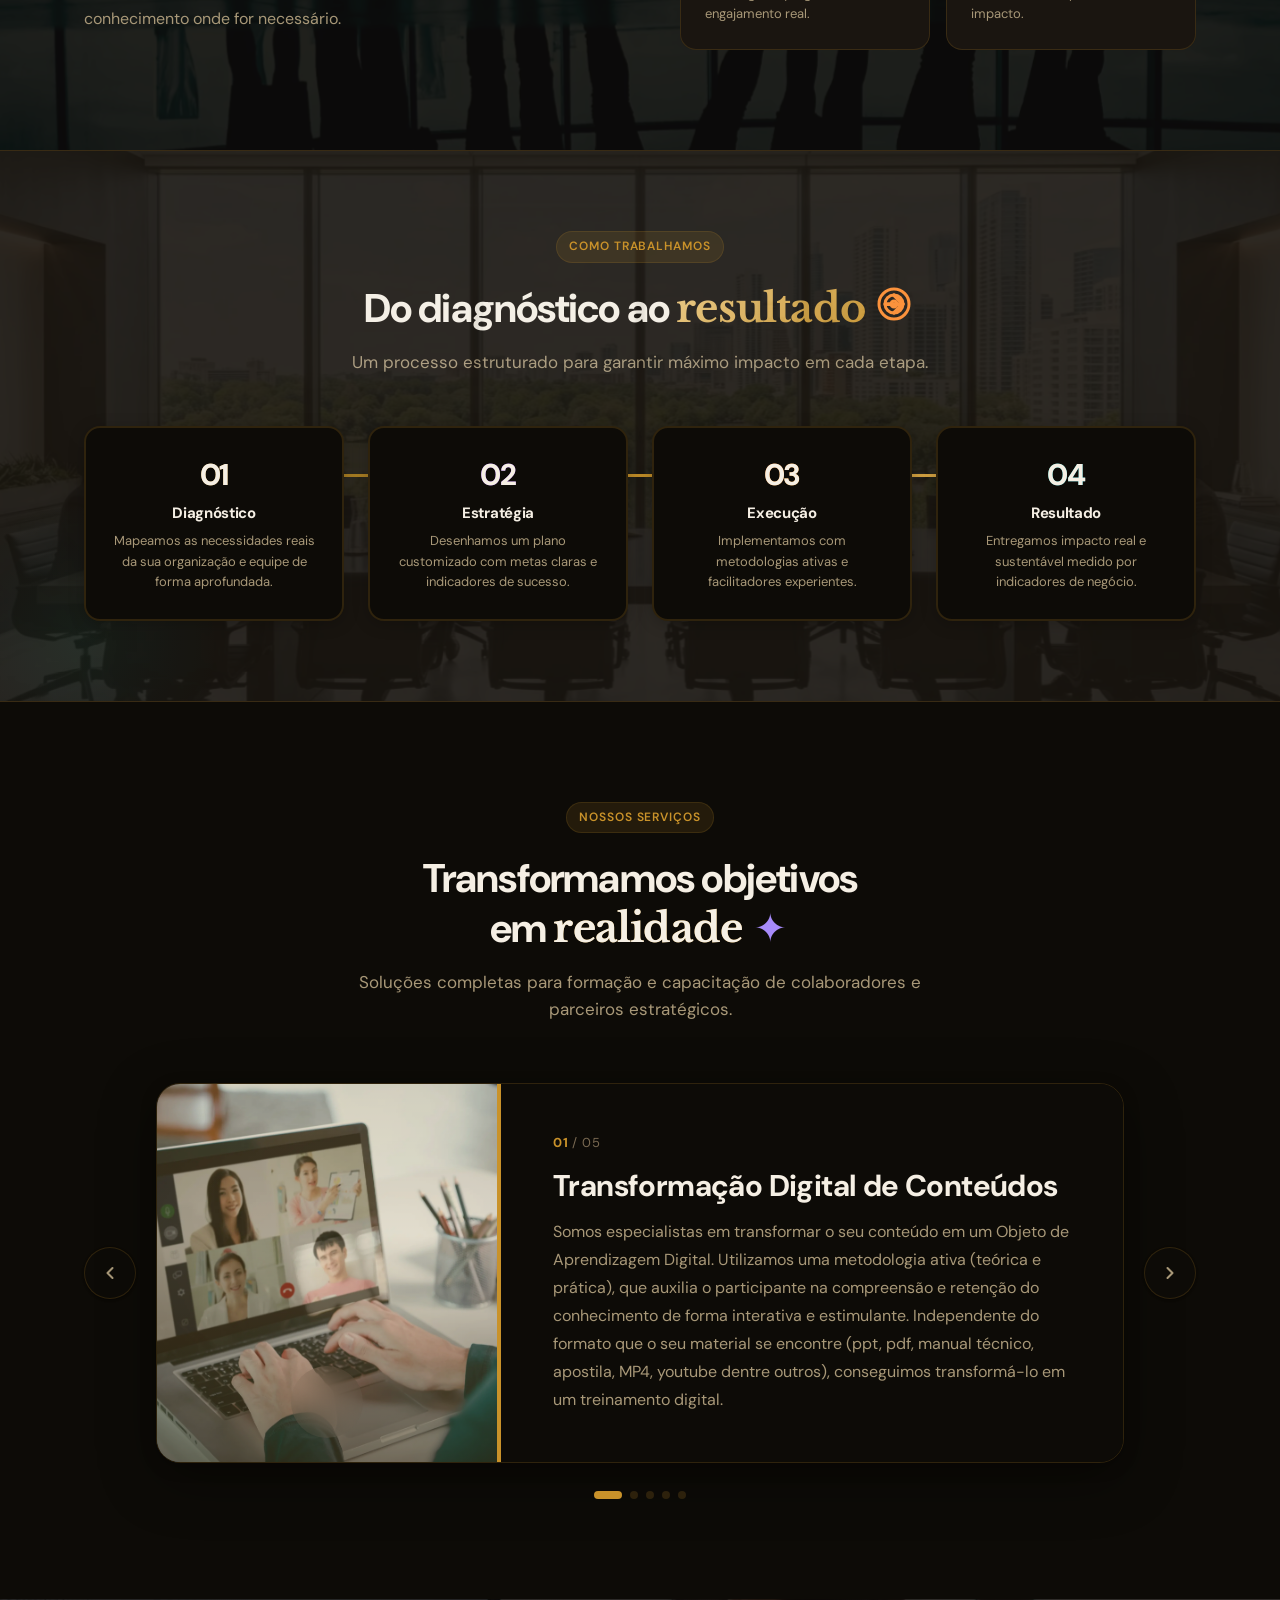
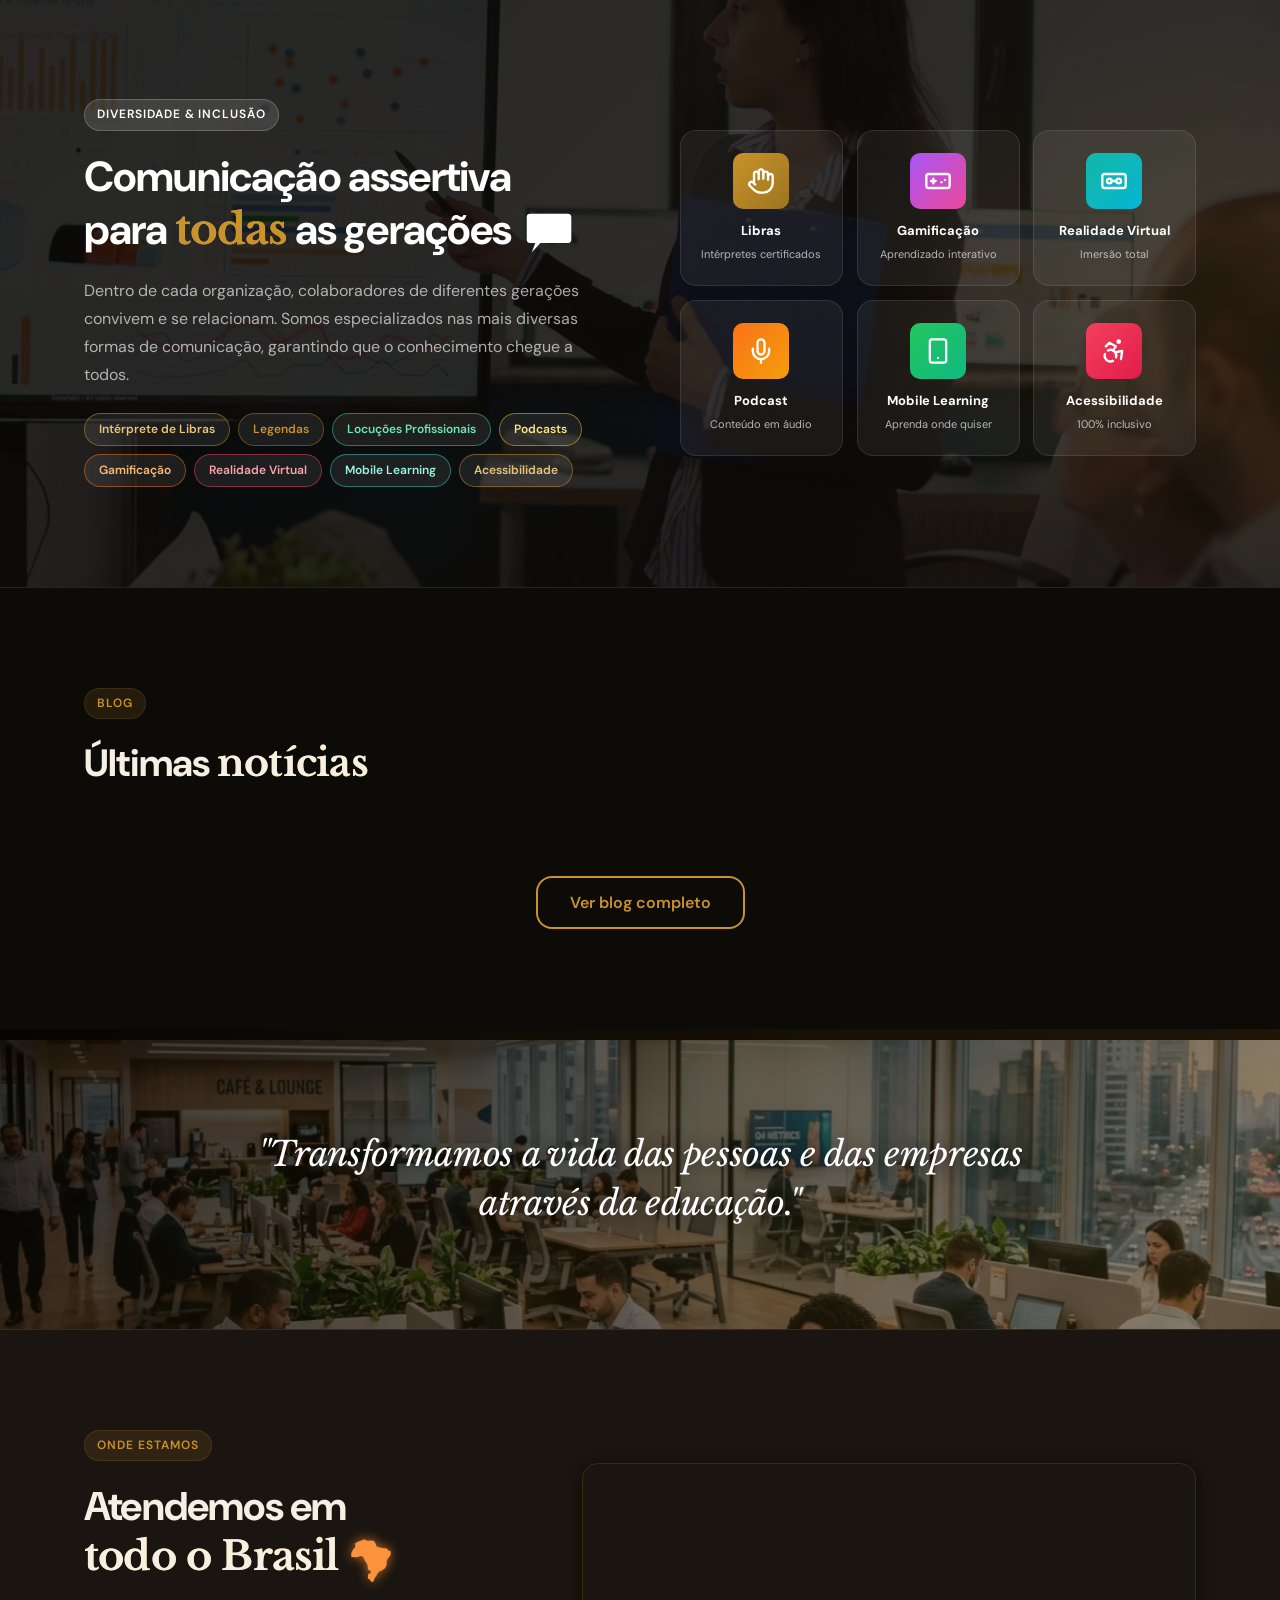
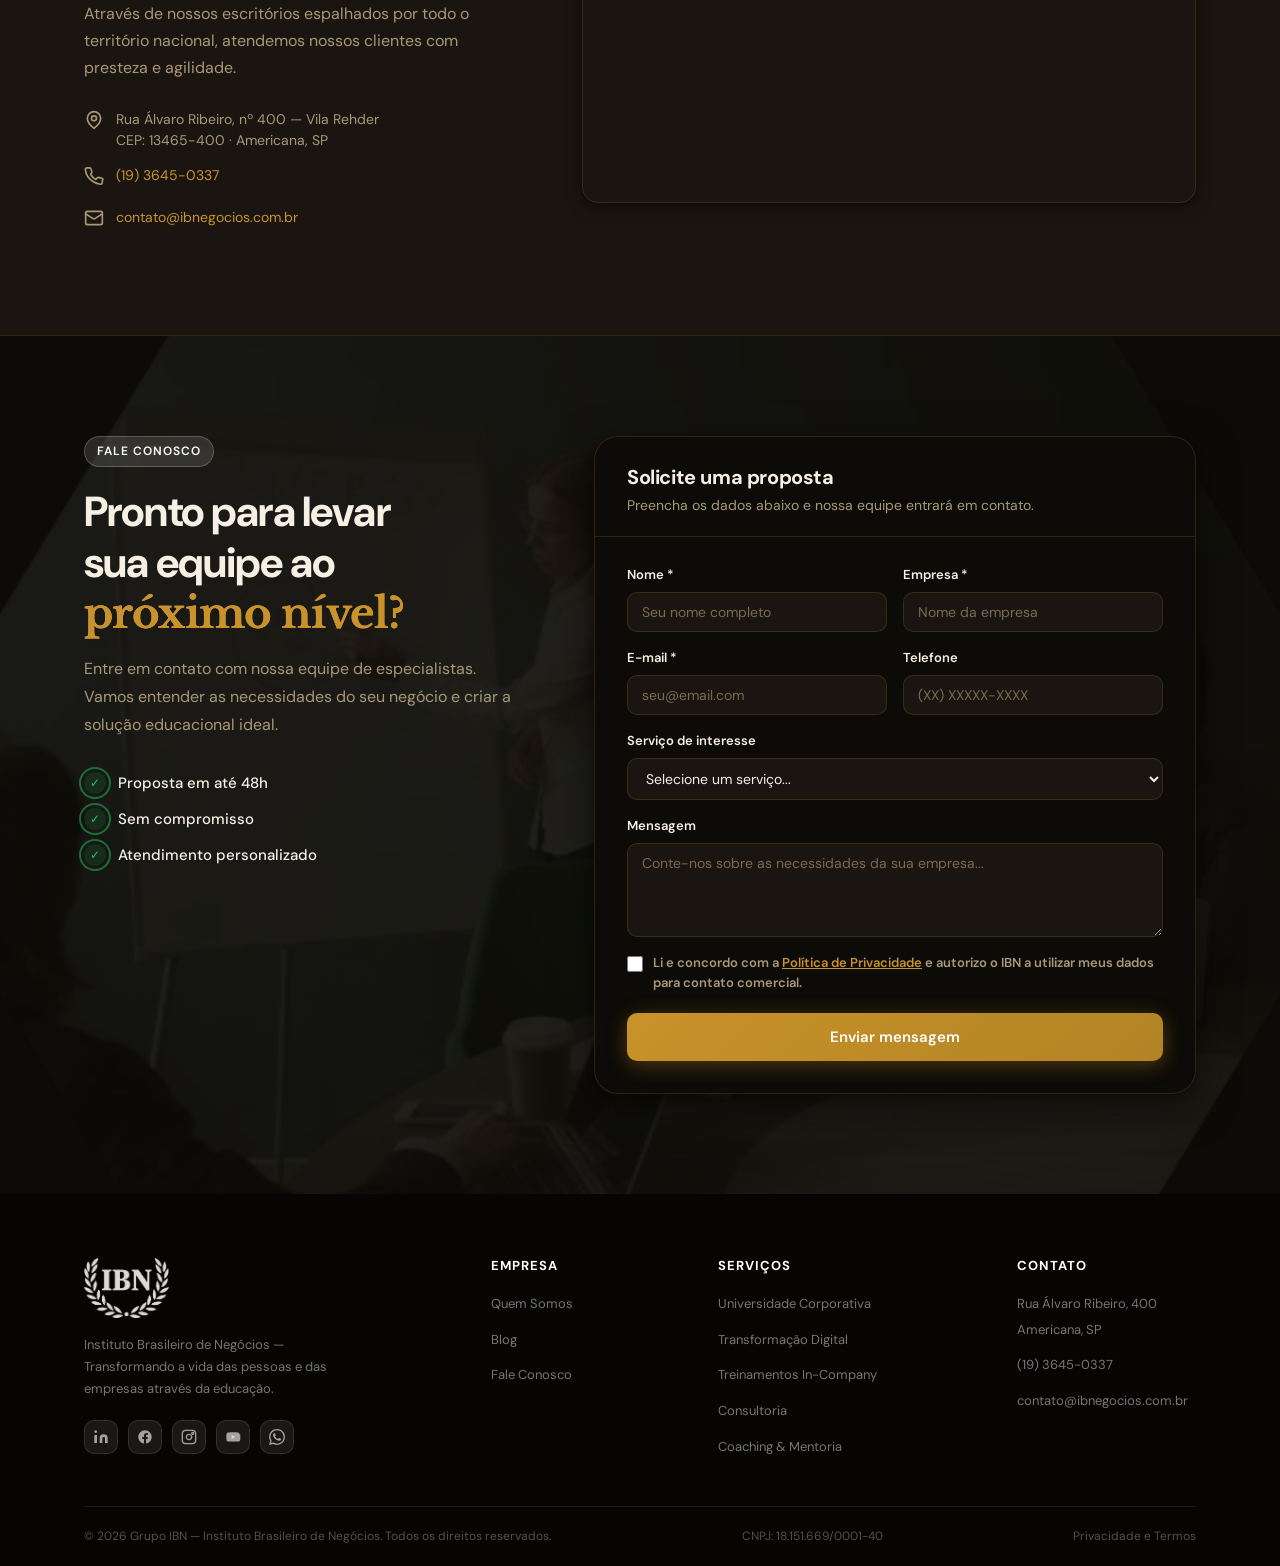
==== commit faad497f: "mMudando questões de semântica com niveis de heading" ====
--- a/index.html
+++ b/index.html
@@ -1,39 +1,39 @@
 ﻿<!doctype html>
 <html lang="pt-BR">
   <head>
-    <meta charset="UTF-8" />
-    <meta name="viewport" content="width=device-width, initial-scale=1.0" />
+    <meta charset="UTF-8">
+    <meta name="viewport" content="width=device-width, initial-scale=1.0">
     <title>Grupo IBN — Soluções Educacionais Corporativas</title>
     <meta
       name="description"
-      content="O IBN – Instituto Brasileiro de Negócios desenvolve treinamentos corporativos personalizados, universidade corporativa, consultoria, coaching e transformação digital para empresas em todo o Brasil." />
-    <meta name="robots" content="index, follow" />
-    <meta name="google-site-verification" content="H_1LVHNDIl5HF_CllpnwGEHmLqIGECQJTlGCp0IamNc" />
-    <link rel="canonical" href="https://ibnegocios.com.br/" />
-    <link rel="icon" type="image/png" href="assets/IBN-LOGO.png" />
-    <meta property="og:type" content="website" />
-    <meta property="og:locale" content="pt_BR" />
-    <meta property="og:site_name" content="Grupo IBN" />
-    <meta property="og:url" content="https://ibnegocios.com.br/" />
-    <meta property="og:title" content="Grupo IBN — Soluções Educacionais Corporativas" />
+      content="O IBN – Instituto Brasileiro de Negócios desenvolve treinamentos corporativos personalizados, universidade corporativa, consultoria, coaching e transformação digital para empresas em todo o Brasil.">
+    <meta name="robots" content="index, follow">
+    <meta name="google-site-verification" content="H_1LVHNDIl5HF_CllpnwGEHmLqIGECQJTlGCp0IamNc">
+    <link rel="canonical" href="https://ibnegocios.com.br/">
+    <link rel="icon" type="image/png" href="assets/IBN-LOGO.png">
+    <meta property="og:type" content="website">
+    <meta property="og:locale" content="pt_BR">
+    <meta property="og:site_name" content="Grupo IBN">
+    <meta property="og:url" content="https://ibnegocios.com.br/">
+    <meta property="og:title" content="Grupo IBN — Soluções Educacionais Corporativas">
     <meta
       property="og:description"
-      content="O IBN – Instituto Brasileiro de Negócios desenvolve treinamentos corporativos personalizados, universidade corporativa, consultoria, coaching e transformação digital para empresas em todo o Brasil." />
-    <meta property="og:image" content="https://ibnegocios.com.br/assets/ibnlogo-opnegraph.jpg" />
-    <link rel="preconnect" href="https://fonts.googleapis.com" />
-    <link rel="preconnect" href="https://fonts.gstatic.com" crossorigin />
+      content="O IBN – Instituto Brasileiro de Negócios desenvolve treinamentos corporativos personalizados, universidade corporativa, consultoria, coaching e transformação digital para empresas em todo o Brasil.">
+    <meta property="og:image" content="https://ibnegocios.com.br/assets/ibnlogo-opnegraph.jpg">
+    <link rel="preconnect" href="https://fonts.googleapis.com">
+    <link rel="preconnect" href="https://fonts.gstatic.com" crossorigin>
     <!-- Fonte carregada de forma não-bloqueante -->
     <link
       rel="stylesheet"
       href="https://fonts.googleapis.com/css2?family=Libre+Baskerville:ital,wght@0,400;0,700;1,400&family=DM+Sans:opsz,wght@9..40,300;9..40,400;9..40,500;9..40,600;9..40,700&display=swap"
       media="print"
-      onload="this.media = 'all'" />
+      onload="this.media = 'all'">
     <noscript>
       <link
         rel="stylesheet"
-        href="https://fonts.googleapis.com/css2?family=Libre+Baskerville:ital,wght@0,400;0,700;1,400&family=DM+Sans:opsz,wght@9..40,300;9..40,400;9..40,500;9..40,600;9..40,700&display=swap" />
+        href="https://fonts.googleapis.com/css2?family=Libre+Baskerville:ital,wght@0,400;0,700;1,400&family=DM+Sans:opsz,wght@9..40,300;9..40,400;9..40,500;9..40,600;9..40,700&display=swap">
     </noscript>
-    <link rel="stylesheet" href="style.css" />
+    <link rel="stylesheet" href="style.css">
     <script src="script.js" defer></script>
   </head>
 
@@ -45,7 +45,7 @@
       <div class="nav-inner">
         <div class="nav-left">
           <a href="#inicio" class="nav-logo">
-            <img src="assets/IBN-LOGO.png" alt="Grupo IBN" />
+            <img src="assets/IBN-LOGO.png" alt="Grupo IBN">
           </a>
           <ul class="nav-links">
             <li><a href="#quem-somos">Quem Somos</a></li>
@@ -70,7 +70,7 @@
      ======================================================== -->
     <div class="mobile-menu" id="mobileMenu">
       <a href="#inicio" class="mobile-menu-logo">
-        <img src="assets/IBN-LOGO.png" alt="Grupo IBN" height="50" />
+        <img src="assets/IBN-LOGO.png" alt="Grupo IBN" height="50">
       </a>
       <a href="#quem-somos">Quem Somos</a>
       <a href="#servicos">Serviços</a>
@@ -86,7 +86,7 @@
       <section class="hero" id="inicio">
         <!-- Imagem de fundo semitransparente -->
         <div class="hero-bg-photo">
-          <img src="assets/group-people-working-out-business-plan-office.webp" alt="" fetchpriority="high" decoding="async" />
+          <img src="assets/group-people-working-out-business-plan-office.webp" alt="" fetchpriority="high" decoding="async">
         </div>
         <!-- Partículas flutuantes -->
         <div class="hero-particles">
@@ -107,13 +107,13 @@
           <div class="hero-left">
             <div class="hero-eyebrow">Universidade corporativa de alto impacto</div>
             <div class="hero-logo">
-              <img src="assets/IBN-branco.png" alt="Grupo IBN" />
+              <img src="assets/IBN-branco.png" alt="Grupo IBN">
             </div>
             <h1>
               Treinamentos que
-              <br />
+              <br>
               <em>transformam</em>
-              <br />
+              <br>
               empresas.
             </h1>
             <p class="hero-sub">
@@ -129,7 +129,7 @@
                 <div class="hv-stat-num">98%</div>
                 <div class="hv-stat-label">
                   Satisfação dos
-                  <br />
+                  <br>
                   clientes
                 </div>
               </div>
@@ -137,7 +137,7 @@
                 <div class="hv-badge-icon">✓</div>
                 <div class="hv-badge-text">
                   Certificação
-                  <br />
+                  <br>
                   reconhecida
                 </div>
               </div>
@@ -184,12 +184,12 @@
           <span>Scroll</span>
         </div>
       </section>
-      <hr class="color-divider" />
+      <hr class="color-divider">
 
       <!-- ========================================================
      BARRA DE ESTATÍSTICAS — números de impacto do IBN
      ======================================================== -->
-      <section class="stats-bar">
+      <div class="stats-bar">
         <div class="stats-inner">
           <div class="stat-item reveal reveal-up">
             <span class="stat-icon">🏢</span>
@@ -215,21 +215,21 @@
             <span>Profissionais capacitados</span>
           </div>
         </div>
-      </section>
+      </div>
 
       <!-- ========================================================
      SEÇÃO 01 — Quem somos / proposta de valor e diferenciais
      ======================================================== -->
       <section class="value-section" id="quem-somos">
         <div class="section-bg-photo">
-          <img src="assets/quem-somos.webp" alt="" loading="lazy" decoding="async" />
+          <img src="assets/quem-somos.webp" alt="" loading="lazy" decoding="async">
         </div>
         <div class="value-inner">
           <div class="value-text reveal reveal-left">
             <div class="label-tag">Quem somos</div>
             <h2>
               Movidos pela paixão
-              <br />
+              <br>
               em
               <em>ensinar</em>
               <span class="sparkle">
@@ -275,7 +275,7 @@
                   <circle cx="12" cy="12" r="2" />
                 </svg>
               </div>
-              <h4>Personalização total</h4>
+              <h3>Personalização total</h3>
               <p>Cada programa é desenvolvido de acordo com a realidade e cultura da sua empresa.</p>
             </div>
             <div class="vcard reveal reveal-zoom reveal-d2">
@@ -296,7 +296,7 @@
                   <line x1="2" y1="20" x2="22" y2="20" />
                 </svg>
               </div>
-              <h4>Resultados mensuráveis</h4>
+              <h3>Resultados mensuráveis</h3>
               <p>Indicadores claros que comprovam o ROI do treinamento no seu negócio.</p>
             </div>
             <div class="vcard reveal reveal-zoom reveal-d3">
@@ -317,7 +317,7 @@
                   <path d="M12 15v5s3.03-.55 4-2c1.08-1.62 0-5 0-5" />
                 </svg>
               </div>
-              <h4>Metodologia ativa</h4>
+              <h3>Metodologia ativa</h3>
               <p>Facilitadores experientes com abordagens que geram engajamento real.</p>
             </div>
             <div class="vcard reveal reveal-zoom reveal-d4">
@@ -336,7 +336,7 @@
                   <path d="M8 21h8M12 17v4" />
                 </svg>
               </div>
-              <h4>Tecnologia integrada</h4>
+              <h3>Tecnologia integrada</h3>
               <p>E-learning, gamificação e realidade virtual para máximo impacto.</p>
             </div>
           </div>
@@ -348,7 +348,7 @@
      ======================================================== -->
       <section class="process-section">
         <div class="section-bg-photo">
-          <img src="assets/Gemini_Generated_Image_ylgs9bylgs9bylgs.webp" alt="" loading="lazy" decoding="async" />
+          <img src="assets/Gemini_Generated_Image_ylgs9bylgs9bylgs.webp" alt="" loading="lazy" decoding="async">
         </div>
         <div class="process-inner">
           <div class="section-head">
@@ -417,7 +417,7 @@
             <div class="label-tag">Nossos serviços</div>
             <h2>
               Transformamos objetivos
-              <br />
+              <br>
               em
               <em>realidade</em>
               <span class="sparkle sparkle--purple">✦</span>
@@ -448,7 +448,7 @@
                       alt="Transformação Digital"
                       class="sc-service-img"
                       loading="lazy"
-                      decoding="async" />
+                      decoding="async">
                     <div class="sc-img-overlay"></div>
                     <div class="sc-img-tint"></div>
                     <div class="sc-img-badge">
@@ -490,7 +490,7 @@
                       alt="Treinamentos In-Company"
                       class="sc-service-img"
                       loading="lazy"
-                      decoding="async" />
+                      decoding="async">
                     <div class="sc-img-overlay"></div>
                     <div class="sc-img-tint"></div>
                     <div class="sc-img-badge">
@@ -532,7 +532,7 @@
                       alt="Consultoria Especializada"
                       class="sc-service-img"
                       loading="lazy"
-                      decoding="async" />
+                      decoding="async">
                     <div class="sc-img-overlay"></div>
                     <div class="sc-img-tint"></div>
                     <div class="sc-img-badge">
@@ -571,7 +571,7 @@
                       alt="Coaching e Mentoria"
                       class="sc-service-img"
                       loading="lazy"
-                      decoding="async" />
+                      decoding="async">
                     <div class="sc-img-overlay"></div>
                     <div class="sc-img-tint"></div>
                     <div class="sc-img-badge">
@@ -611,7 +611,7 @@
               <div class="sc-slide">
                 <div class="sc-banner">
                   <div class="sc-banner-icon">
-                    <img src="assets/image-9.webp" alt="Universidade Corporativa" class="sc-service-img" loading="lazy" decoding="async" />
+                    <img src="assets/image-9.webp" alt="Universidade Corporativa" class="sc-service-img" loading="lazy" decoding="async">
                     <div class="sc-img-overlay"></div>
                     <div class="sc-img-tint"></div>
                     <div class="sc-img-badge">
@@ -683,7 +683,7 @@
      ======================================================== -->
       <section class="diff-section" id="diversidade">
         <div class="section-bg-photo section-bg-photo--dark">
-          <img src="assets/consultoria-em-equipe-de-alta-performance-scaled.webp" alt="" loading="lazy" decoding="async" />
+          <img src="assets/consultoria-em-equipe-de-alta-performance-scaled.webp" alt="" loading="lazy" decoding="async">
         </div>
         <div class="diff-inner">
           <div class="diff-left">
@@ -873,7 +873,7 @@
      FAIXA FOTOGRÁFICA — citação sobre a missão do IBN
      ======================================================== -->
       <div class="photo-strip">
-        <img src="assets/Gemini_Generated_Image_knu9nlknu9nlknu9.webp" alt="Equipe IBN" class="photo-strip-img" loading="lazy" decoding="async" />
+        <img src="assets/Gemini_Generated_Image_knu9nlknu9nlknu9.webp" alt="Equipe IBN" class="photo-strip-img" loading="lazy" decoding="async">
         <div class="photo-strip-overlay"></div>
         <div class="photo-strip-content">
           <blockquote class="photo-strip-quote">"Transformamos a vida das pessoas e das empresas através da educação."</blockquote>
@@ -889,7 +889,7 @@
             <div class="label-tag">Onde estamos</div>
             <h2>
               Atendemos em
-              <br />
+              <br>
               <em>todo o Brasil</em>
               <span class="brazil-map-icon">
                 <svg viewBox="0 0 400 435" width="42" height="46" xmlns="http://www.w3.org/2000/svg">
@@ -919,7 +919,7 @@
                 </span>
                 <span>
                   Rua Álvaro Ribeiro, nº 400 — Vila Rehder
-                  <br />
+                  <br>
                   CEP: 13465-400 · Americana, SP
                 </span>
               </div>
@@ -977,16 +977,16 @@
      ======================================================== -->
       <section class="contato-section" id="contato">
         <div class="section-bg-photo">
-          <img src="assets/prontos-experiencia-unica.webp" alt="" loading="lazy" decoding="async" />
+          <img src="assets/prontos-experiencia-unica.webp" alt="" loading="lazy" decoding="async">
         </div>
         <div class="contato-inner">
           <div class="contato-left reveal reveal-left">
             <div class="label-tag label-tag--dark">Fale Conosco</div>
             <h2>
               Pronto para levar
-              <br />
+              <br>
               sua equipe ao
-              <br />
+              <br>
               <em>próximo nível?</em>
             </h2>
             <p>
@@ -1016,21 +1016,21 @@
               <div class="form-row">
                 <div class="form-group">
                   <label for="fNome">Nome *</label>
-                  <input type="text" placeholder="Seu nome completo" id="fNome" name="nome" autocomplete="name" />
+                  <input type="text" placeholder="Seu nome completo" id="fNome" name="nome" autocomplete="name">
                 </div>
                 <div class="form-group">
                   <label for="fEmpresa">Empresa *</label>
-                  <input type="text" placeholder="Nome da empresa" id="fEmpresa" name="empresa" autocomplete="organization" />
+                  <input type="text" placeholder="Nome da empresa" id="fEmpresa" name="empresa" autocomplete="organization">
                 </div>
               </div>
               <div class="form-row">
                 <div class="form-group">
                   <label for="fEmail">E-mail *</label>
-                  <input type="email" placeholder="seu@email.com" id="fEmail" name="email" autocomplete="email" />
+                  <input type="email" placeholder="seu@email.com" id="fEmail" name="email" autocomplete="email">
                 </div>
                 <div class="form-group">
                   <label for="fTelefone">Telefone</label>
-                  <input type="tel" placeholder="(XX) XXXXX-XXXX" id="fTelefone" name="telefone" autocomplete="tel" />
+                  <input type="tel" placeholder="(XX) XXXXX-XXXX" id="fTelefone" name="telefone" autocomplete="tel">
                 </div>
               </div>
               <div class="form-group">
@@ -1051,7 +1051,7 @@
               </div>
               <div class="form-group form-consent">
                 <label class="consent-label" for="fConsent">
-                  <input type="checkbox" id="fConsent" name="consentimento" />
+                  <input type="checkbox" id="fConsent" name="consentimento">
                   <span>
                     Li e concordo com a
                     <a href="privacidade-e-termos.html" target="_blank" rel="noopener noreferrer">Política de Privacidade</a>
@@ -1099,7 +1099,7 @@
               onerror="
                 this.style.display = 'none';
                 this.parentNode.insertAdjacentHTML('beforeend', '<span class=footer-logo-fallback>IBN</span>');
-              " />
+                ">
             <p>Instituto Brasileiro de Negócios — Transformando a vida das pessoas e das empresas através da educação.</p>
             <div class="footer-social">
               <a href="https://www.linkedin.com/company/ibnegocios" target="_blank" rel="noopener noreferrer" title="LinkedIn" class="social-link">
@@ -1179,7 +1179,7 @@
               <li>
                 <a href="https://goo.gl/maps/3FzGDxPaBnF6KYU89" target="_blank" rel="noopener noreferrer">
                   Rua Álvaro Ribeiro, 400
-                  <br />
+                  <br>
                   Americana, SP
                 </a>
               </li>
--- a/style.css
+++ b/style.css
@@ -11,7 +11,6 @@
 
 :root {
   --navy: #070503;
-  --navy-light: #0d0b07;
   --accent: #c9922a;
   --accent-hover: #a97720;
   --accent-light: rgba(201, 146, 42, 0.12);
@@ -34,6 +33,11 @@
   --font-serif: "Libre Baskerville", Georgia, serif;
   --max-w: 1160px;
   --nav-h: 56px;
+  --purple: #7c3aed;
+  --orange: #f97316;
+  --yellow: #eab308;
+  --teal: #14b8a6;
+  --pink: #ec4899;
 }
 
 html {
@@ -707,7 +711,7 @@
   transform: translateY(-2px);
 }
 
-.vcard h4 {
+.vcard h3 {
   font-size: 14px;
   font-weight: 700;
   color: var(--text);
@@ -2031,26 +2035,6 @@
   .logos-track {
     gap: 24px;
   }
-}
-
-/* ============================================================
-   IBN 2.0 — ANIMAÇÕES RICAS, CORES & ELEMENTOS VISUAIS
-   ============================================================ */
-
-/* ============================================================
-   NOVAS VARIÁVEIS DE COR
-   ============================================================ */
-:root {
-  --purple: #7c3aed;
-  --purple-mid: #8b5cf6;
-  --purple-light: #ede9fe;
-  --orange: #f97316;
-  --orange-light: #fff7ed;
-  --yellow: #eab308;
-  --teal: #14b8a6;
-  --teal-light: #f0fdfa;
-  --pink: #ec4899;
-  --rose: #f43f5e;
 }
 
 /* ============================================================
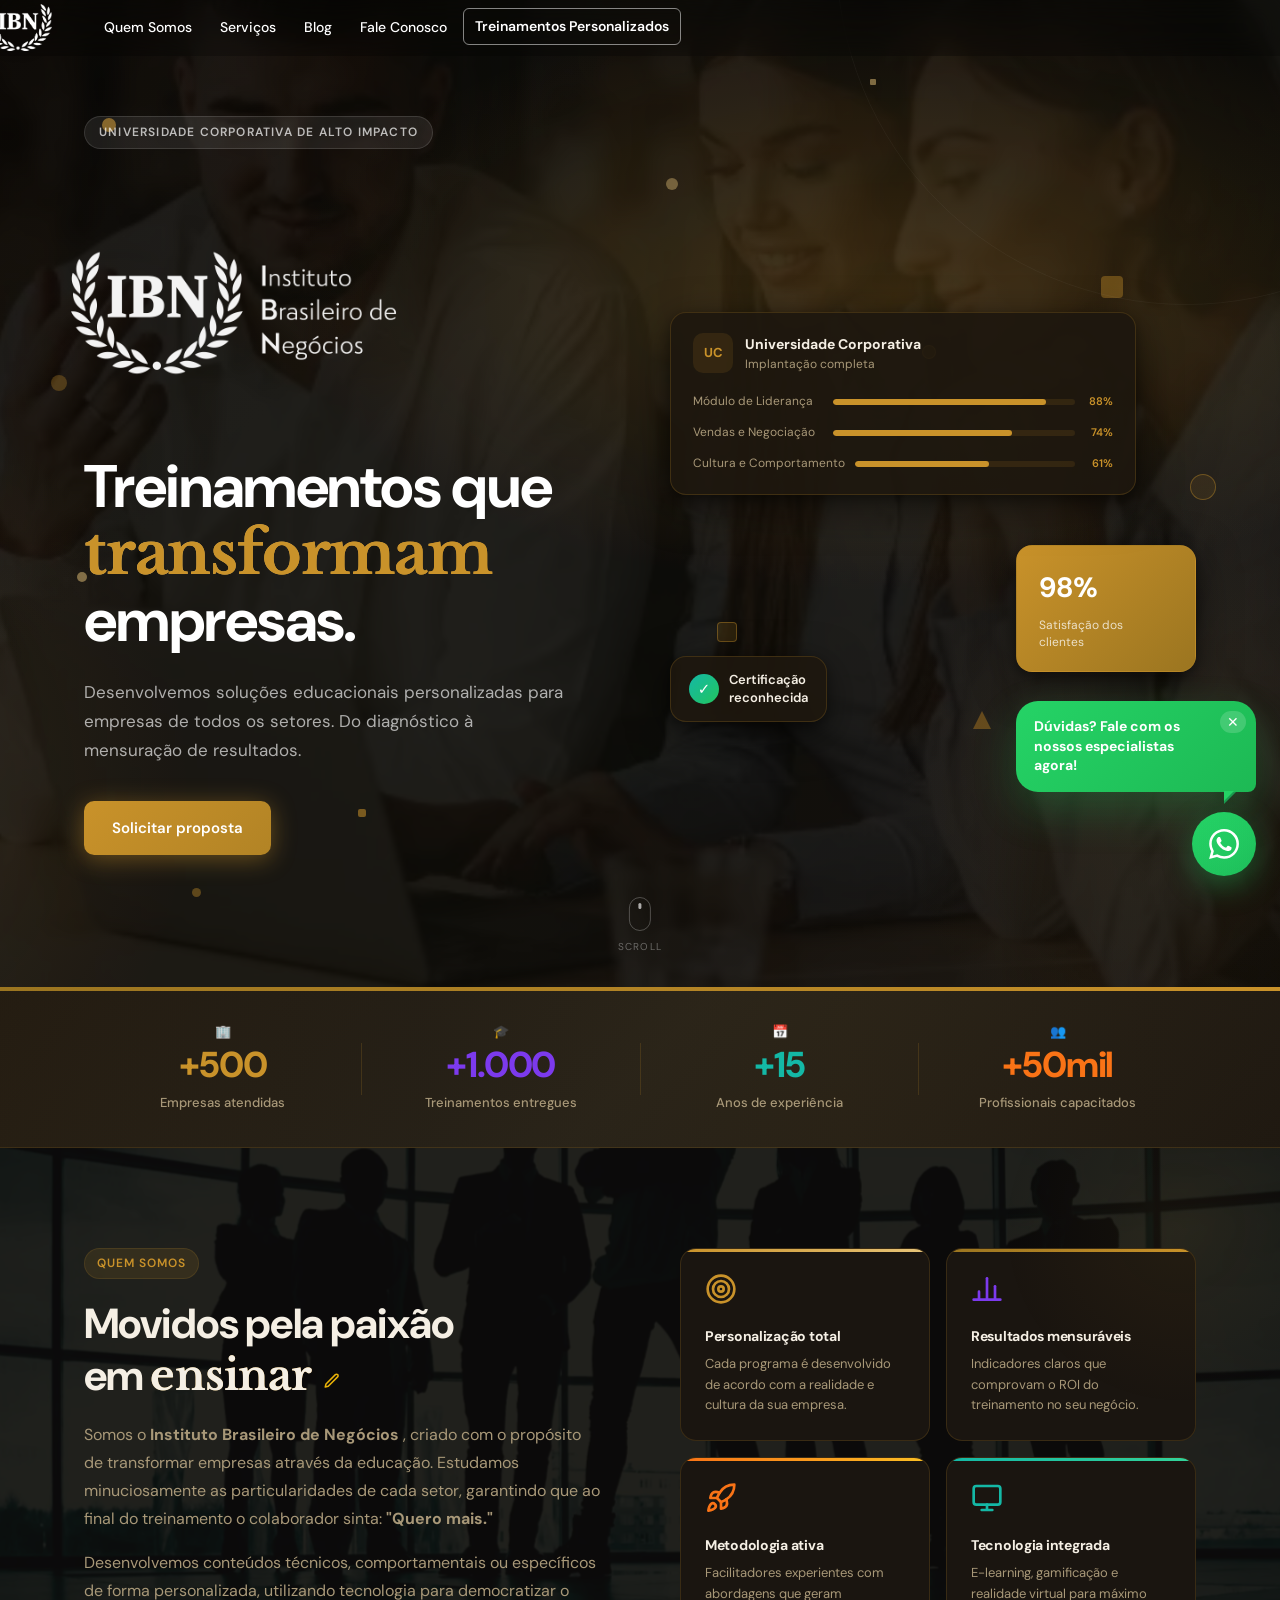
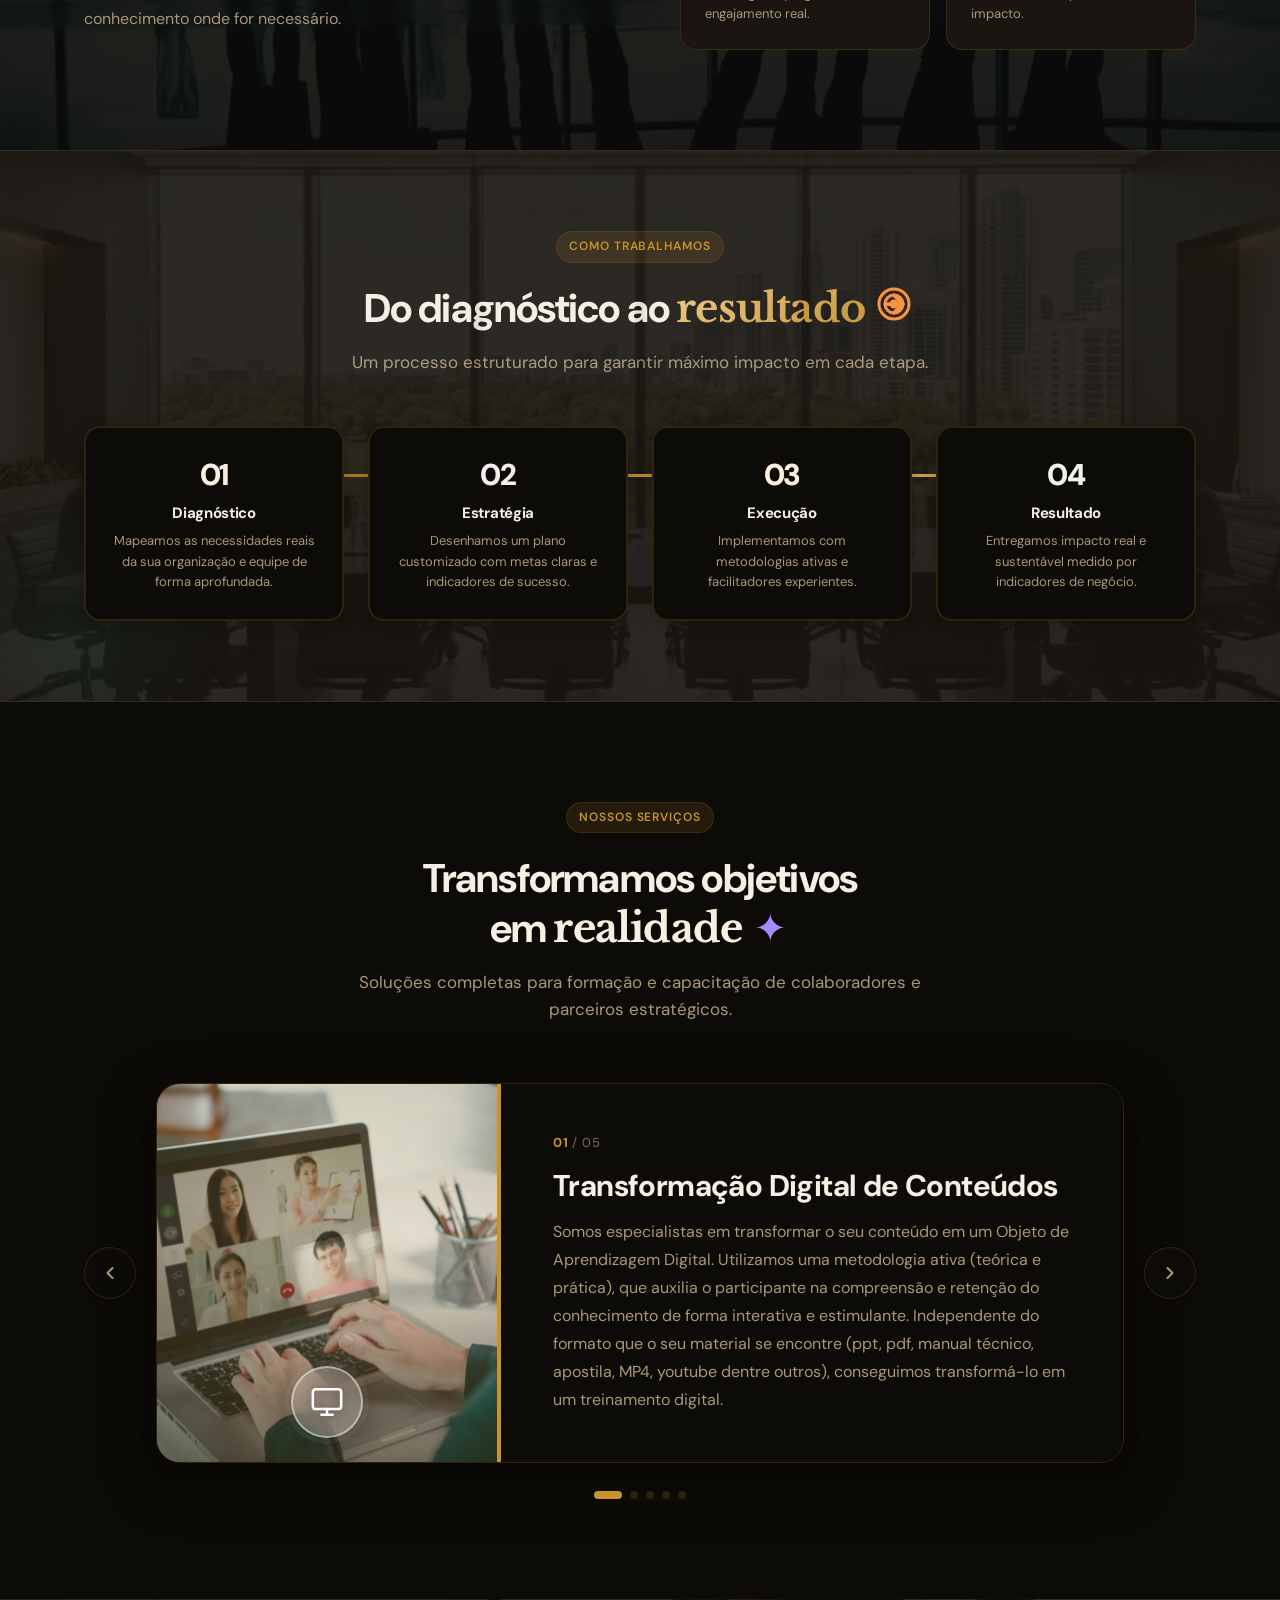
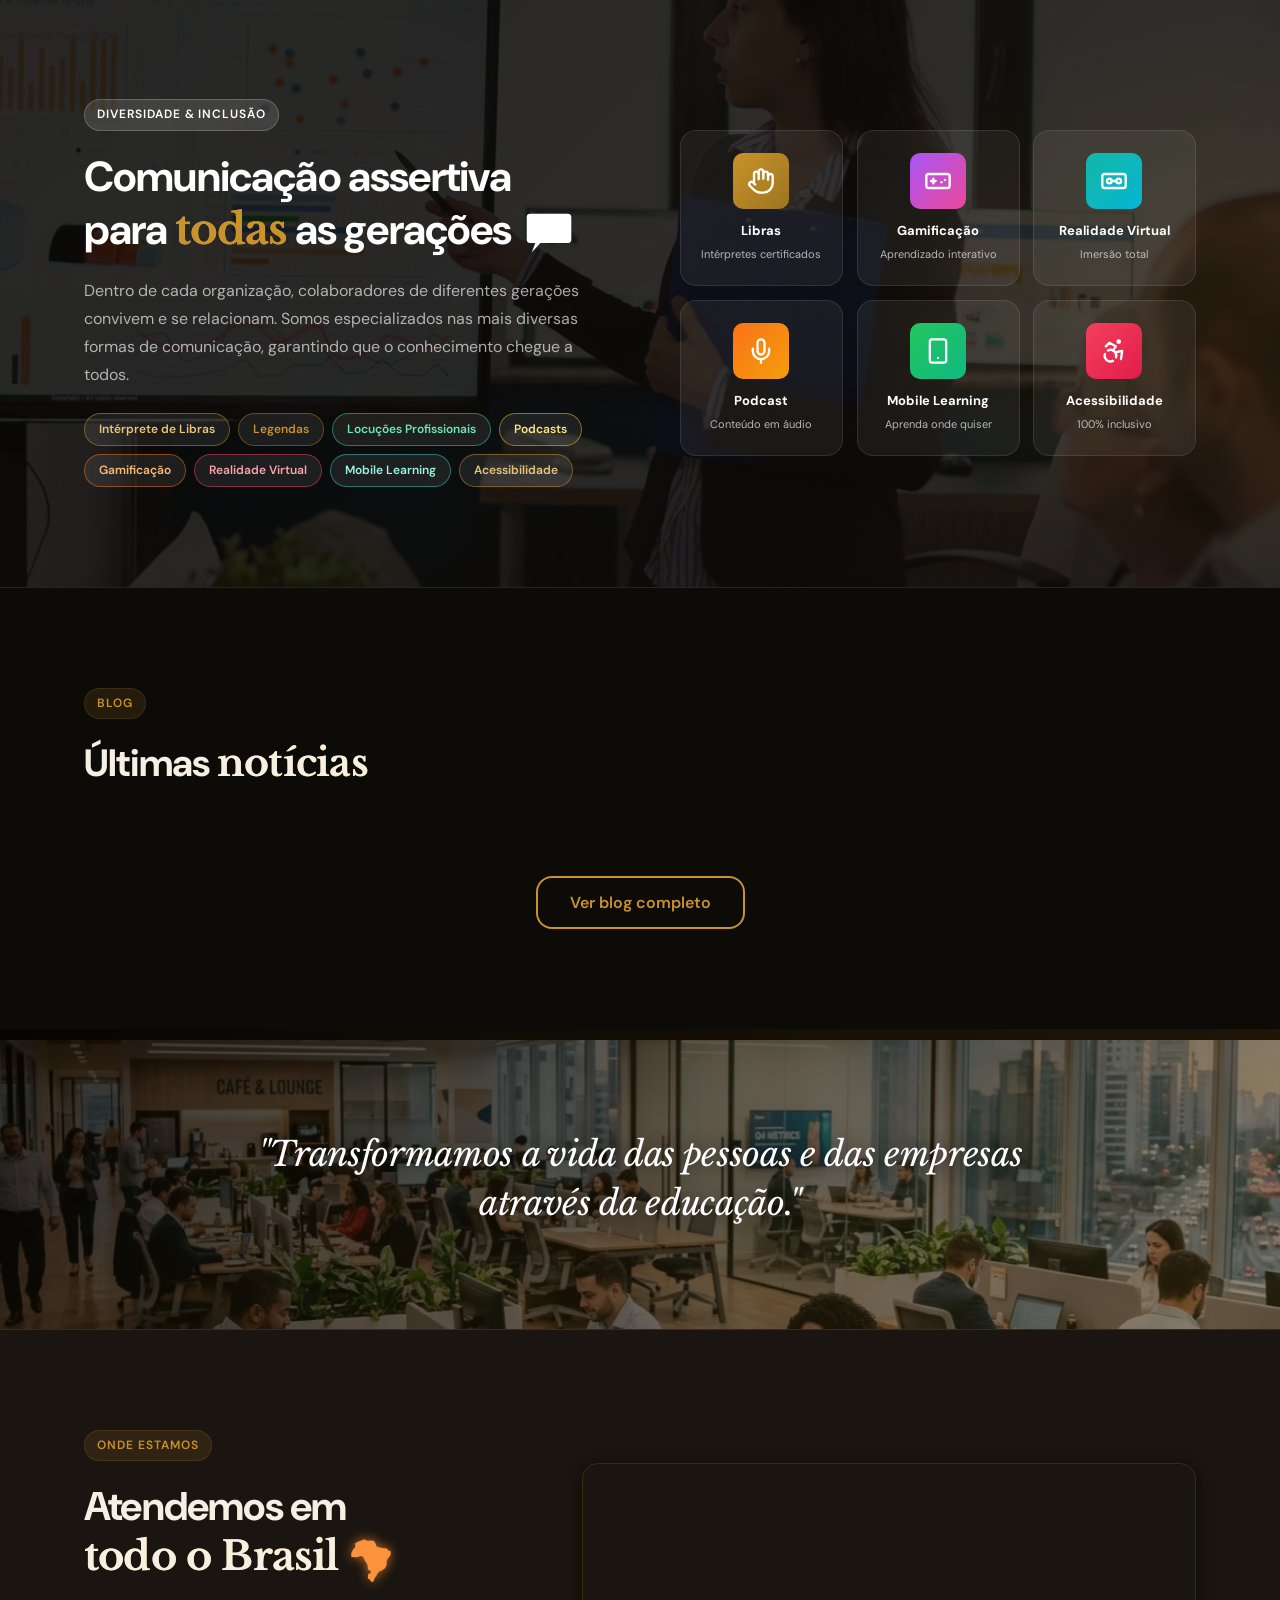
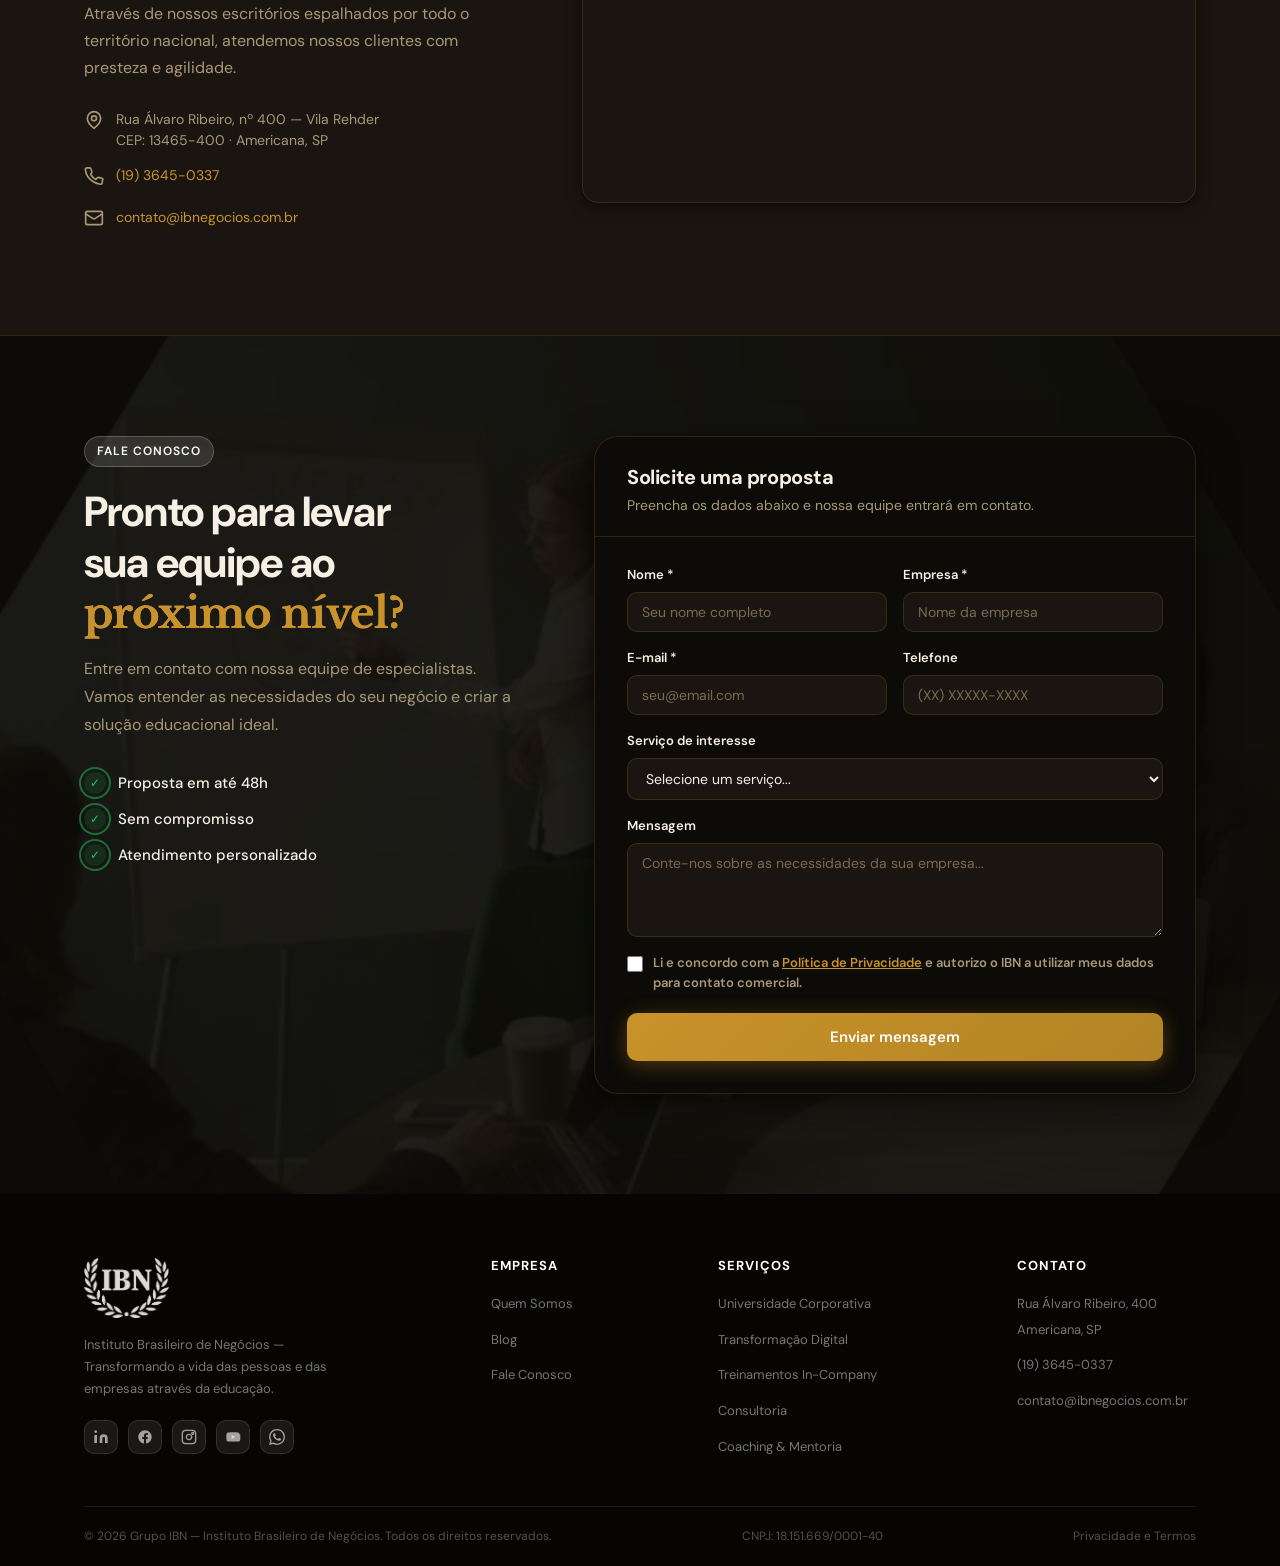
==== commit a182bd70: "Mudanças recomendadas por w3 . validation .org" ====
--- a/index.html
+++ b/index.html
@@ -383,25 +383,25 @@
             <div class="step-connector reveal reveal-line"></div>
             <div class="step-item reveal reveal-up">
               <div class="step-num">01</div>
-              <h4>Diagnóstico</h4>
+              <h3>Diagnóstico</h3>
               <p>Mapeamos as necessidades reais da sua organização e equipe de forma aprofundada.</p>
             </div>
             <div class="step-arrow"></div>
             <div class="step-item reveal reveal-up reveal-d1">
               <div class="step-num">02</div>
-              <h4>Estratégia</h4>
+              <h3>Estratégia</h3>
               <p>Desenhamos um plano customizado com metas claras e indicadores de sucesso.</p>
             </div>
             <div class="step-arrow"></div>
             <div class="step-item reveal reveal-up reveal-d2">
               <div class="step-num">03</div>
-              <h4>Execução</h4>
+              <h3>Execução</h3>
               <p>Implementamos com metodologias ativas e facilitadores experientes.</p>
             </div>
             <div class="step-arrow"></div>
             <div class="step-item reveal reveal-up reveal-d3">
               <div class="step-num">04</div>
-              <h4>Resultado</h4>
+              <h3>Resultado</h3>
               <p>Entregamos impacto real e sustentável medido por indicadores de negócio.</p>
             </div>
           </div>
@@ -1148,7 +1148,7 @@
             </div>
           </div>
           <div class="footer-col">
-            <h4>Empresa</h4>
+            <h2>Empresa</h2>
             <ul>
               <li><a href="#quem-somos">Quem Somos</a></li>
               <li><a href="blog.html">Blog</a></li>
@@ -1156,7 +1156,7 @@
             </ul>
           </div>
           <div class="footer-col">
-            <h4>Serviços</h4>
+            <h2>Serviços</h2>
             <ul>
               <li>
                 <a href="#servicos" data-service="4">Universidade Corporativa</a>
@@ -1174,7 +1174,7 @@
             </ul>
           </div>
           <div class="footer-col">
-            <h4>Contato</h4>
+            <h2>Contato</h2>
             <ul>
               <li>
                 <a href="https://goo.gl/maps/3FzGDxPaBnF6KYU89" target="_blank" rel="noopener noreferrer">
--- a/style.css
+++ b/style.css
@@ -778,7 +778,7 @@
   transform: scale(1.1);
 }
 
-.step-item h4 {
+.step-item h3 {
   font-size: 15px;
   font-weight: 700;
   margin-bottom: 8px;
@@ -1630,7 +1630,7 @@
   color: #fff;
 }
 
-.footer-col h4 {
+.footer-col h2 {
   font-size: 13px;
   font-weight: 700;
   color: #fff;
@@ -4178,7 +4178,7 @@
   font-size: 20px;
 }
 
-.tp-outro-card h4 {
+.tp-outro-card h3 {
   font-size: 15px;
   font-weight: 700;
   color: var(--text);
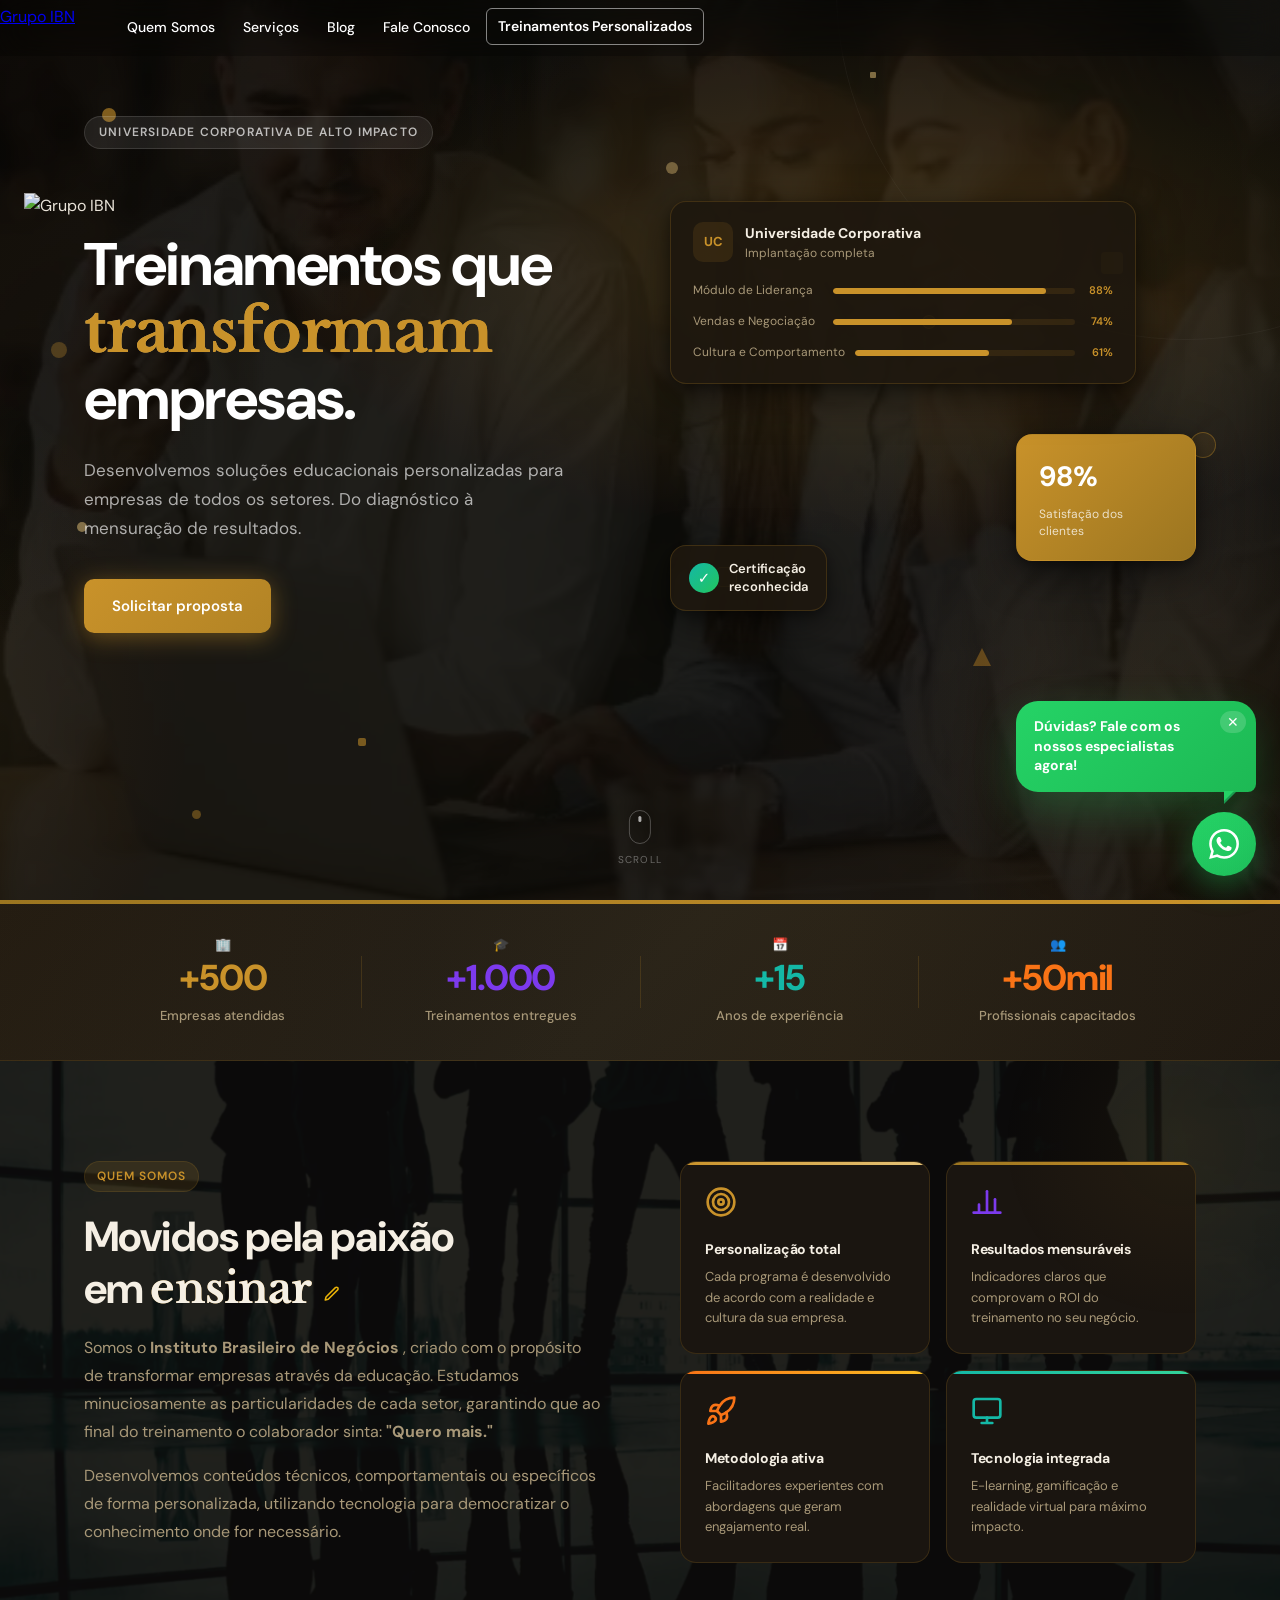
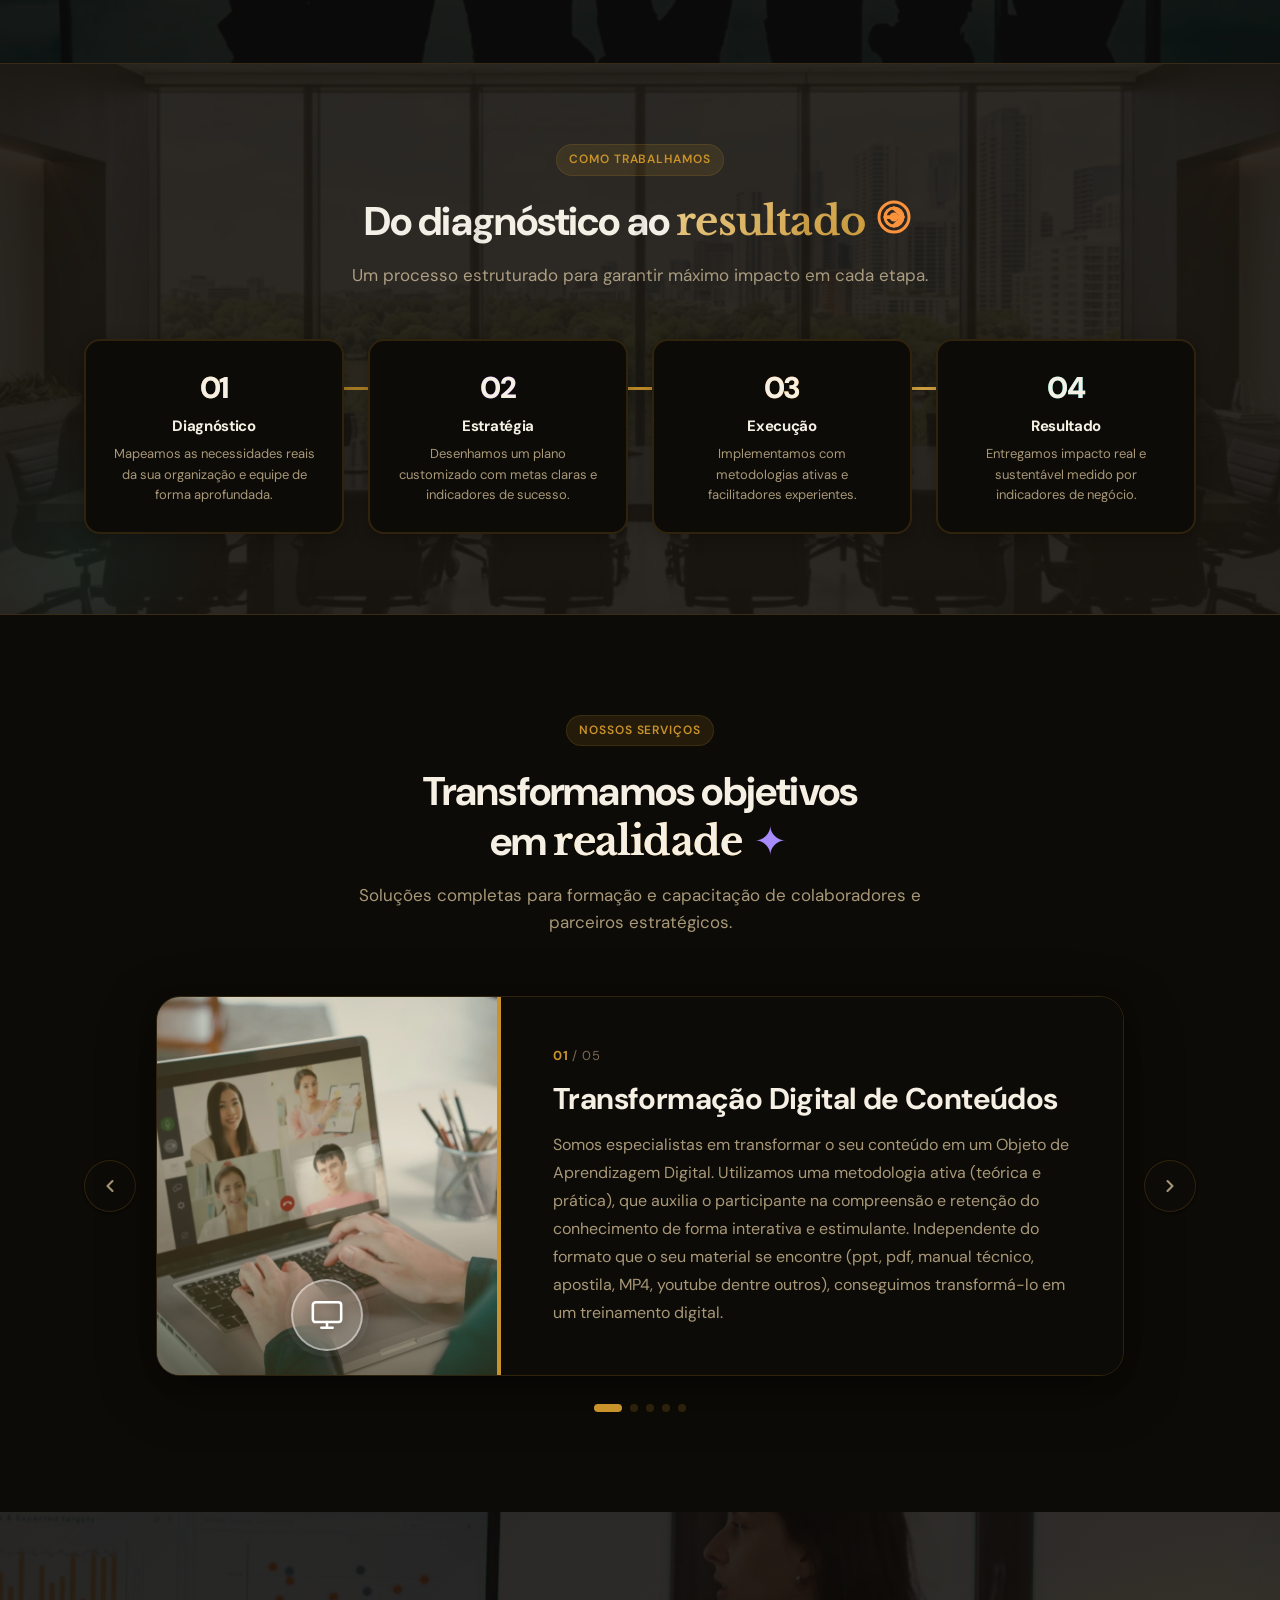
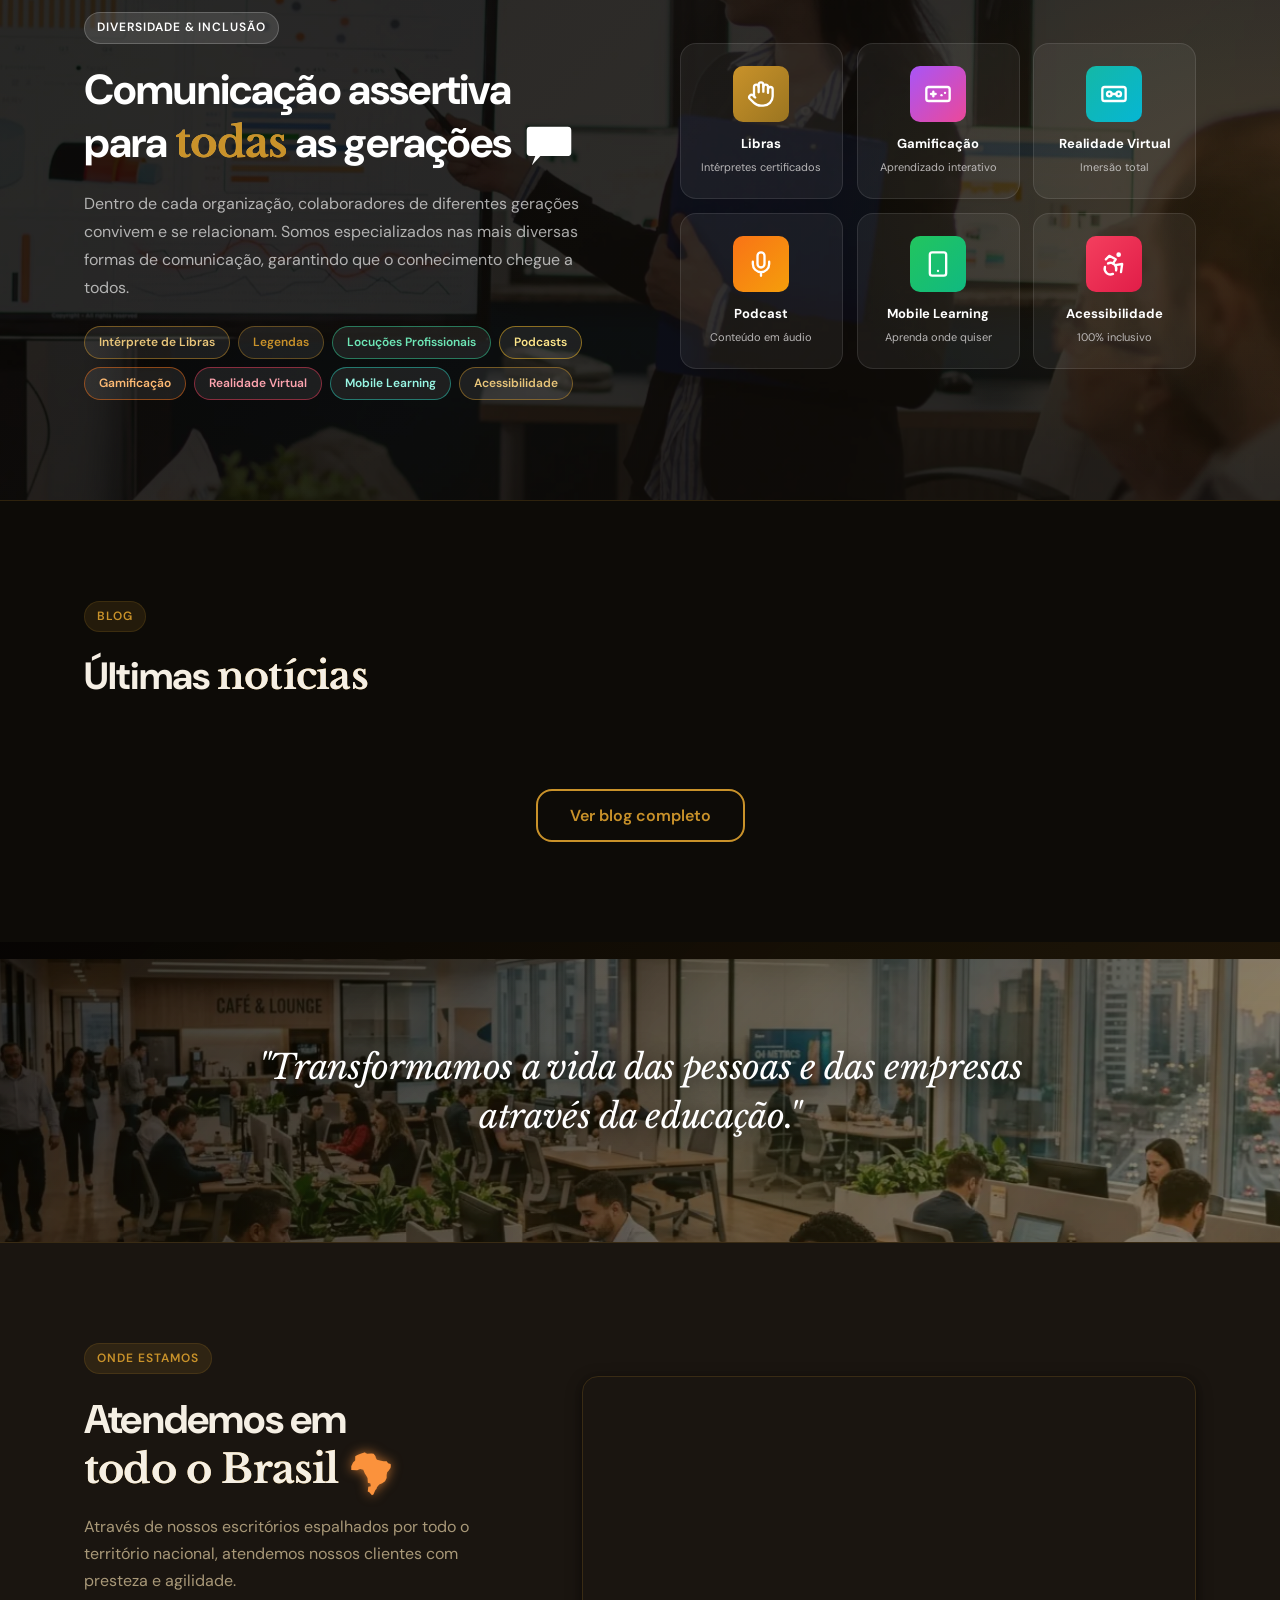
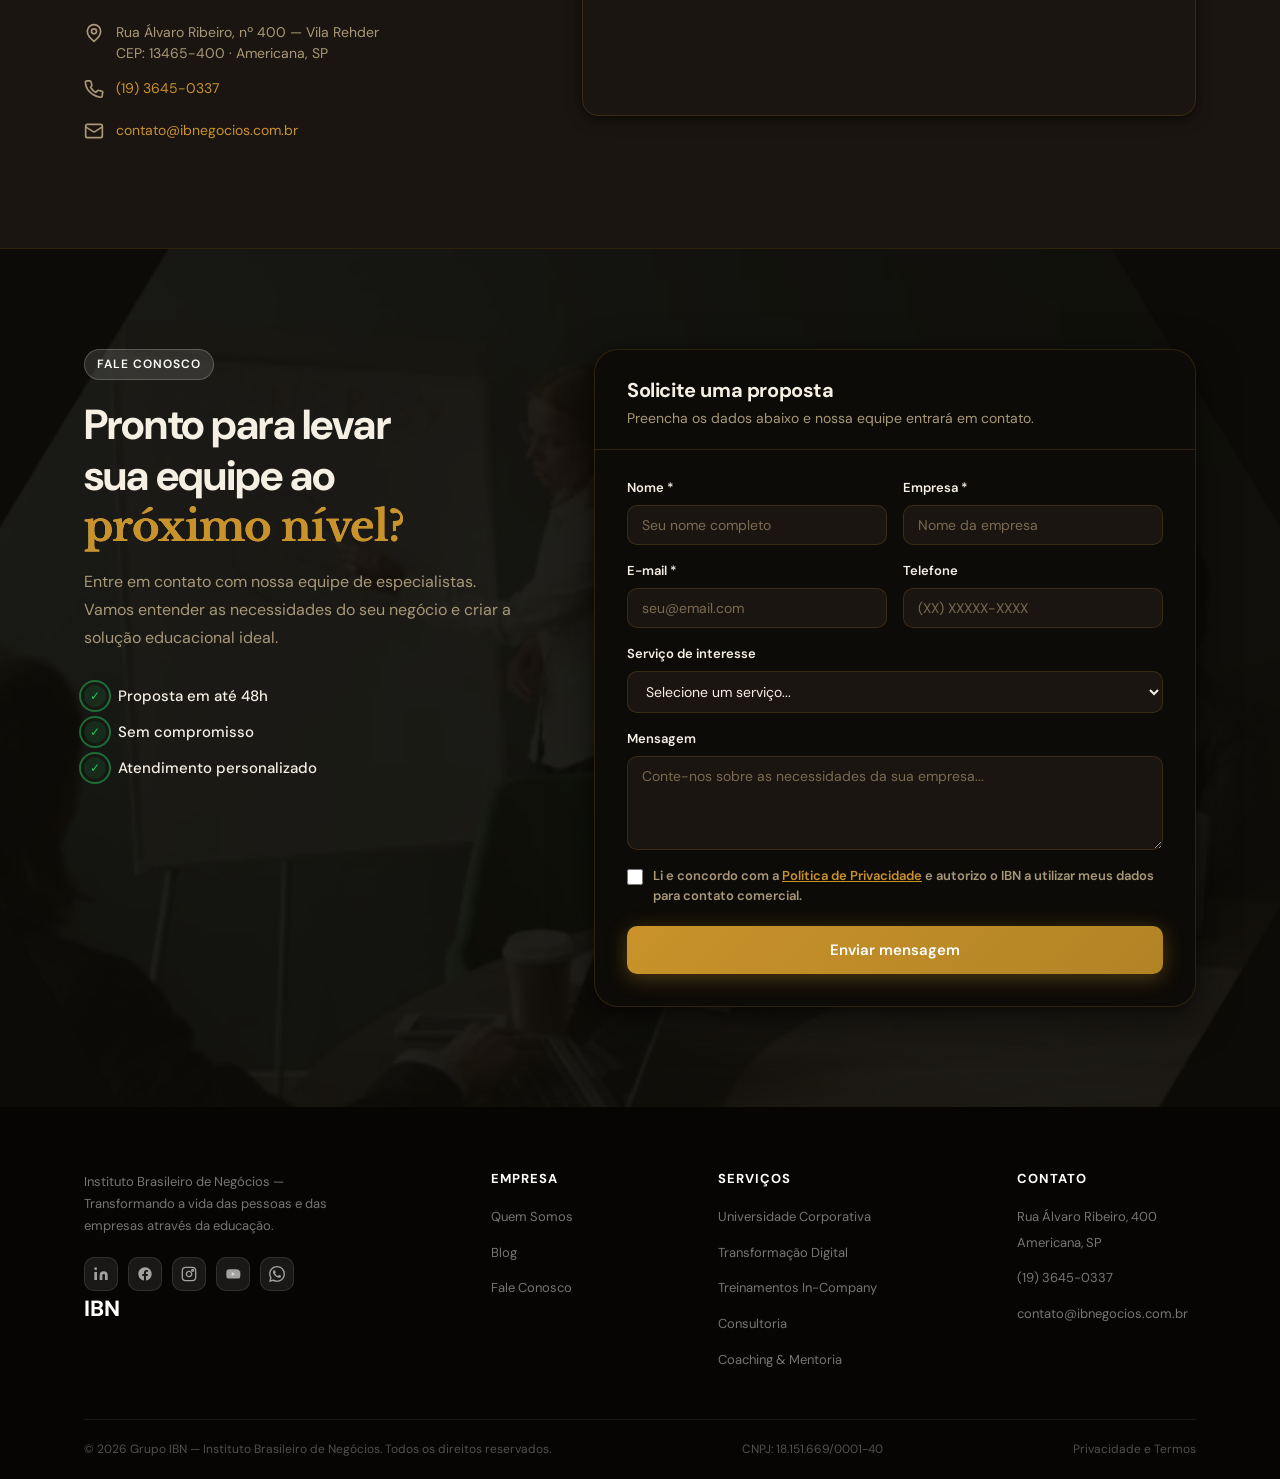
==== commit 50149e41: "arrumando link do insta" ====
--- a/index.html
+++ b/index.html
@@ -1120,7 +1120,7 @@
                     d="M22 12c0-5.522-4.477-10-10-10S2 6.478 2 12c0 4.991 3.657 9.128 8.438 9.879v-6.99H7.898v-2.89h2.54V9.797c0-2.507 1.492-3.89 3.777-3.89 1.094 0 2.238.195 2.238.195v2.46h-1.26c-1.242 0-1.63.771-1.63 1.562v1.877h2.773l-.443 2.89h-2.33v6.99C18.343 21.128 22 16.991 22 12z" />
                 </svg>
               </a>
-              <a href="https://www.instagram.com/ibnegocios" target="_blank" rel="noopener noreferrer" title="Instagram" class="social-link">
+              <a href="https://www.instagram.com/ibnnegocios" target="_blank" rel="noopener noreferrer" title="Instagram" class="social-link">
                 <svg width="16" height="16" viewBox="0 0 24 24" fill="none" stroke="currentColor" stroke-width="2">
                   <rect x="2" y="2" width="20" height="20" rx="5" />
                   <path d="M16 11.37A4 4 0 1 1 12.63 8 4 4 0 0 1 16 11.37z" />
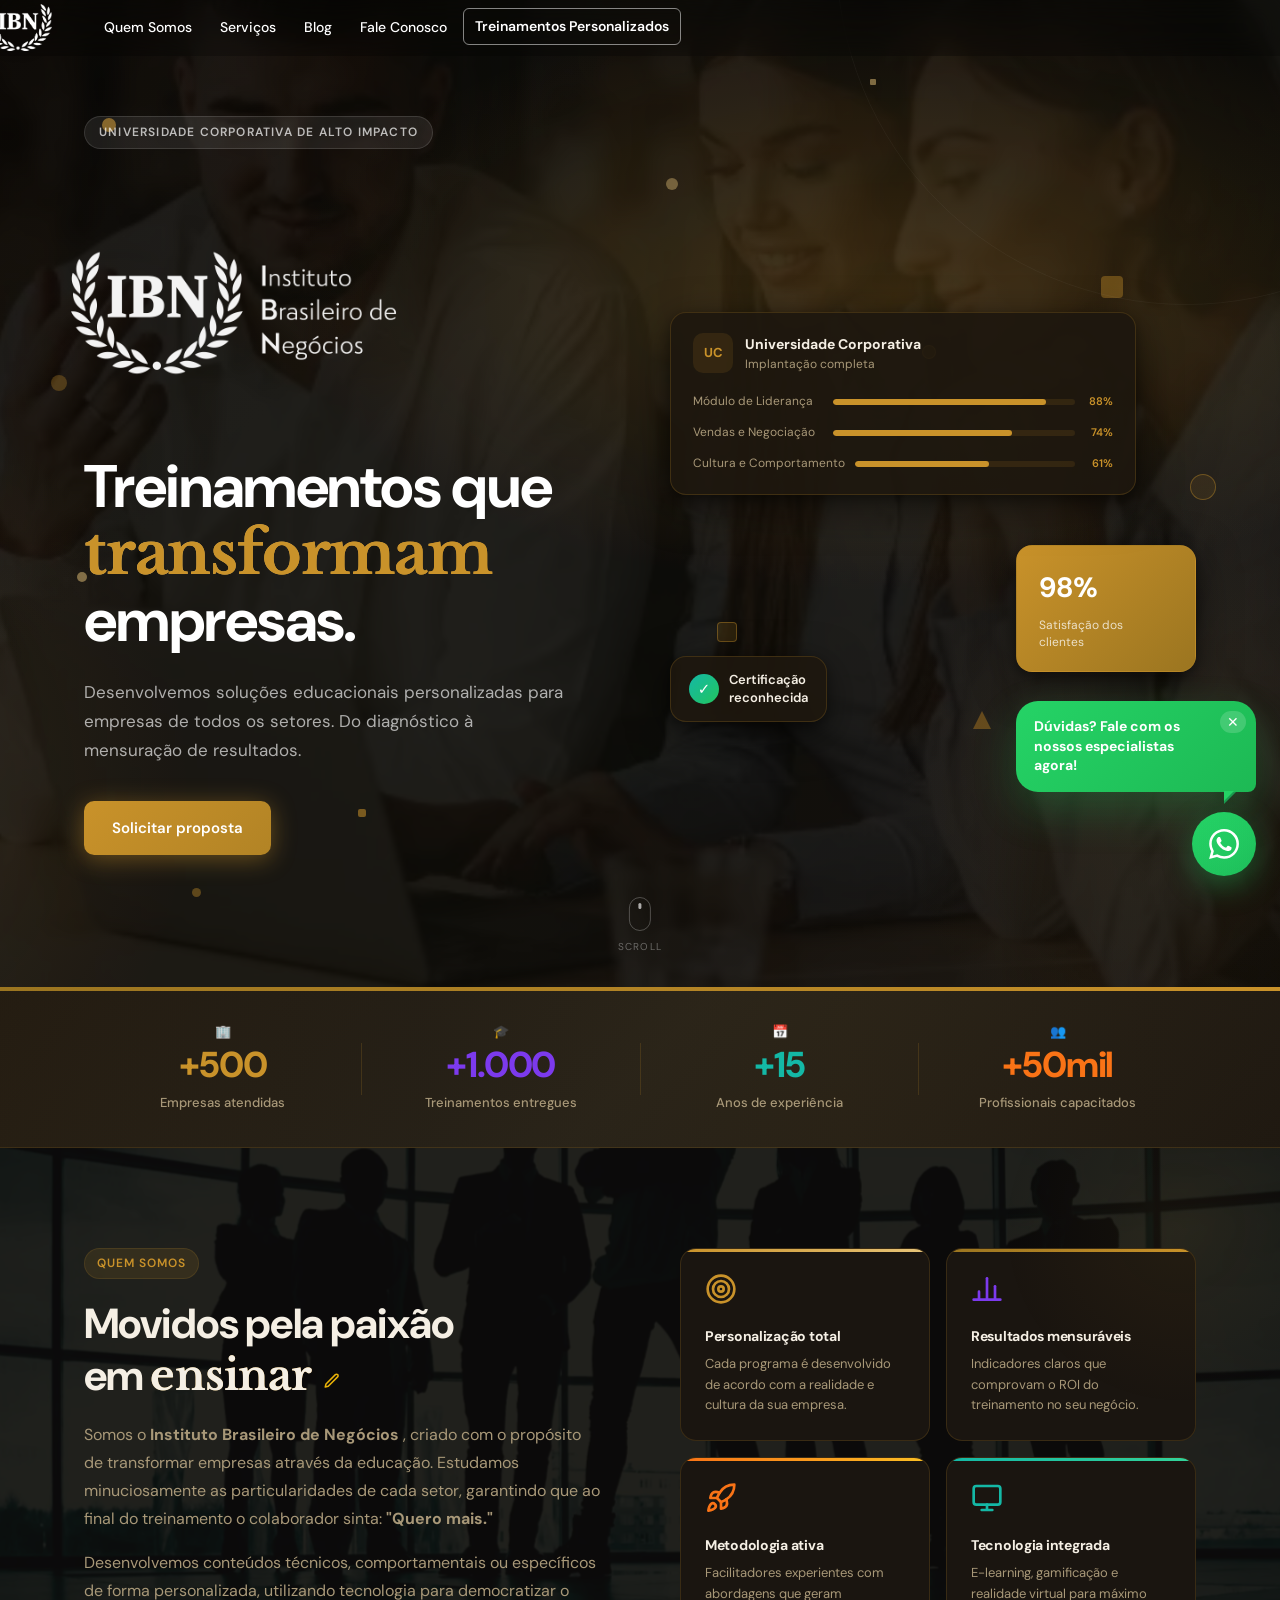
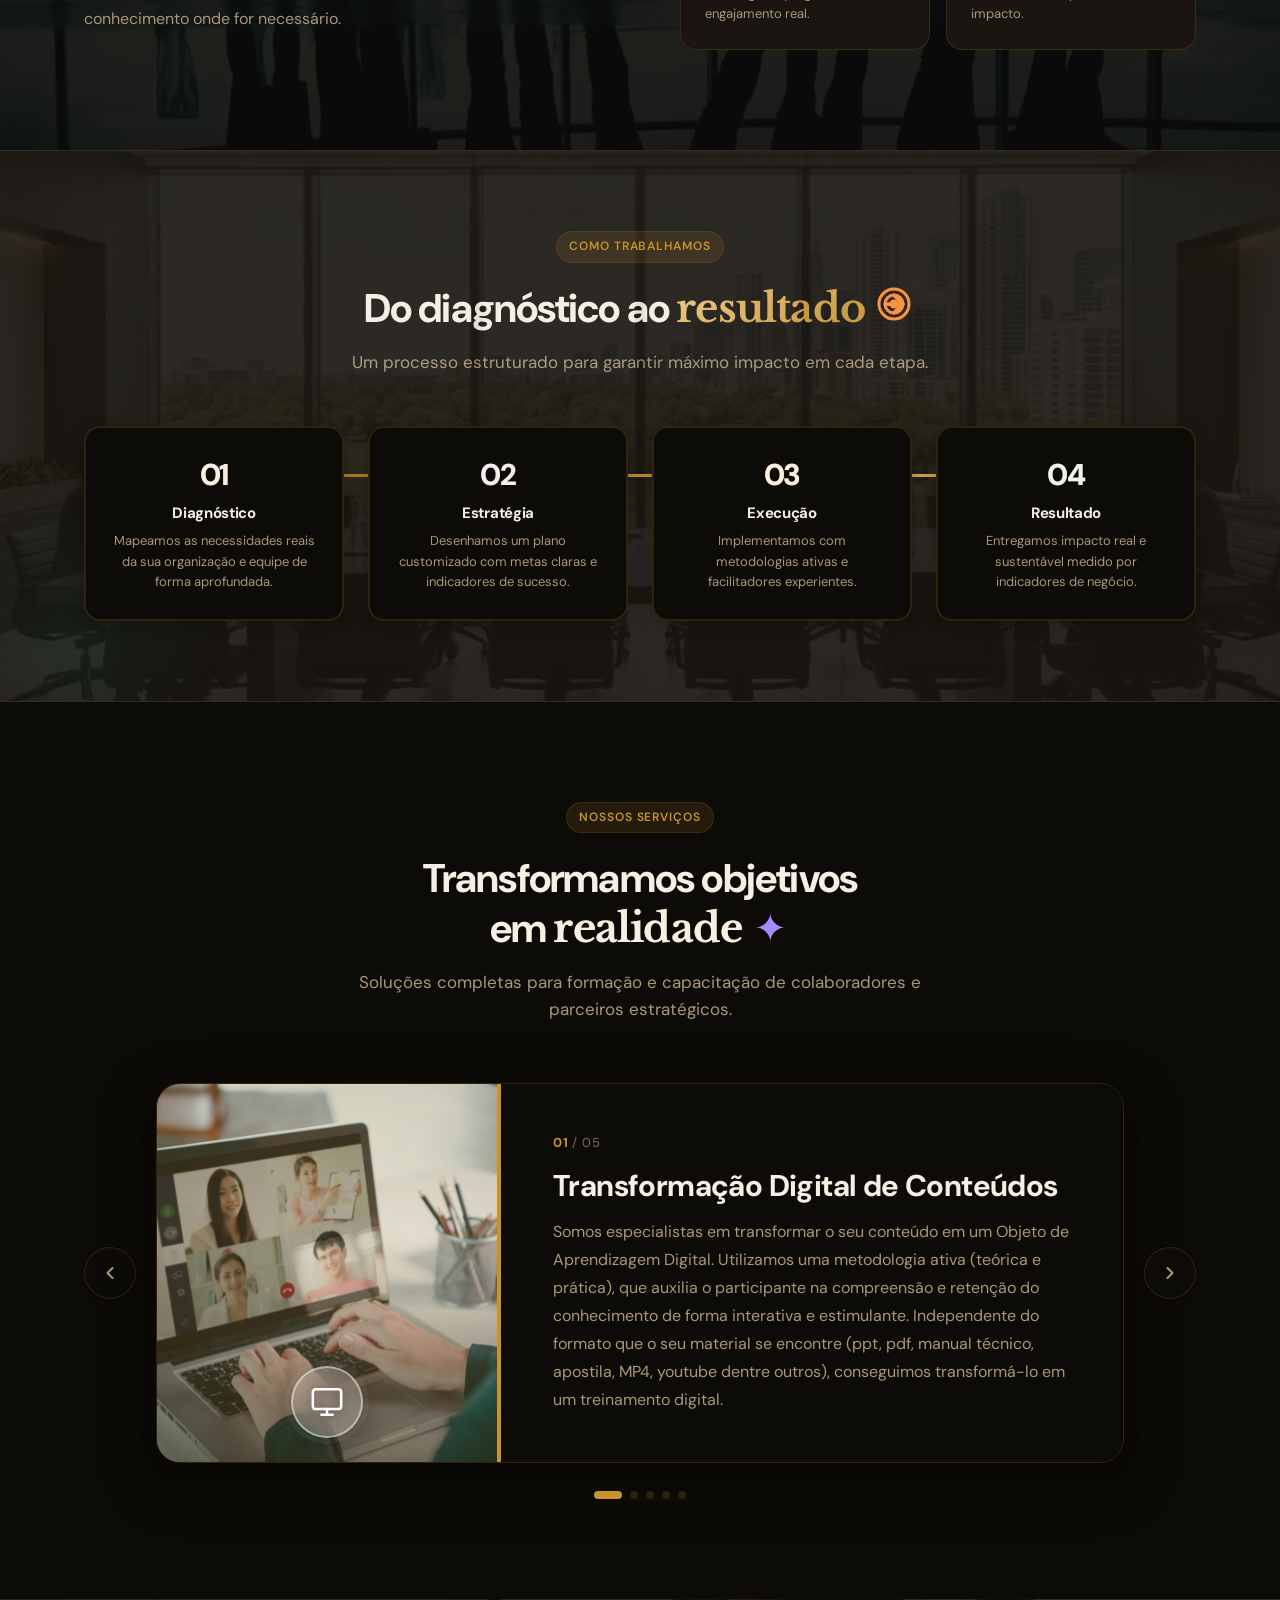
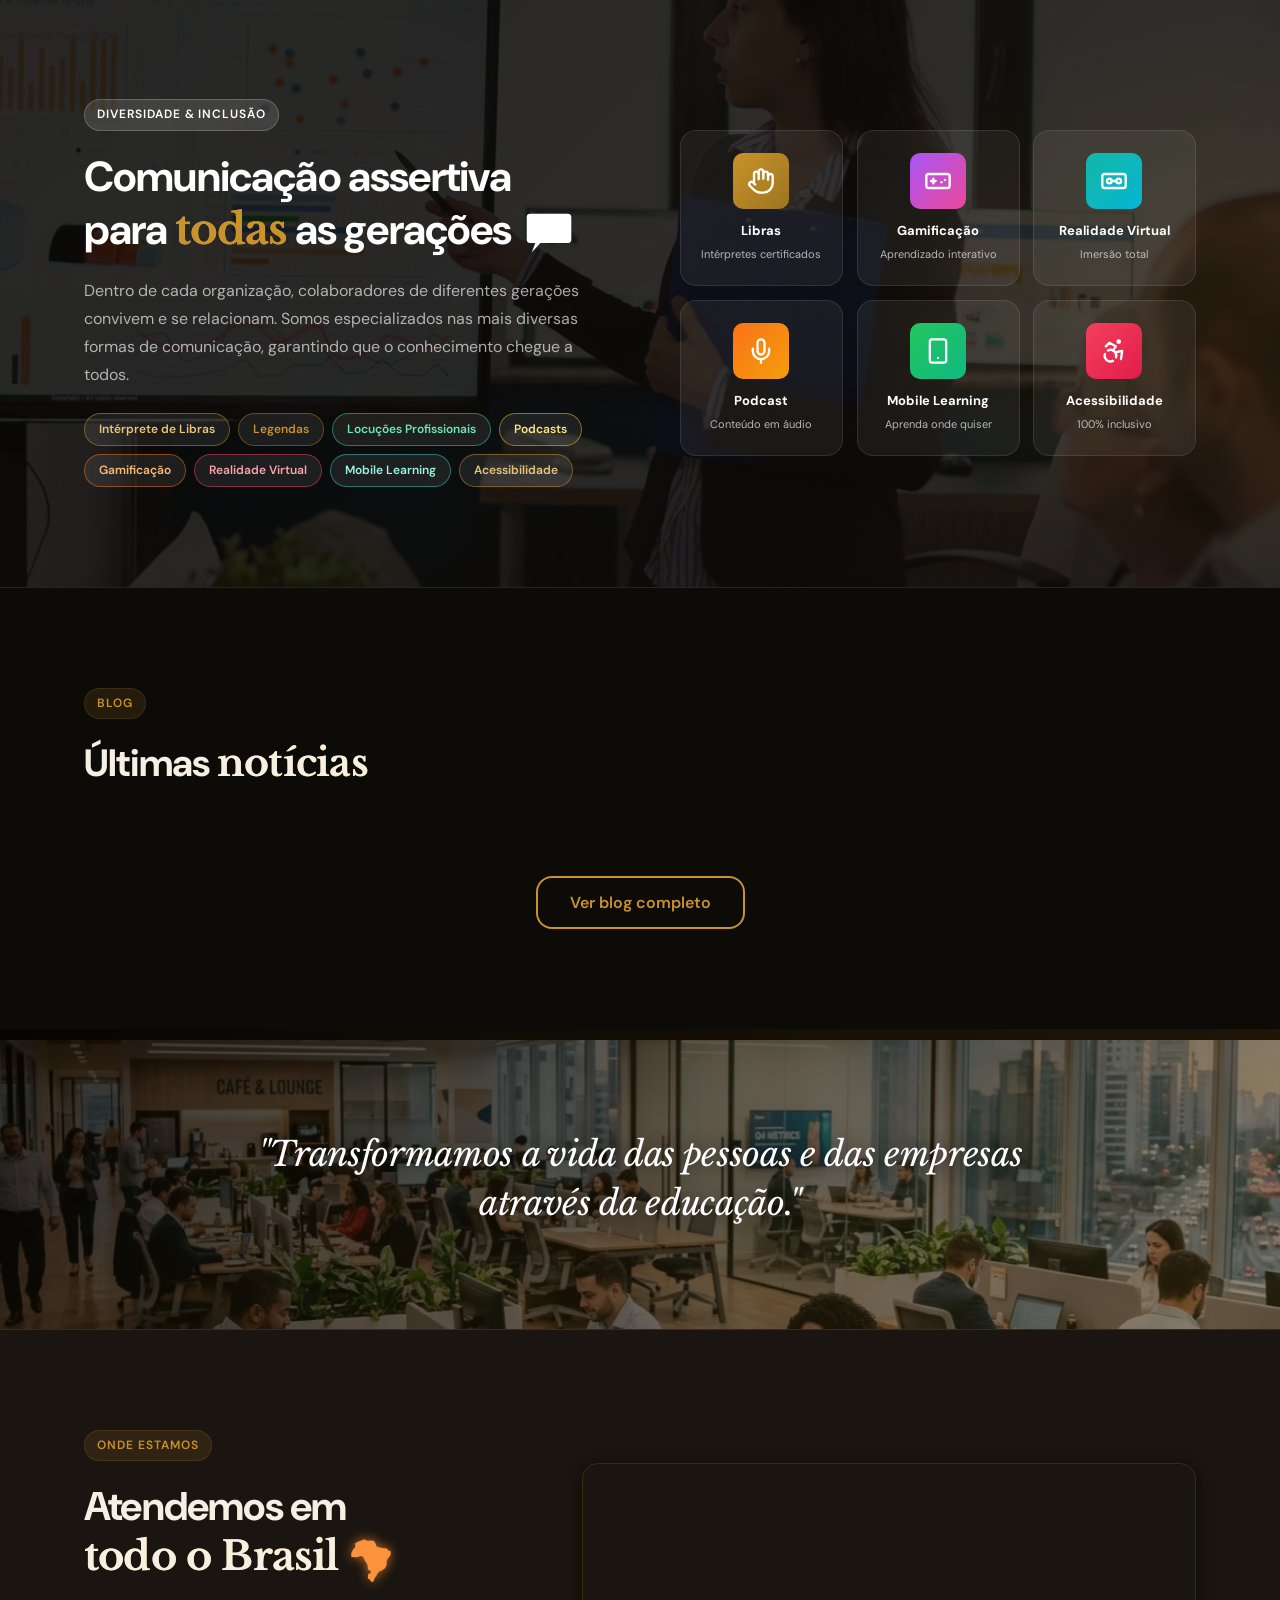
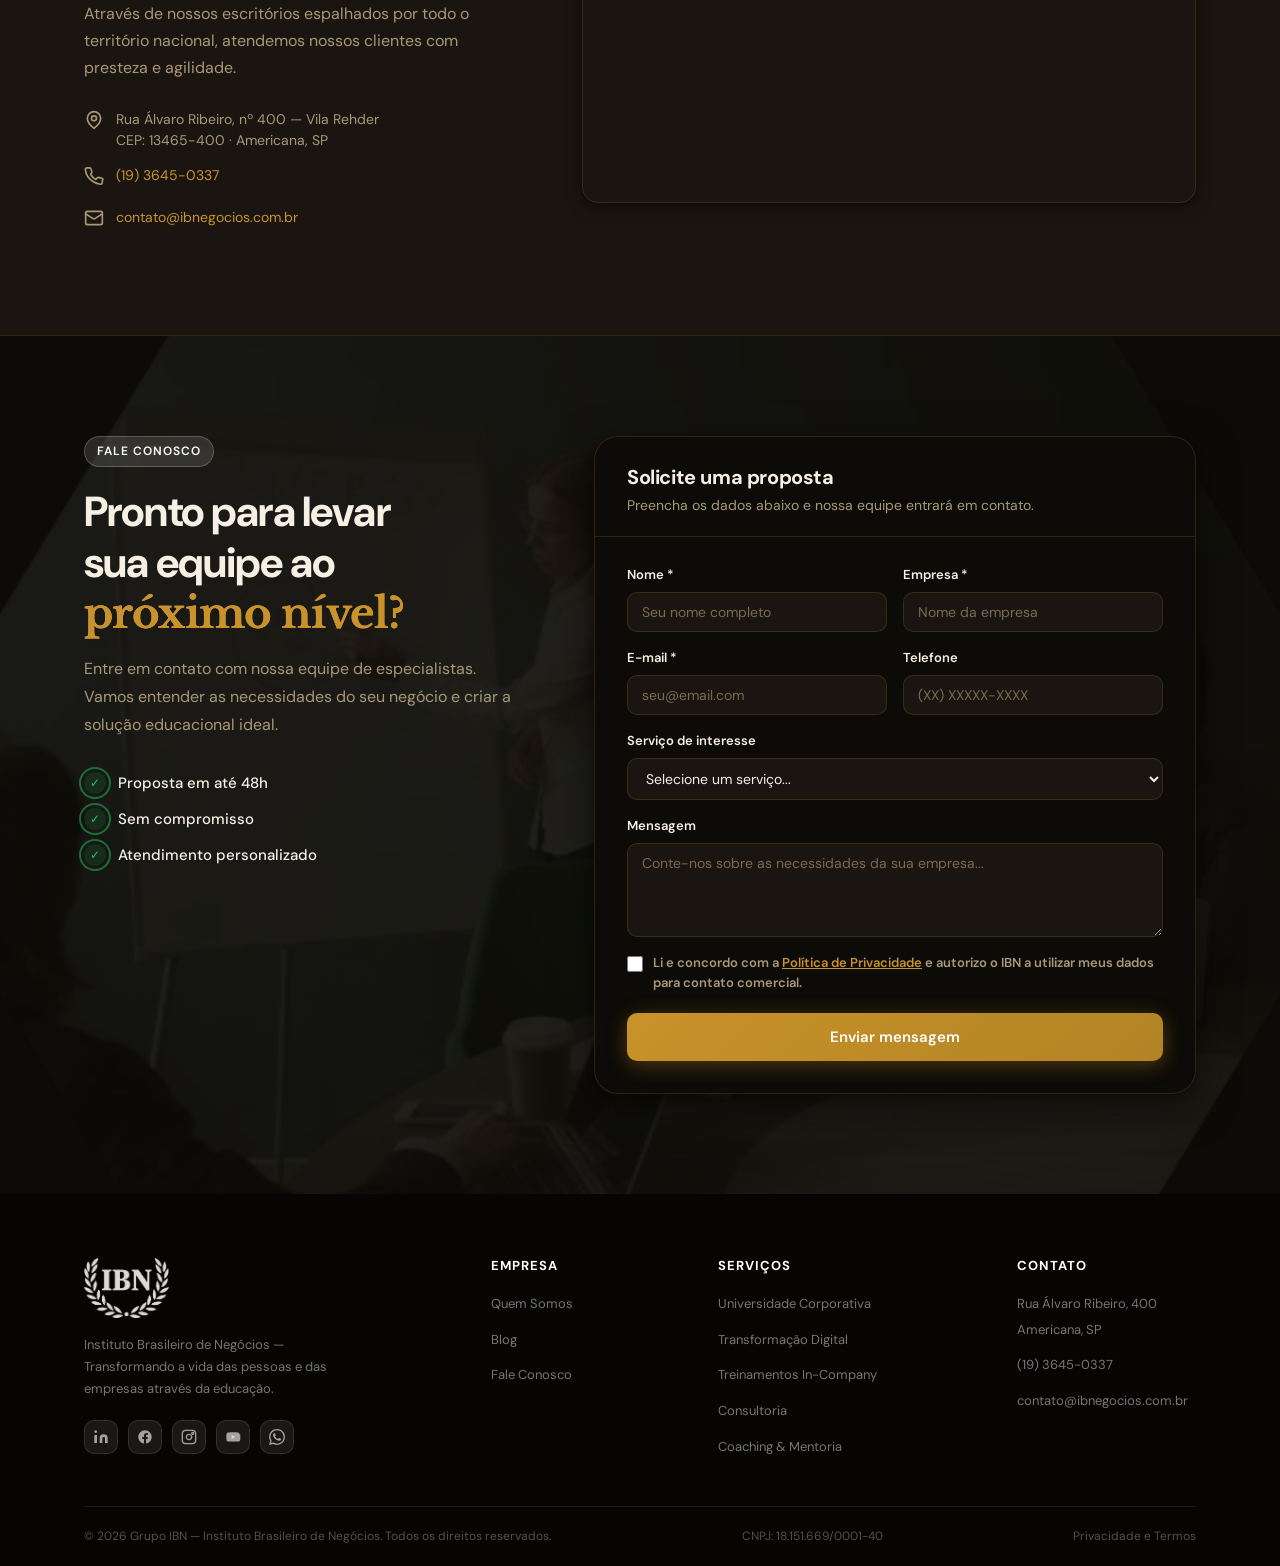
==== commit 1918847a: "novo favicon" ====
--- a/index.html
+++ b/index.html
@@ -10,7 +10,7 @@
     <meta name="robots" content="index, follow">
     <meta name="google-site-verification" content="H_1LVHNDIl5HF_CllpnwGEHmLqIGECQJTlGCp0IamNc">
     <link rel="canonical" href="https://ibnegocios.com.br/">
-    <link rel="icon" type="image/png" href="assets/IBN-LOGO.png">
+    <link rel="icon" type="image/png" href="assets/novo%20favicon.png">
     <meta property="og:type" content="website">
     <meta property="og:locale" content="pt_BR">
     <meta property="og:site_name" content="Grupo IBN">
